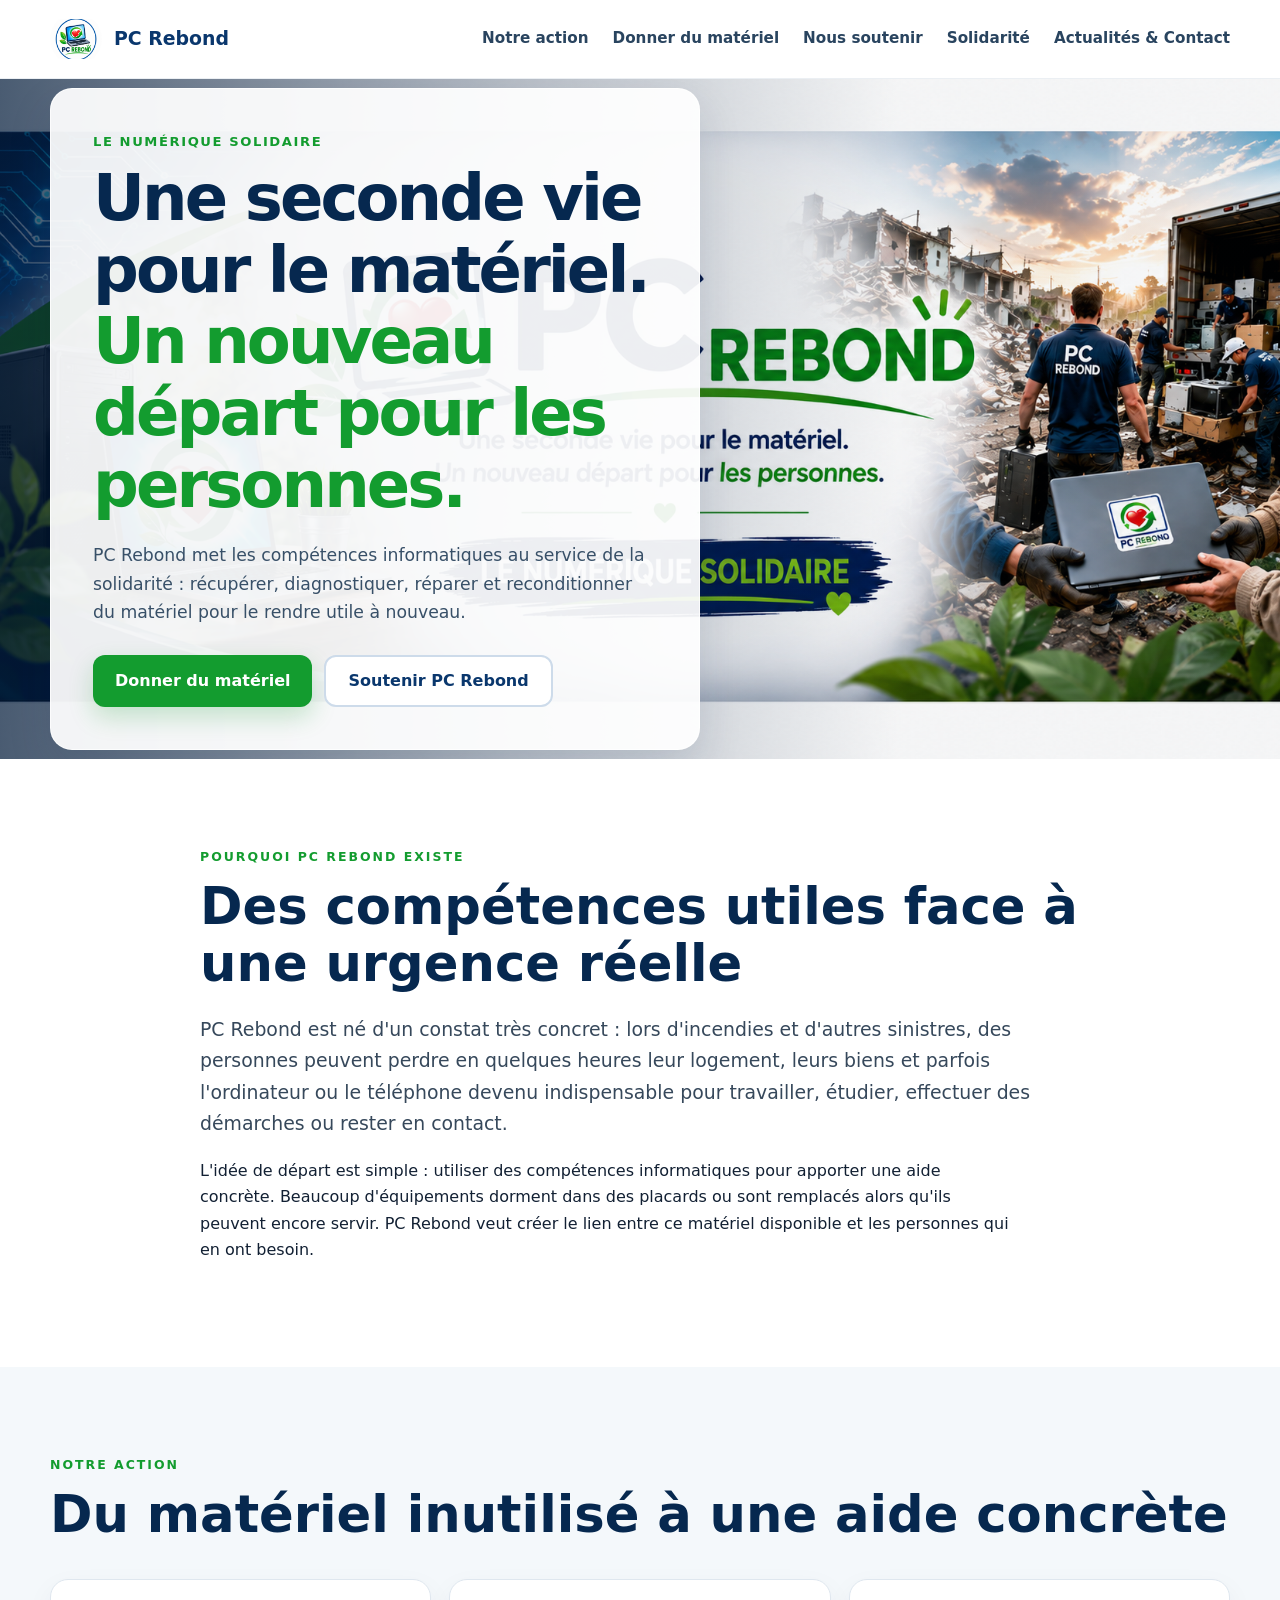
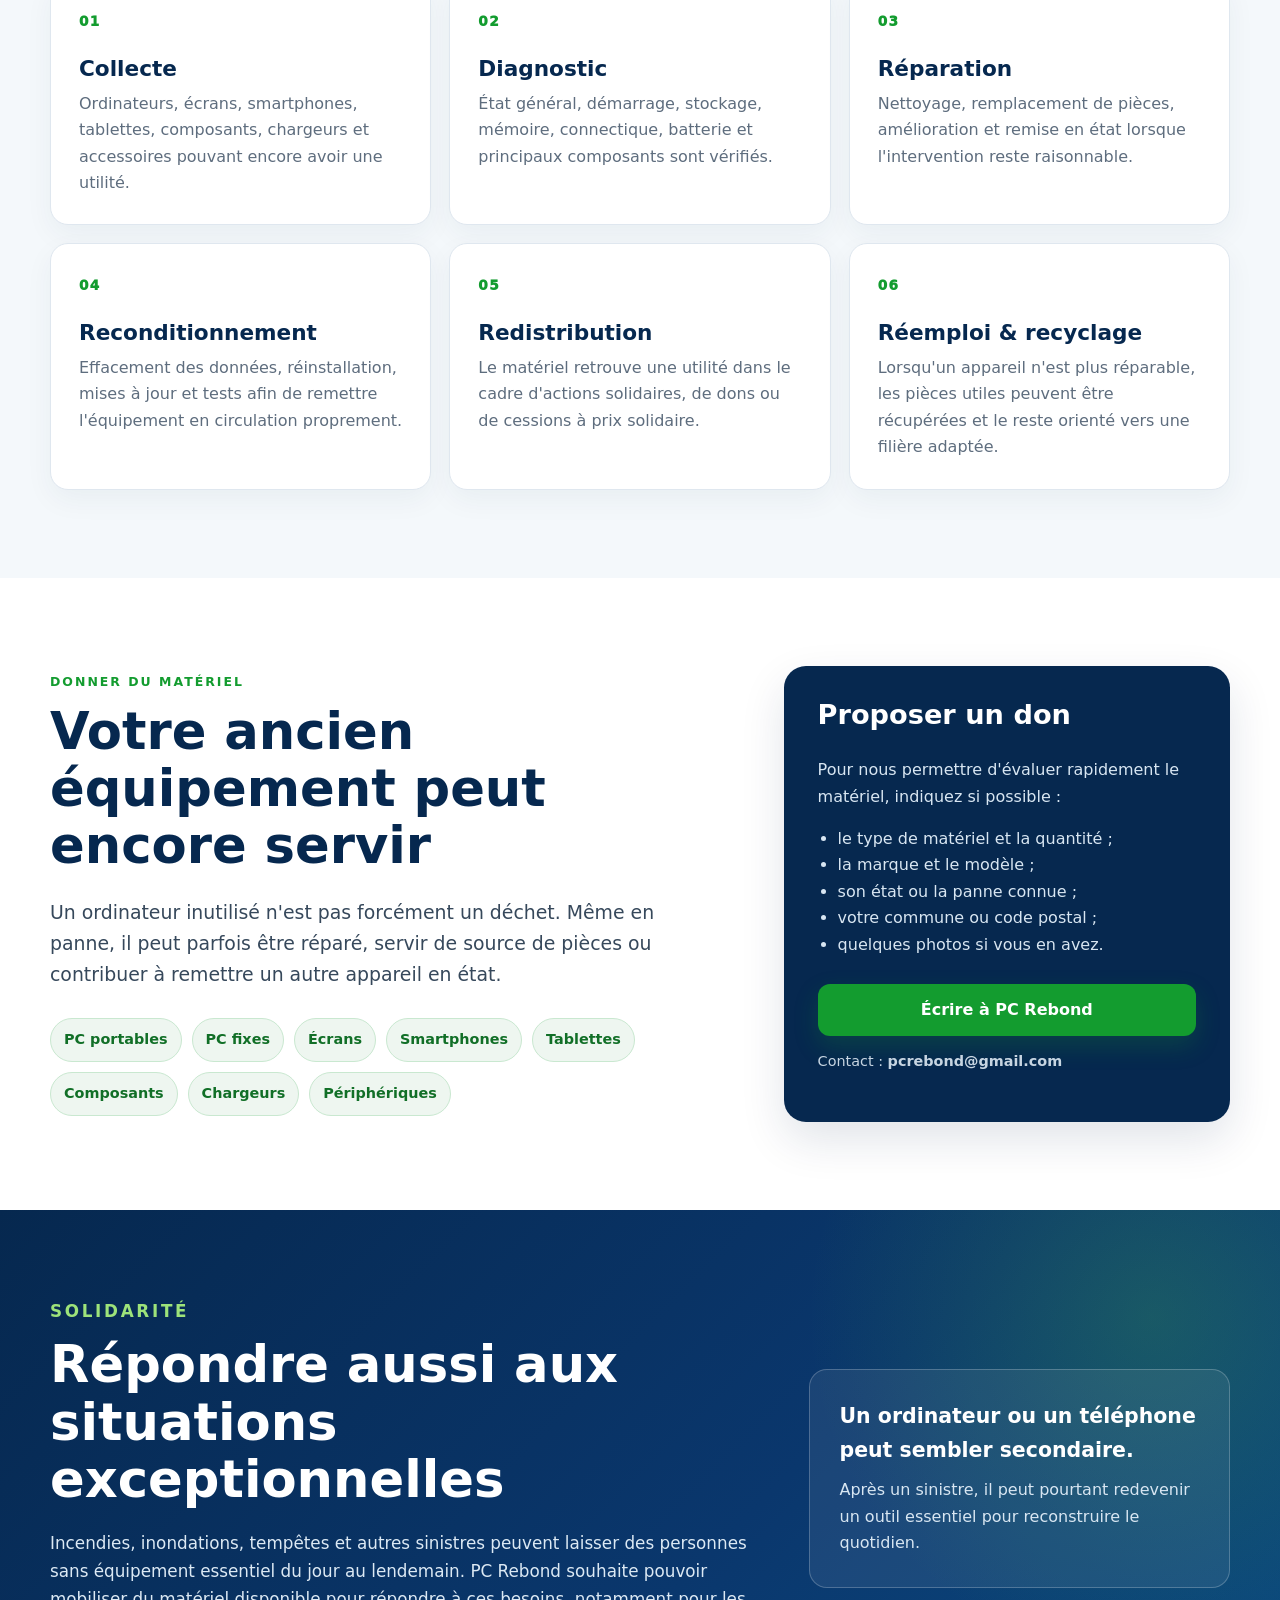
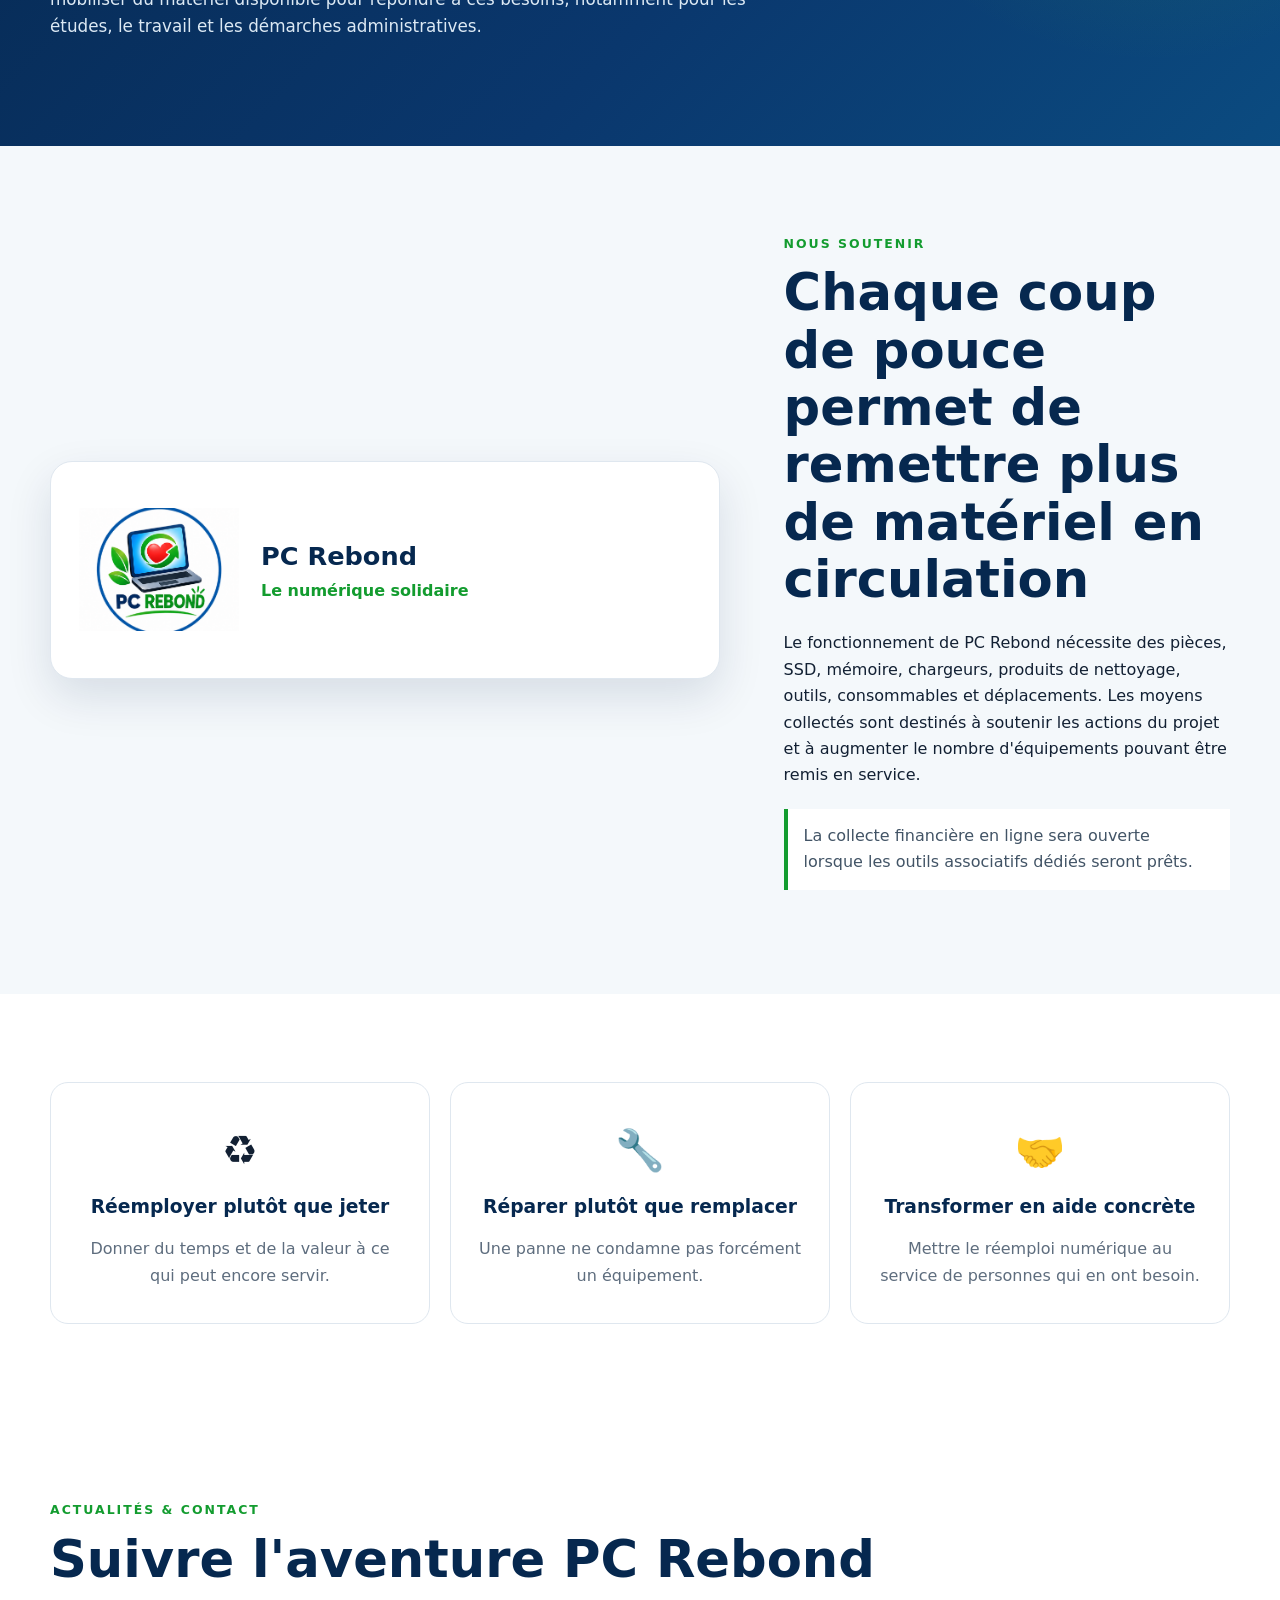
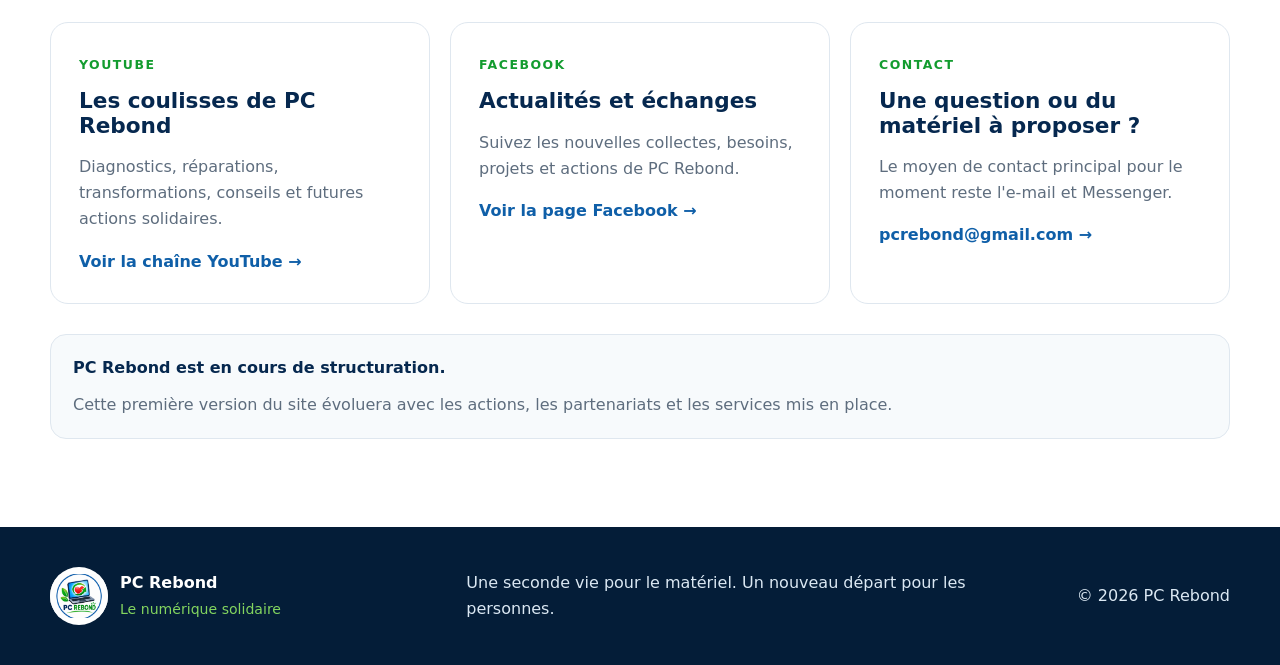
==== index.html @ 0ca9aa53 "Ajout de la V1 du site PC Rebond" ====
<!doctype html>
<html lang="fr">
<head>
  <meta charset="utf-8">
  <meta name="viewport" content="width=device-width, initial-scale=1">
  <meta name="description" content="PC Rebond — Le numérique solidaire. Collecte, diagnostic, réparation et reconditionnement de matériel informatique pour lui donner une seconde vie et aider celles et ceux qui en ont besoin.">
  <meta name="theme-color" content="#0a376d">
  <title>PC Rebond — Le numérique solidaire</title>
  <meta property="og:title" content="PC Rebond — Le numérique solidaire">
  <meta property="og:description" content="Une seconde vie pour le matériel. Un nouveau départ pour les personnes.">
  <meta property="og:type" content="website">
  <meta property="og:image" content="assets/banniere-pc-rebond.png">
  <link rel="icon" href="assets/logo-pc-rebond.png">
  <link rel="stylesheet" href="styles.css">
  <script defer src="script.js"></script>
</head>
<body>
  <a class="skip-link" href="#contenu">Aller au contenu</a>
  <header class="site-header" id="accueil">
    <div class="nav-wrap">
      <a class="brand" href="#accueil" aria-label="PC Rebond — Accueil">
        <img src="assets/logo-pc-rebond.png" alt="Logo PC Rebond">
        <span>PC Rebond</span>
      </a>
      <button class="menu-toggle" aria-label="Ouvrir le menu" aria-expanded="false" aria-controls="main-nav"><span></span><span></span><span></span></button>
      <nav id="main-nav" class="main-nav" aria-label="Navigation principale">
        <a href="#action">Notre action</a>
        <a href="#donner">Donner du matériel</a>
        <a href="#soutenir">Nous soutenir</a>
        <a href="#solidarite">Solidarité</a>
        <a href="#actualites">Actualités & Contact</a>
      </nav>
    </div>
  </header>

  <main id="contenu">
    <section class="hero">
      <div class="hero-visual" role="img" aria-label="Bannière PC Rebond — Le numérique solidaire"></div>
      <div class="hero-overlay">
        <div class="hero-card">
          <p class="eyebrow">Le numérique solidaire</p>
          <h1>Une seconde vie pour le matériel.<br><span>Un nouveau départ pour les personnes.</span></h1>
          <p class="hero-copy">PC Rebond met les compétences informatiques au service de la solidarité : récupérer, diagnostiquer, réparer et reconditionner du matériel pour le rendre utile à nouveau.</p>
          <div class="hero-actions">
            <a class="btn btn-primary" href="#donner">Donner du matériel</a>
            <a class="btn btn-secondary" href="#soutenir">Soutenir PC Rebond</a>
          </div>
        </div>
      </div>
    </section>

    <section class="origin section">
      <div class="container narrow">
        <p class="section-kicker">Pourquoi PC Rebond existe</p>
        <h2>Des compétences utiles face à une urgence réelle</h2>
        <p class="lead">PC Rebond est né d'un constat très concret : lors d'incendies et d'autres sinistres, des personnes peuvent perdre en quelques heures leur logement, leurs biens et parfois l'ordinateur ou le téléphone devenu indispensable pour travailler, étudier, effectuer des démarches ou rester en contact.</p>
        <p>L'idée de départ est simple : utiliser des compétences informatiques pour apporter une aide concrète. Beaucoup d'équipements dorment dans des placards ou sont remplacés alors qu'ils peuvent encore servir. PC Rebond veut créer le lien entre ce matériel disponible et les personnes qui en ont besoin.</p>
      </div>
    </section>

    <section class="section section-soft" id="action">
      <div class="container">
        <p class="section-kicker">Notre action</p>
        <h2>Du matériel inutilisé à une aide concrète</h2>
        <div class="steps">
          <article class="step"><span class="step-number">01</span><h3>Collecte</h3><p>Ordinateurs, écrans, smartphones, tablettes, composants, chargeurs et accessoires pouvant encore avoir une utilité.</p></article>
          <article class="step"><span class="step-number">02</span><h3>Diagnostic</h3><p>État général, démarrage, stockage, mémoire, connectique, batterie et principaux composants sont vérifiés.</p></article>
          <article class="step"><span class="step-number">03</span><h3>Réparation</h3><p>Nettoyage, remplacement de pièces, amélioration et remise en état lorsque l'intervention reste raisonnable.</p></article>
          <article class="step"><span class="step-number">04</span><h3>Reconditionnement</h3><p>Effacement des données, réinstallation, mises à jour et tests afin de remettre l'équipement en circulation proprement.</p></article>
          <article class="step"><span class="step-number">05</span><h3>Redistribution</h3><p>Le matériel retrouve une utilité dans le cadre d'actions solidaires, de dons ou de cessions à prix solidaire.</p></article>
          <article class="step"><span class="step-number">06</span><h3>Réemploi & recyclage</h3><p>Lorsqu'un appareil n'est plus réparable, les pièces utiles peuvent être récupérées et le reste orienté vers une filière adaptée.</p></article>
        </div>
      </div>
    </section>

    <section class="section" id="donner">
      <div class="container split">
        <div>
          <p class="section-kicker">Donner du matériel</p>
          <h2>Votre ancien équipement peut encore servir</h2>
          <p class="lead">Un ordinateur inutilisé n'est pas forcément un déchet. Même en panne, il peut parfois être réparé, servir de source de pièces ou contribuer à remettre un autre appareil en état.</p>
          <div class="accepted"><span>PC portables</span><span>PC fixes</span><span>Écrans</span><span>Smartphones</span><span>Tablettes</span><span>Composants</span><span>Chargeurs</span><span>Périphériques</span></div>
        </div>
        <aside class="contact-card">
          <h3>Proposer un don</h3>
          <p>Pour nous permettre d'évaluer rapidement le matériel, indiquez si possible :</p>
          <ul><li>le type de matériel et la quantité ;</li><li>la marque et le modèle ;</li><li>son état ou la panne connue ;</li><li>votre commune ou code postal ;</li><li>quelques photos si vous en avez.</li></ul>
          <div class="contact-actions"><a class="btn btn-primary full" href="mailto:pcrebond@gmail.com?subject=Proposition%20de%20don%20de%20mat%C3%A9riel">Écrire à PC Rebond</a><p class="small">Contact : <strong>pcrebond@gmail.com</strong></p></div>
        </aside>
      </div>
    </section>

    <section class="section disaster" id="solidarite">
      <div class="container">
        <div class="disaster-card">
          <div><p class="section-kicker light">Solidarité</p><h2>Répondre aussi aux situations exceptionnelles</h2><p>Incendies, inondations, tempêtes et autres sinistres peuvent laisser des personnes sans équipement essentiel du jour au lendemain. PC Rebond souhaite pouvoir mobiliser du matériel disponible pour répondre à ces besoins, notamment pour les études, le travail et les démarches administratives.</p></div>
          <div class="impact-quote"><strong>Un ordinateur ou un téléphone peut sembler secondaire.</strong><span>Après un sinistre, il peut pourtant redevenir un outil essentiel pour reconstruire le quotidien.</span></div>
        </div>
      </div>
    </section>

    <section class="section section-soft" id="soutenir">
      <div class="container split reverse-mobile">
        <div class="support-card"><img src="assets/logo-pc-rebond.png" alt="" aria-hidden="true"><div><strong>PC Rebond</strong><span>Le numérique solidaire</span></div></div>
        <div><p class="section-kicker">Nous soutenir</p><h2>Chaque coup de pouce permet de remettre plus de matériel en circulation</h2><p>Le fonctionnement de PC Rebond nécessite des pièces, SSD, mémoire, chargeurs, produits de nettoyage, outils, consommables et déplacements. Les moyens collectés sont destinés à soutenir les actions du projet et à augmenter le nombre d'équipements pouvant être remis en service.</p><p class="notice">La collecte financière en ligne sera ouverte lorsque les outils associatifs dédiés seront prêts.</p></div>
      </div>
    </section>

    <section class="section values">
      <div class="container"><div class="value-grid">
        <article><div class="icon">♻️</div><h3>Réemployer plutôt que jeter</h3><p>Donner du temps et de la valeur à ce qui peut encore servir.</p></article>
        <article><div class="icon">🔧</div><h3>Réparer plutôt que remplacer</h3><p>Une panne ne condamne pas forcément un équipement.</p></article>
        <article><div class="icon">🤝</div><h3>Transformer en aide concrète</h3><p>Mettre le réemploi numérique au service de personnes qui en ont besoin.</p></article>
      </div></div>
    </section>

    <section class="section" id="actualites">
      <div class="container">
        <p class="section-kicker">Actualités & Contact</p><h2>Suivre l'aventure PC Rebond</h2>
        <div class="social-grid">
          <article class="social-card"><span class="social-label">YouTube</span><h3>Les coulisses de PC Rebond</h3><p>Diagnostics, réparations, transformations, conseils et futures actions solidaires.</p><a href="https://www.youtube.com/" target="_blank" rel="noopener">Voir la chaîne YouTube →</a></article>
          <article class="social-card"><span class="social-label">Facebook</span><h3>Actualités et échanges</h3><p>Suivez les nouvelles collectes, besoins, projets et actions de PC Rebond.</p><a href="https://www.facebook.com/" target="_blank" rel="noopener">Voir la page Facebook →</a></article>
          <article class="social-card"><span class="social-label">Contact</span><h3>Une question ou du matériel à proposer ?</h3><p>Le moyen de contact principal pour le moment reste l'e-mail et Messenger.</p><a href="mailto:pcrebond@gmail.com">pcrebond@gmail.com →</a></article>
        </div>
        <div class="status-note"><strong>PC Rebond est en cours de structuration.</strong><span>Cette première version du site évoluera avec les actions, les partenariats et les services mis en place.</span></div>
      </div>
    </section>
  </main>

  <footer class="site-footer">
    <div class="container footer-inner">
      <div class="footer-brand"><img src="assets/logo-pc-rebond.png" alt="PC Rebond"><div><strong>PC Rebond</strong><span>Le numérique solidaire</span></div></div>
      <p>Une seconde vie pour le matériel. Un nouveau départ pour les personnes.</p>
      <p class="copyright">© <span id="year"></span> PC Rebond</p>
    </div>
  </footer>
</body>
</html>
---- styles.css ----
:root{--blue:#0a376d;--blue-2:#0f5fa8;--blue-dark:#06284f;--green:#139c2f;--green-2:#55b91d;--red:#e9272d;--ink:#122033;--muted:#5e6d7e;--line:#dfe7ef;--soft:#f4f8fb;--white:#fff;--shadow:0 18px 45px rgba(7,37,70,.12);--radius:22px;--max:1180px}
*{box-sizing:border-box}html{scroll-behavior:smooth}body{margin:0;font-family:Inter,ui-sans-serif,system-ui,-apple-system,BlinkMacSystemFont,"Segoe UI",sans-serif;color:var(--ink);background:var(--white);line-height:1.65}img{max-width:100%;display:block}a{color:inherit}button,input,textarea{font:inherit}.skip-link{position:absolute;left:-9999px}.skip-link:focus{left:16px;top:16px;z-index:999;background:#fff;padding:10px 14px;border-radius:10px}.container{width:min(var(--max),calc(100% - 40px));margin:auto}.narrow{max-width:880px}.section{padding:88px 0}.section-soft{background:var(--soft)}.section-kicker{margin:0 0 10px;text-transform:uppercase;letter-spacing:.16em;font-size:.78rem;font-weight:800;color:var(--green)}.section-kicker.light{color:#9de37a}h1,h2,h3{line-height:1.12;margin-top:0}h2{font-size:clamp(2rem,4vw,3.4rem);margin-bottom:22px;color:var(--blue-dark)}h3{color:var(--blue-dark)}.lead{font-size:1.18rem;color:#36485b}.small{font-size:.9rem;color:var(--muted)}
.site-header{position:sticky;top:0;z-index:50;background:rgba(255,255,255,.94);backdrop-filter:blur(12px);border-bottom:1px solid rgba(10,55,109,.08)}.nav-wrap{width:min(var(--max),calc(100% - 36px));height:78px;margin:auto;display:flex;align-items:center;justify-content:space-between;gap:24px}.brand{display:flex;align-items:center;gap:12px;text-decoration:none;font-weight:900;color:var(--blue)}.brand img{width:52px;height:52px;object-fit:contain;border-radius:50%}.brand span{font-size:1.18rem}.main-nav{display:flex;align-items:center;gap:24px}.main-nav a{text-decoration:none;font-size:.95rem;font-weight:700;color:#29445f;transition:.2s}.main-nav a:hover{color:var(--green)}.menu-toggle{display:none;background:none;border:0;padding:8px}.menu-toggle span{display:block;width:26px;height:2px;background:var(--blue);margin:5px 0}
.hero{position:relative;min-height:680px;overflow:hidden;background:#eef5f9}.hero-visual{position:absolute;inset:0;background:linear-gradient(90deg,rgba(3,28,59,.72) 0%,rgba(3,28,59,.28) 40%,rgba(3,28,59,.03) 70%),url("assets/banniere-pc-rebond.png") center/cover no-repeat;transform:scale(1.01)}.hero-overlay{position:relative;width:min(var(--max),calc(100% - 40px));min-height:680px;margin:auto;display:flex;align-items:center}.hero-card{width:min(650px,100%);padding:42px;border-radius:var(--radius);background:rgba(255,255,255,.93);box-shadow:var(--shadow);border:1px solid rgba(255,255,255,.8)}.eyebrow{margin:0 0 10px;font-weight:900;color:var(--green);text-transform:uppercase;letter-spacing:.12em;font-size:.82rem}.hero h1{font-size:clamp(2.55rem,5vw,4.7rem);color:var(--blue-dark);margin-bottom:20px;letter-spacing:-.045em}.hero h1 span{color:var(--green)}.hero-copy{font-size:1.08rem;color:#385068;max-width:60ch}.hero-actions{display:flex;gap:12px;flex-wrap:wrap;margin-top:28px}.btn{display:inline-flex;align-items:center;justify-content:center;min-height:52px;padding:0 22px;border-radius:12px;text-decoration:none;font-weight:850;transition:.2s}.btn-primary{background:var(--green);color:#fff;box-shadow:0 10px 24px rgba(19,156,47,.22)}.btn-primary:hover{transform:translateY(-2px);background:#0d8426}.btn-secondary{background:#fff;color:var(--blue);border:2px solid #cddbea}.btn-secondary:hover{border-color:var(--blue);transform:translateY(-2px)}.full{width:100%}
.origin p:not(.section-kicker){max-width:80ch}.steps{display:grid;grid-template-columns:repeat(3,1fr);gap:18px;margin-top:36px}.step{background:#fff;border:1px solid var(--line);border-radius:18px;padding:28px;min-height:240px;box-shadow:0 10px 28px rgba(14,52,84,.05)}.step-number{display:inline-flex;color:var(--green);font-weight:950;font-size:.85rem;letter-spacing:.1em;margin-bottom:24px}.step h3{font-size:1.35rem;margin-bottom:10px}.step p{color:var(--muted);margin:0}
.split{display:grid;grid-template-columns:1.2fr .8fr;gap:64px;align-items:center}.accepted{display:flex;gap:10px;flex-wrap:wrap;margin-top:28px}.accepted span{padding:9px 13px;background:#eef6f0;color:#116f27;border:1px solid #c9e8d0;border-radius:999px;font-weight:750;font-size:.9rem}.contact-card{background:var(--blue-dark);color:#fff;padding:34px;border-radius:var(--radius);box-shadow:var(--shadow)}.contact-card h3{color:#fff;font-size:1.7rem}.contact-card p,.contact-card li{color:#d8e6f2}.contact-card ul{padding-left:20px}.contact-actions{margin-top:26px}.contact-card .small{color:#c7d5e2}
.disaster{background:radial-gradient(circle at 90% 20%,rgba(78,191,59,.22),transparent 28%),linear-gradient(135deg,#06284f,#0a376d 58%,#0b4b80);color:#fff}.disaster h2{color:#fff}.disaster-card{display:grid;grid-template-columns:1.25fr .75fr;gap:56px;align-items:center}.disaster-card p{color:#dce9f4;font-size:1.05rem}.impact-quote{padding:30px;border:1px solid rgba(255,255,255,.22);border-radius:18px;background:rgba(255,255,255,.07)}.impact-quote strong{display:block;font-size:1.28rem;margin-bottom:10px}.impact-quote span{color:#d8e6f2}
.support-card{display:flex;align-items:center;gap:22px;padding:28px;background:#fff;border-radius:var(--radius);border:1px solid var(--line);box-shadow:var(--shadow)}.support-card img{width:160px;height:160px;object-fit:contain}.support-card strong{display:block;font-size:1.6rem;color:var(--blue-dark)}.support-card span{color:var(--green);font-weight:800}.notice{margin-top:20px;padding:14px 16px;border-left:4px solid var(--green);background:#fff;color:#425466}
.value-grid{display:grid;grid-template-columns:repeat(3,1fr);gap:20px}.value-grid article{text-align:center;padding:34px 28px;border-radius:18px;border:1px solid var(--line)}.icon{font-size:2.5rem;margin-bottom:14px}.value-grid p{color:var(--muted);margin-bottom:0}.social-grid{display:grid;grid-template-columns:repeat(3,1fr);gap:20px;margin-top:34px}.social-card{border:1px solid var(--line);border-radius:18px;padding:28px;background:#fff}.social-label{color:var(--green);font-size:.78rem;text-transform:uppercase;font-weight:900;letter-spacing:.12em}.social-card h3{font-size:1.35rem;margin:12px 0}.social-card p{color:var(--muted)}.social-card a{color:var(--blue-2);font-weight:850;text-decoration:none}.social-card a:hover{text-decoration:underline}.status-note{margin-top:30px;padding:20px 22px;background:#f7fafc;border:1px solid var(--line);border-radius:16px;display:flex;gap:10px;flex-wrap:wrap}.status-note strong{color:var(--blue-dark)}.status-note span{color:var(--muted)}
.site-footer{background:#041d38;color:#dbe8f3;padding:40px 0}.footer-inner{display:grid;grid-template-columns:1fr 1.5fr auto;gap:28px;align-items:center}.footer-brand{display:flex;align-items:center;gap:12px}.footer-brand img{width:58px;height:58px;object-fit:contain;border-radius:50%;background:#fff}.footer-brand strong{display:block;color:#fff}.footer-brand span{font-size:.88rem;color:#83d55f}.site-footer p{margin:0}.copyright{white-space:nowrap}
@media(max-width:900px){.main-nav{display:none;position:absolute;top:78px;left:0;right:0;background:#fff;padding:18px 20px 24px;border-bottom:1px solid var(--line);box-shadow:0 12px 28px rgba(6,40,79,.1);flex-direction:column;align-items:flex-start}.main-nav.open{display:flex}.menu-toggle{display:block}.hero,.hero-overlay{min-height:650px}.hero-visual{background:linear-gradient(180deg,rgba(3,28,59,.18),rgba(3,28,59,.58)),url("assets/banniere-pc-rebond.png") center/cover no-repeat}.hero-overlay{align-items:flex-end;padding-bottom:32px}.hero-card{padding:30px}.steps{grid-template-columns:repeat(2,1fr)}.split,.disaster-card{grid-template-columns:1fr;gap:36px}.support-card{max-width:520px}.social-grid,.value-grid{grid-template-columns:1fr}.footer-inner{grid-template-columns:1fr;text-align:center}.footer-brand{justify-content:center}}
@media(max-width:620px){.container{width:min(100% - 28px,var(--max))}.section{padding:64px 0}.nav-wrap{width:calc(100% - 24px);height:70px}.main-nav{top:70px}.brand span{font-size:1rem}.brand img{width:44px;height:44px}.hero,.hero-overlay{min-height:620px}.hero-card{padding:24px 20px}.hero h1{font-size:2.3rem}.hero-copy{font-size:1rem}.hero-actions{flex-direction:column}.btn{width:100%}.steps{grid-template-columns:1fr}.step{min-height:auto}.contact-card{padding:26px 22px}.support-card{flex-direction:column;text-align:center}.support-card img{width:130px;height:130px}}
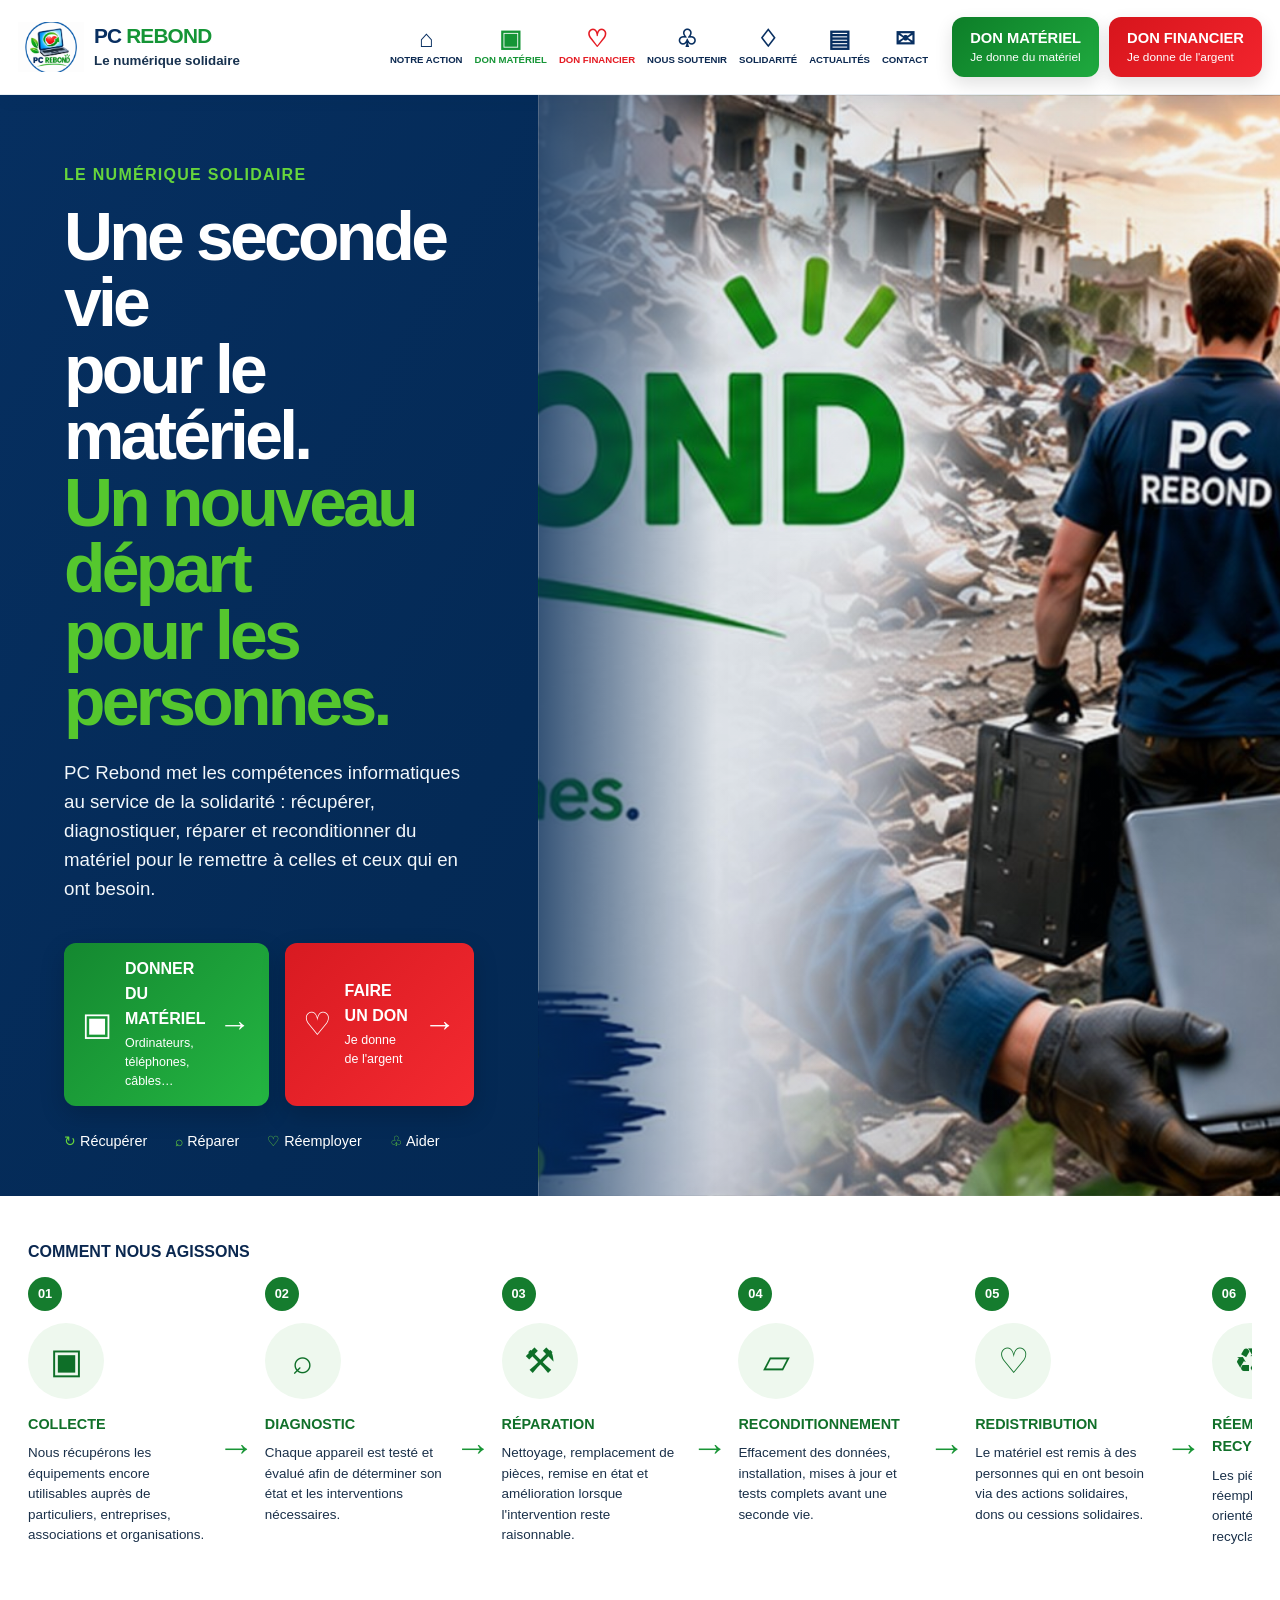
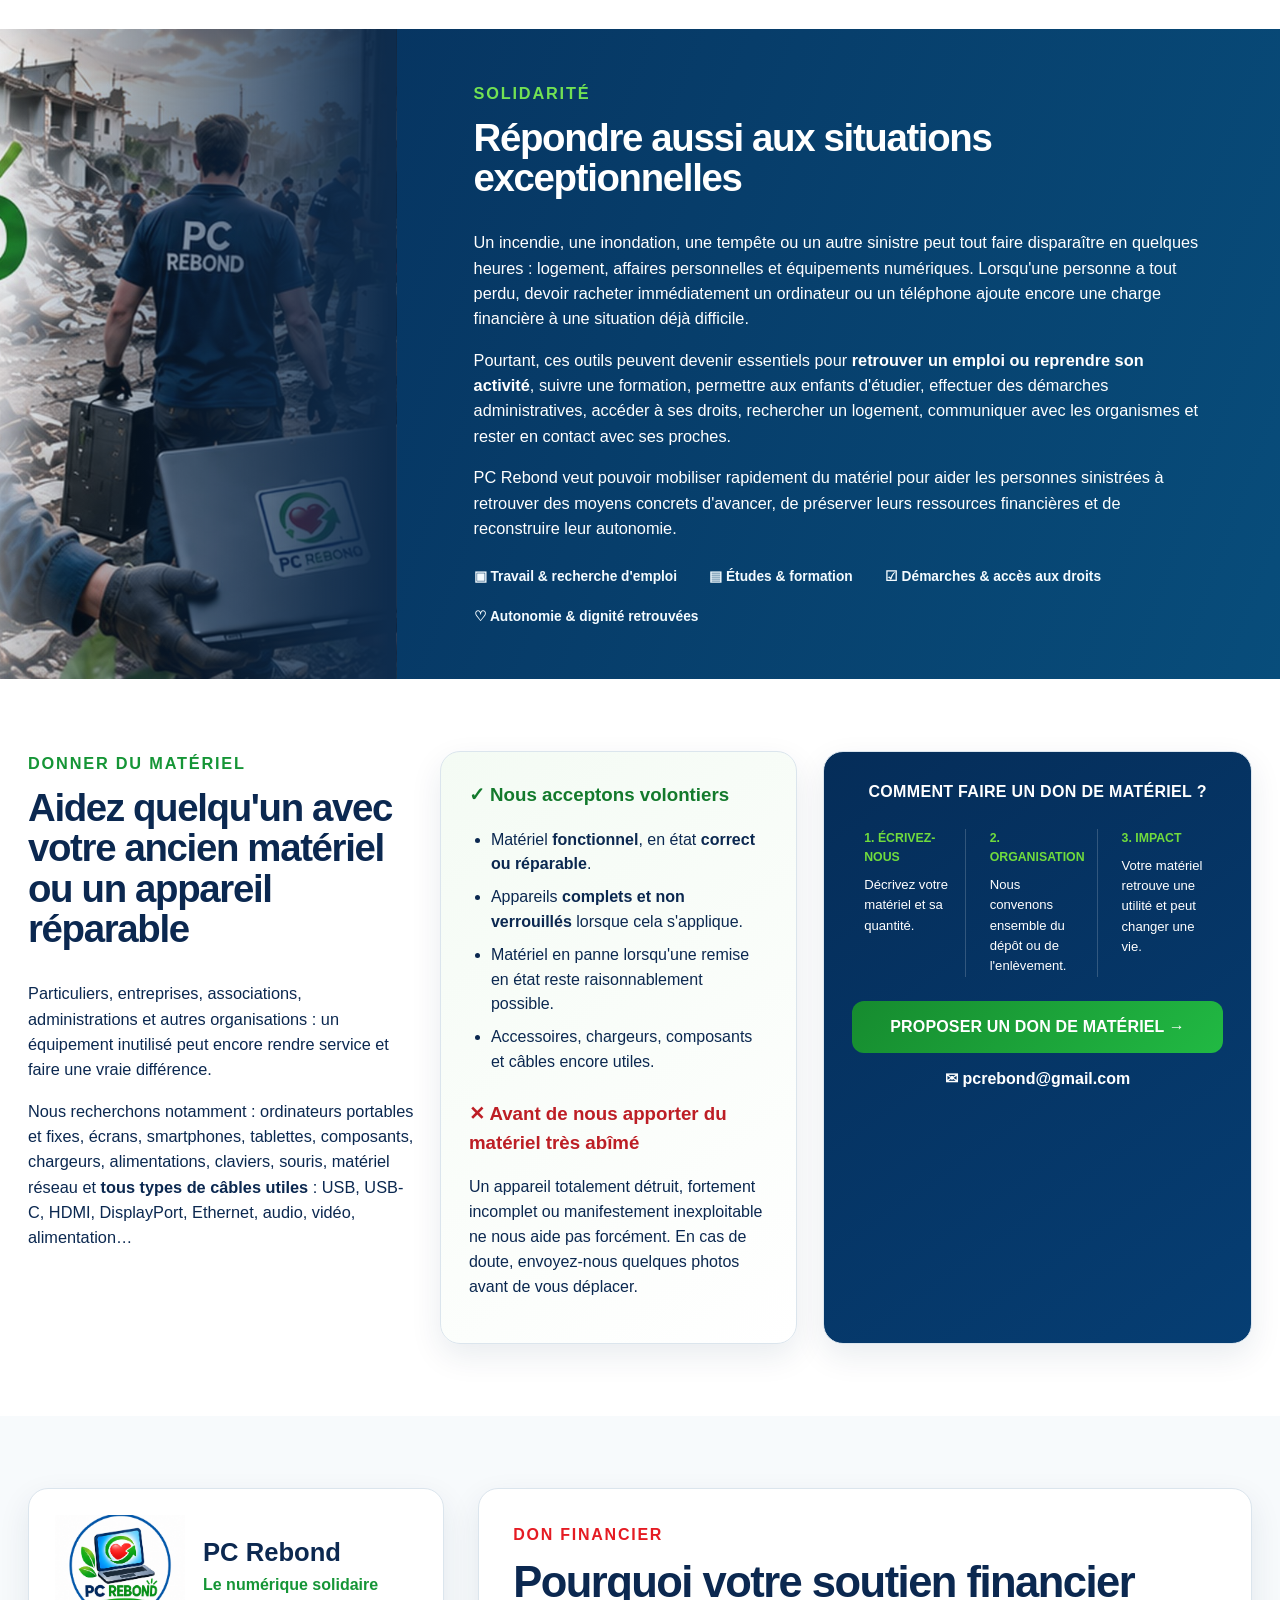
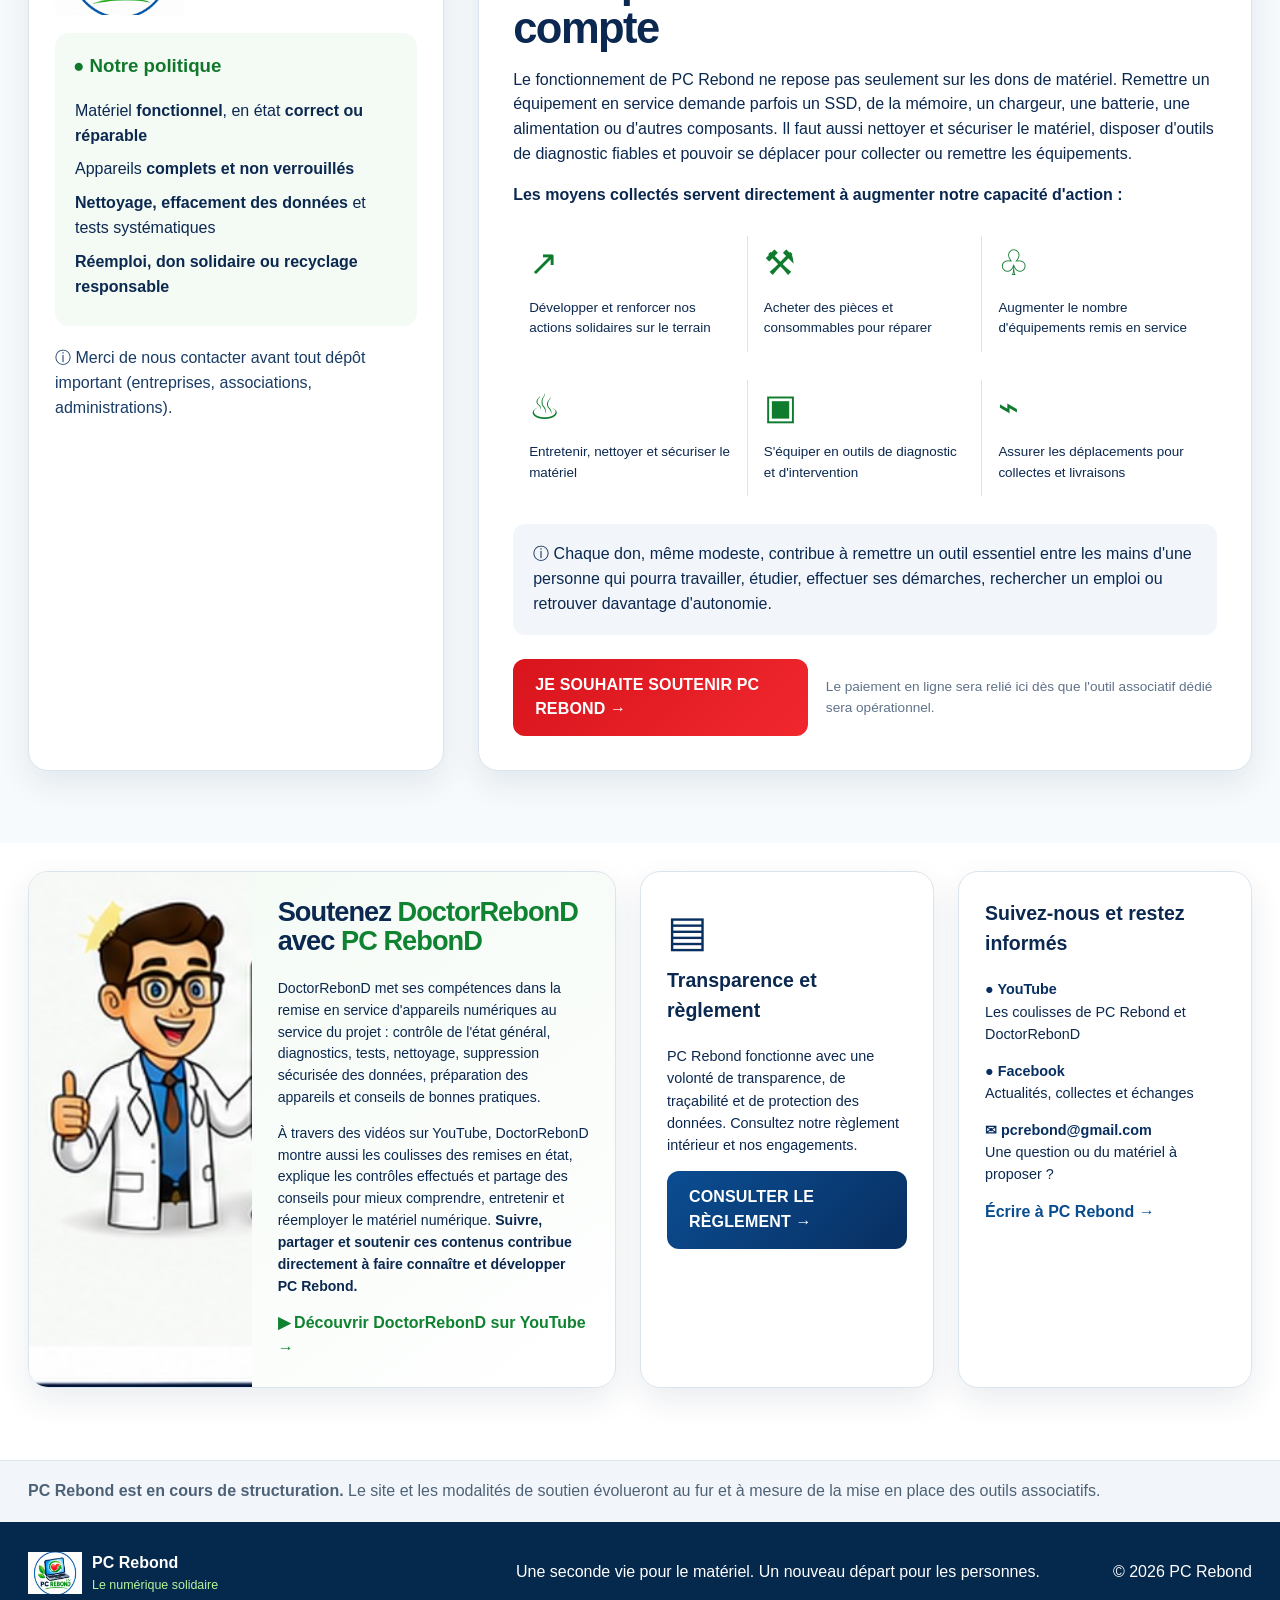
==== commit 097f9b90: "Mise à jour V2 du site PC Rebond" ====
--- a/index.html
+++ b/index.html
@@ -3,135 +3,245 @@
 <head>
   <meta charset="utf-8">
   <meta name="viewport" content="width=device-width, initial-scale=1">
-  <meta name="description" content="PC Rebond — Le numérique solidaire. Collecte, diagnostic, réparation et reconditionnement de matériel informatique pour lui donner une seconde vie et aider celles et ceux qui en ont besoin.">
-  <meta name="theme-color" content="#0a376d">
+  <meta name="description" content="PC Rebond — Le numérique solidaire. Collecte et remise en service d'ordinateurs, smartphones, tablettes, composants, chargeurs et câbles afin d'aider les personnes qui en ont besoin, notamment après un sinistre.">
+  <meta name="theme-color" content="#082f61">
   <title>PC Rebond — Le numérique solidaire</title>
   <meta property="og:title" content="PC Rebond — Le numérique solidaire">
   <meta property="og:description" content="Une seconde vie pour le matériel. Un nouveau départ pour les personnes.">
   <meta property="og:type" content="website">
-  <meta property="og:image" content="assets/banniere-pc-rebond.png">
+  <meta property="og:image" content="assets/logo-pc-rebond.png">
   <link rel="icon" href="assets/logo-pc-rebond.png">
   <link rel="stylesheet" href="styles.css">
   <script defer src="script.js"></script>
 </head>
 <body>
   <a class="skip-link" href="#contenu">Aller au contenu</a>
+
   <header class="site-header" id="accueil">
-    <div class="nav-wrap">
+    <div class="nav-shell">
       <a class="brand" href="#accueil" aria-label="PC Rebond — Accueil">
         <img src="assets/logo-pc-rebond.png" alt="Logo PC Rebond">
-        <span>PC Rebond</span>
+        <span class="brand-copy"><strong>PC <em>REBOND</em></strong><small>Le numérique solidaire</small></span>
       </a>
-      <button class="menu-toggle" aria-label="Ouvrir le menu" aria-expanded="false" aria-controls="main-nav"><span></span><span></span><span></span></button>
+
+      <button class="menu-toggle" aria-label="Ouvrir le menu" aria-expanded="false" aria-controls="main-nav">
+        <span></span><span></span><span></span>
+      </button>
+
       <nav id="main-nav" class="main-nav" aria-label="Navigation principale">
-        <a href="#action">Notre action</a>
-        <a href="#donner">Donner du matériel</a>
-        <a href="#soutenir">Nous soutenir</a>
-        <a href="#solidarite">Solidarité</a>
-        <a href="#actualites">Actualités & Contact</a>
+        <a href="#action">
+          <span class="nav-icon">⌂</span><span>Notre action</span>
+        </a>
+        <a class="nav-material" href="#donner">
+          <span class="nav-icon">▣</span><span>Don matériel</span>
+        </a>
+        <a class="nav-finance" href="#don-financier">
+          <span class="nav-icon">♡</span><span>Don financier</span>
+        </a>
+        <a href="#soutenir"><span class="nav-icon">♧</span><span>Nous soutenir</span></a>
+        <a href="#solidarite"><span class="nav-icon">♢</span><span>Solidarité</span></a>
+        <a href="#actualites"><span class="nav-icon">▤</span><span>Actualités</span></a>
+        <a href="#contact"><span class="nav-icon">✉</span><span>Contact</span></a>
       </nav>
+
+      <div class="top-cta">
+        <a class="top-btn material" href="#donner"><strong>DON MATÉRIEL</strong><span>Je donne du matériel</span></a>
+        <a class="top-btn finance" href="#don-financier"><strong>DON FINANCIER</strong><span>Je donne de l'argent</span></a>
+      </div>
     </div>
   </header>
 
   <main id="contenu">
     <section class="hero">
-      <div class="hero-visual" role="img" aria-label="Bannière PC Rebond — Le numérique solidaire"></div>
-      <div class="hero-overlay">
-        <div class="hero-card">
-          <p class="eyebrow">Le numérique solidaire</p>
-          <h1>Une seconde vie pour le matériel.<br><span>Un nouveau départ pour les personnes.</span></h1>
-          <p class="hero-copy">PC Rebond met les compétences informatiques au service de la solidarité : récupérer, diagnostiquer, réparer et reconditionner du matériel pour le rendre utile à nouveau.</p>
-          <div class="hero-actions">
-            <a class="btn btn-primary" href="#donner">Donner du matériel</a>
-            <a class="btn btn-secondary" href="#soutenir">Soutenir PC Rebond</a>
-          </div>
-        </div>
-      </div>
-    </section>
-
-    <section class="origin section">
-      <div class="container narrow">
-        <p class="section-kicker">Pourquoi PC Rebond existe</p>
-        <h2>Des compétences utiles face à une urgence réelle</h2>
-        <p class="lead">PC Rebond est né d'un constat très concret : lors d'incendies et d'autres sinistres, des personnes peuvent perdre en quelques heures leur logement, leurs biens et parfois l'ordinateur ou le téléphone devenu indispensable pour travailler, étudier, effectuer des démarches ou rester en contact.</p>
-        <p>L'idée de départ est simple : utiliser des compétences informatiques pour apporter une aide concrète. Beaucoup d'équipements dorment dans des placards ou sont remplacés alors qu'ils peuvent encore servir. PC Rebond veut créer le lien entre ce matériel disponible et les personnes qui en ont besoin.</p>
-      </div>
-    </section>
-
-    <section class="section section-soft" id="action">
-      <div class="container">
-        <p class="section-kicker">Notre action</p>
-        <h2>Du matériel inutilisé à une aide concrète</h2>
-        <div class="steps">
-          <article class="step"><span class="step-number">01</span><h3>Collecte</h3><p>Ordinateurs, écrans, smartphones, tablettes, composants, chargeurs et accessoires pouvant encore avoir une utilité.</p></article>
-          <article class="step"><span class="step-number">02</span><h3>Diagnostic</h3><p>État général, démarrage, stockage, mémoire, connectique, batterie et principaux composants sont vérifiés.</p></article>
-          <article class="step"><span class="step-number">03</span><h3>Réparation</h3><p>Nettoyage, remplacement de pièces, amélioration et remise en état lorsque l'intervention reste raisonnable.</p></article>
-          <article class="step"><span class="step-number">04</span><h3>Reconditionnement</h3><p>Effacement des données, réinstallation, mises à jour et tests afin de remettre l'équipement en circulation proprement.</p></article>
-          <article class="step"><span class="step-number">05</span><h3>Redistribution</h3><p>Le matériel retrouve une utilité dans le cadre d'actions solidaires, de dons ou de cessions à prix solidaire.</p></article>
-          <article class="step"><span class="step-number">06</span><h3>Réemploi & recyclage</h3><p>Lorsqu'un appareil n'est plus réparable, les pièces utiles peuvent être récupérées et le reste orienté vers une filière adaptée.</p></article>
-        </div>
-      </div>
-    </section>
-
-    <section class="section" id="donner">
-      <div class="container split">
-        <div>
+      <div class="hero-copy">
+        <p class="eyebrow">Le numérique solidaire</p>
+        <h1>Une seconde vie<br>pour le matériel.<br><span>Un nouveau départ<br>pour les personnes.</span></h1>
+        <p>PC Rebond met les compétences informatiques au service de la solidarité : récupérer, diagnostiquer, réparer et reconditionner du matériel pour le remettre à celles et ceux qui en ont besoin.</p>
+
+        <div class="hero-actions">
+          <a class="hero-btn material" href="#donner">
+            <span class="hero-btn-icon">▣</span>
+            <span><strong>DONNER DU MATÉRIEL</strong><small>Ordinateurs, téléphones, câbles…</small></span>
+            <b>→</b>
+          </a>
+          <a class="hero-btn finance" href="#don-financier">
+            <span class="hero-btn-icon">♡</span>
+            <span><strong>FAIRE UN DON</strong><small>Je donne de l'argent</small></span>
+            <b>→</b>
+          </a>
+        </div>
+
+        <div class="hero-values" aria-label="Les principes de PC Rebond">
+          <span>↻ Récupérer</span><span>⌕ Réparer</span><span>♡ Réemployer</span><span>♧ Aider</span>
+        </div>
+      </div>
+      <div class="hero-image" aria-label="Action de solidarité PC Rebond après un sinistre" role="img"></div>
+    </section>
+
+    <section class="process section" id="action">
+      <div class="wide">
+        <p class="section-kicker">Comment nous agissons</p>
+        <div class="process-row">
+          <article>
+            <span class="step-number">01</span><span class="process-icon">▣</span>
+            <h3>Collecte</h3><p>Nous récupérons les équipements encore utilisables auprès de particuliers, entreprises, associations et organisations.</p>
+          </article><span class="arrow">→</span>
+          <article>
+            <span class="step-number">02</span><span class="process-icon">⌕</span>
+            <h3>Diagnostic</h3><p>Chaque appareil est testé et évalué afin de déterminer son état et les interventions nécessaires.</p>
+          </article><span class="arrow">→</span>
+          <article>
+            <span class="step-number">03</span><span class="process-icon">⚒</span>
+            <h3>Réparation</h3><p>Nettoyage, remplacement de pièces, remise en état et amélioration lorsque l'intervention reste raisonnable.</p>
+          </article><span class="arrow">→</span>
+          <article>
+            <span class="step-number">04</span><span class="process-icon">▱</span>
+            <h3>Reconditionnement</h3><p>Effacement des données, installation, mises à jour et tests complets avant une seconde vie.</p>
+          </article><span class="arrow">→</span>
+          <article>
+            <span class="step-number">05</span><span class="process-icon">♡</span>
+            <h3>Redistribution</h3><p>Le matériel est remis à des personnes qui en ont besoin via des actions solidaires, dons ou cessions solidaires.</p>
+          </article><span class="arrow">→</span>
+          <article>
+            <span class="step-number">06</span><span class="process-icon">♻</span>
+            <h3>Réemploi & recyclage</h3><p>Les pièces encore utiles sont réemployées. Le reste est orienté vers une filière de recyclage responsable.</p>
+          </article>
+        </div>
+      </div>
+    </section>
+
+    <section class="solidarity" id="solidarite">
+      <div class="solidarity-photo" aria-hidden="true"></div>
+      <div class="solidarity-copy">
+        <p class="section-kicker light">Solidarité</p>
+        <h2>Répondre aussi aux situations exceptionnelles</h2>
+        <p>Un incendie, une inondation, une tempête ou un autre sinistre peut tout faire disparaître en quelques heures : logement, affaires personnelles et équipements numériques. Lorsqu'une personne a tout perdu, devoir racheter immédiatement un ordinateur ou un téléphone ajoute encore une charge financière à une situation déjà difficile.</p>
+        <p>Pourtant, ces outils peuvent devenir essentiels pour <strong>retrouver un emploi ou reprendre son activité</strong>, suivre une formation, permettre aux enfants d'étudier, effectuer des démarches administratives, accéder à ses droits, rechercher un logement, communiquer avec les organismes et rester en contact avec ses proches.</p>
+        <p>PC Rebond veut pouvoir mobiliser rapidement du matériel pour aider les personnes sinistrées à retrouver des moyens concrets d'avancer, de préserver leurs ressources financières et de reconstruire leur autonomie.</p>
+        <div class="solidarity-points">
+          <span>▣ Travail & recherche d'emploi</span>
+          <span>▤ Études & formation</span>
+          <span>☑ Démarches & accès aux droits</span>
+          <span>♡ Autonomie & dignité retrouvées</span>
+        </div>
+      </div>
+    </section>
+
+    <section class="donation-material section" id="donner">
+      <div class="wide donation-grid">
+        <div class="donation-intro">
           <p class="section-kicker">Donner du matériel</p>
-          <h2>Votre ancien équipement peut encore servir</h2>
-          <p class="lead">Un ordinateur inutilisé n'est pas forcément un déchet. Même en panne, il peut parfois être réparé, servir de source de pièces ou contribuer à remettre un autre appareil en état.</p>
-          <div class="accepted"><span>PC portables</span><span>PC fixes</span><span>Écrans</span><span>Smartphones</span><span>Tablettes</span><span>Composants</span><span>Chargeurs</span><span>Périphériques</span></div>
-        </div>
-        <aside class="contact-card">
-          <h3>Proposer un don</h3>
-          <p>Pour nous permettre d'évaluer rapidement le matériel, indiquez si possible :</p>
-          <ul><li>le type de matériel et la quantité ;</li><li>la marque et le modèle ;</li><li>son état ou la panne connue ;</li><li>votre commune ou code postal ;</li><li>quelques photos si vous en avez.</li></ul>
-          <div class="contact-actions"><a class="btn btn-primary full" href="mailto:pcrebond@gmail.com?subject=Proposition%20de%20don%20de%20mat%C3%A9riel">Écrire à PC Rebond</a><p class="small">Contact : <strong>pcrebond@gmail.com</strong></p></div>
+          <h2>Aidez quelqu'un avec votre ancien matériel ou un appareil réparable</h2>
+          <p>Particuliers, entreprises, associations, administrations et autres organisations : un équipement inutilisé peut encore rendre service et faire une vraie différence.</p>
+          <p>Nous recherchons notamment : ordinateurs portables et fixes, écrans, smartphones, tablettes, composants, chargeurs, alimentations, claviers, souris, matériel réseau et <strong>tous types de câbles utiles</strong> : USB, USB-C, HDMI, DisplayPort, Ethernet, audio, vidéo, alimentation…</p>
+        </div>
+
+        <div class="policy-card">
+          <h3>✓ Nous acceptons volontiers</h3>
+          <ul>
+            <li>Matériel <strong>fonctionnel</strong>, en état <strong>correct ou réparable</strong>.</li>
+            <li>Appareils <strong>complets et non verrouillés</strong> lorsque cela s'applique.</li>
+            <li>Matériel en panne lorsqu'une remise en état reste raisonnablement possible.</li>
+            <li>Accessoires, chargeurs, composants et câbles encore utiles.</li>
+          </ul>
+          <h3 class="warning">✕ Avant de nous apporter du matériel très abîmé</h3>
+          <p>Un appareil totalement détruit, fortement incomplet ou manifestement inexploitable ne nous aide pas forcément. En cas de doute, envoyez-nous quelques photos avant de vous déplacer.</p>
+        </div>
+
+        <div class="proposal-card">
+          <p class="proposal-title">Comment faire un don de matériel ?</p>
+          <div class="proposal-steps">
+            <div><b>1. ÉCRIVEZ-NOUS</b><span>Décrivez votre matériel et sa quantité.</span></div>
+            <div><b>2. ORGANISATION</b><span>Nous convenons ensemble du dépôt ou de l'enlèvement.</span></div>
+            <div><b>3. IMPACT</b><span>Votre matériel retrouve une utilité et peut changer une vie.</span></div>
+          </div>
+          <a class="btn material full" href="mailto:pcrebond@gmail.com?subject=Proposition%20de%20don%20de%20mat%C3%A9riel&body=Bonjour%20PC%20Rebond%2C%0A%0AType%20de%20mat%C3%A9riel%20%3A%0AQuantit%C3%A9%20%3A%0AMarque%20%2F%20mod%C3%A8le%20%3A%0A%C3%89tat%20%2F%20panne%20connue%20%3A%0ACommune%20%2F%20code%20postal%20%3A%0A%0AMerci.">PROPOSER UN DON DE MATÉRIEL →</a>
+          <a class="email-link" href="mailto:pcrebond@gmail.com">✉ pcrebond@gmail.com</a>
+        </div>
+      </div>
+    </section>
+
+    <section class="financial section" id="don-financier">
+      <div class="wide finance-grid">
+        <aside class="policy-summary">
+          <div class="mini-brand">
+            <img src="assets/logo-pc-rebond.png" alt="PC Rebond">
+            <div><strong>PC Rebond</strong><span>Le numérique solidaire</span></div>
+          </div>
+          <div class="mini-policy">
+            <h3>● Notre politique</h3>
+            <p>Matériel <strong>fonctionnel</strong>, en état <strong>correct ou réparable</strong></p>
+            <p>Appareils <strong>complets et non verrouillés</strong></p>
+            <p><strong>Nettoyage, effacement des données</strong> et tests systématiques</p>
+            <p><strong>Réemploi, don solidaire ou recyclage responsable</strong></p>
+          </div>
+          <p class="info-line">ⓘ Merci de nous contacter avant tout dépôt important (entreprises, associations, administrations).</p>
         </aside>
-      </div>
-    </section>
-
-    <section class="section disaster" id="solidarite">
-      <div class="container">
-        <div class="disaster-card">
-          <div><p class="section-kicker light">Solidarité</p><h2>Répondre aussi aux situations exceptionnelles</h2><p>Incendies, inondations, tempêtes et autres sinistres peuvent laisser des personnes sans équipement essentiel du jour au lendemain. PC Rebond souhaite pouvoir mobiliser du matériel disponible pour répondre à ces besoins, notamment pour les études, le travail et les démarches administratives.</p></div>
-          <div class="impact-quote"><strong>Un ordinateur ou un téléphone peut sembler secondaire.</strong><span>Après un sinistre, il peut pourtant redevenir un outil essentiel pour reconstruire le quotidien.</span></div>
-        </div>
-      </div>
-    </section>
-
-    <section class="section section-soft" id="soutenir">
-      <div class="container split reverse-mobile">
-        <div class="support-card"><img src="assets/logo-pc-rebond.png" alt="" aria-hidden="true"><div><strong>PC Rebond</strong><span>Le numérique solidaire</span></div></div>
-        <div><p class="section-kicker">Nous soutenir</p><h2>Chaque coup de pouce permet de remettre plus de matériel en circulation</h2><p>Le fonctionnement de PC Rebond nécessite des pièces, SSD, mémoire, chargeurs, produits de nettoyage, outils, consommables et déplacements. Les moyens collectés sont destinés à soutenir les actions du projet et à augmenter le nombre d'équipements pouvant être remis en service.</p><p class="notice">La collecte financière en ligne sera ouverte lorsque les outils associatifs dédiés seront prêts.</p></div>
-      </div>
-    </section>
-
-    <section class="section values">
-      <div class="container"><div class="value-grid">
-        <article><div class="icon">♻️</div><h3>Réemployer plutôt que jeter</h3><p>Donner du temps et de la valeur à ce qui peut encore servir.</p></article>
-        <article><div class="icon">🔧</div><h3>Réparer plutôt que remplacer</h3><p>Une panne ne condamne pas forcément un équipement.</p></article>
-        <article><div class="icon">🤝</div><h3>Transformer en aide concrète</h3><p>Mettre le réemploi numérique au service de personnes qui en ont besoin.</p></article>
-      </div></div>
-    </section>
-
-    <section class="section" id="actualites">
-      <div class="container">
-        <p class="section-kicker">Actualités & Contact</p><h2>Suivre l'aventure PC Rebond</h2>
-        <div class="social-grid">
-          <article class="social-card"><span class="social-label">YouTube</span><h3>Les coulisses de PC Rebond</h3><p>Diagnostics, réparations, transformations, conseils et futures actions solidaires.</p><a href="https://www.youtube.com/" target="_blank" rel="noopener">Voir la chaîne YouTube →</a></article>
-          <article class="social-card"><span class="social-label">Facebook</span><h3>Actualités et échanges</h3><p>Suivez les nouvelles collectes, besoins, projets et actions de PC Rebond.</p><a href="https://www.facebook.com/" target="_blank" rel="noopener">Voir la page Facebook →</a></article>
-          <article class="social-card"><span class="social-label">Contact</span><h3>Une question ou du matériel à proposer ?</h3><p>Le moyen de contact principal pour le moment reste l'e-mail et Messenger.</p><a href="mailto:pcrebond@gmail.com">pcrebond@gmail.com →</a></article>
-        </div>
-        <div class="status-note"><strong>PC Rebond est en cours de structuration.</strong><span>Cette première version du site évoluera avec les actions, les partenariats et les services mis en place.</span></div>
-      </div>
+
+        <div class="finance-content">
+          <p class="section-kicker red">Don financier</p>
+          <h2>Pourquoi votre soutien financier compte</h2>
+          <p>Le fonctionnement de PC Rebond ne repose pas seulement sur les dons de matériel. Remettre un équipement en service demande parfois un SSD, de la mémoire, un chargeur, une batterie, une alimentation ou d'autres composants. Il faut aussi nettoyer et sécuriser le matériel, disposer d'outils de diagnostic fiables et pouvoir se déplacer pour collecter ou remettre les équipements.</p>
+          <p><strong>Les moyens collectés servent directement à augmenter notre capacité d'action :</strong></p>
+
+          <div class="funding-uses">
+            <div><span>↗</span><p>Développer et renforcer nos actions solidaires sur le terrain</p></div>
+            <div><span>⚒</span><p>Acheter des pièces et consommables pour réparer</p></div>
+            <div><span>♧</span><p>Augmenter le nombre d'équipements remis en service</p></div>
+            <div><span>♨</span><p>Entretenir, nettoyer et sécuriser le matériel</p></div>
+            <div><span>▣</span><p>S'équiper en outils de diagnostic et d'intervention</p></div>
+            <div><span>⌁</span><p>Assurer les déplacements pour collectes et livraisons</p></div>
+          </div>
+
+          <div class="impact-note">ⓘ Chaque don, même modeste, contribue à remettre un outil essentiel entre les mains d'une personne qui pourra travailler, étudier, effectuer ses démarches, rechercher un emploi ou retrouver davantage d'autonomie.</div>
+
+          <div class="finance-cta">
+            <a class="btn finance" href="mailto:pcrebond@gmail.com?subject=Je%20souhaite%20soutenir%20PC%20Rebond%20financi%C3%A8rement">JE SOUHAITE SOUTENIR PC REBOND →</a>
+            <span>Le paiement en ligne sera relié ici dès que l'outil associatif dédié sera opérationnel.</span>
+          </div>
+        </div>
+      </div>
+    </section>
+
+    <section class="lower section" id="soutenir">
+      <div class="wide lower-grid">
+        <article class="doctor-card">
+          <div class="doctor-visual"><img src="assets/doctor-rebond.jpg" alt="Illustration DoctorRebonD"></div>
+          <div class="doctor-copy">
+            <h2>Soutenez <span>DoctorRebonD</span> avec <span>PC RebonD</span></h2>
+            <p>DoctorRebonD met ses compétences dans la remise en service d'appareils numériques au service du projet : contrôle de l'état général, diagnostics, tests, nettoyage, suppression sécurisée des données, préparation des appareils et conseils de bonnes pratiques.</p>
+            <p>À travers des vidéos sur YouTube, DoctorRebonD montre aussi les coulisses des remises en état, explique les contrôles effectués et partage des conseils pour mieux comprendre, entretenir et réemployer le matériel numérique. <strong>Suivre, partager et soutenir ces contenus contribue directement à faire connaître et développer PC Rebond.</strong></p>
+            <a href="#actualites">▶ Découvrir DoctorRebonD sur YouTube →</a>
+          </div>
+        </article>
+
+        <article class="transparency-card">
+          <span class="big-icon">▤</span>
+          <h3>Transparence et règlement</h3>
+          <p>PC Rebond fonctionne avec une volonté de transparence, de traçabilité et de protection des données. Consultez notre règlement intérieur et nos engagements.</p>
+          <a class="btn navy full" href="reglement.html">CONSULTER LE RÈGLEMENT →</a>
+        </article>
+
+        <article class="social-card" id="actualites">
+          <h3>Suivez-nous et restez informés</h3>
+          <p><strong>● YouTube</strong><br><span>Les coulisses de PC Rebond et DoctorRebonD</span></p>
+          <p><strong>● Facebook</strong><br><span>Actualités, collectes et échanges</span></p>
+          <p id="contact"><strong>✉ pcrebond@gmail.com</strong><br><span>Une question ou du matériel à proposer ?</span></p>
+          <a class="email-link" href="mailto:pcrebond@gmail.com">Écrire à PC Rebond →</a>
+        </article>
+      </div>
+    </section>
+
+    <section class="status">
+      <div class="wide"><strong>PC Rebond est en cours de structuration.</strong> Le site et les modalités de soutien évolueront au fur et à mesure de la mise en place des outils associatifs.</div>
     </section>
   </main>
 
   <footer class="site-footer">
-    <div class="container footer-inner">
+    <div class="wide footer-inner">
       <div class="footer-brand"><img src="assets/logo-pc-rebond.png" alt="PC Rebond"><div><strong>PC Rebond</strong><span>Le numérique solidaire</span></div></div>
       <p>Une seconde vie pour le matériel. Un nouveau départ pour les personnes.</p>
-      <p class="copyright">© <span id="year"></span> PC Rebond</p>
+      <p>© <span id="year"></span> PC Rebond</p>
     </div>
   </footer>
 </body>
--- a/styles.css
+++ b/styles.css
@@ -1,12 +1,122 @@
-:root{--blue:#0a376d;--blue-2:#0f5fa8;--blue-dark:#06284f;--green:#139c2f;--green-2:#55b91d;--red:#e9272d;--ink:#122033;--muted:#5e6d7e;--line:#dfe7ef;--soft:#f4f8fb;--white:#fff;--shadow:0 18px 45px rgba(7,37,70,.12);--radius:22px;--max:1180px}
-*{box-sizing:border-box}html{scroll-behavior:smooth}body{margin:0;font-family:Inter,ui-sans-serif,system-ui,-apple-system,BlinkMacSystemFont,"Segoe UI",sans-serif;color:var(--ink);background:var(--white);line-height:1.65}img{max-width:100%;display:block}a{color:inherit}button,input,textarea{font:inherit}.skip-link{position:absolute;left:-9999px}.skip-link:focus{left:16px;top:16px;z-index:999;background:#fff;padding:10px 14px;border-radius:10px}.container{width:min(var(--max),calc(100% - 40px));margin:auto}.narrow{max-width:880px}.section{padding:88px 0}.section-soft{background:var(--soft)}.section-kicker{margin:0 0 10px;text-transform:uppercase;letter-spacing:.16em;font-size:.78rem;font-weight:800;color:var(--green)}.section-kicker.light{color:#9de37a}h1,h2,h3{line-height:1.12;margin-top:0}h2{font-size:clamp(2rem,4vw,3.4rem);margin-bottom:22px;color:var(--blue-dark)}h3{color:var(--blue-dark)}.lead{font-size:1.18rem;color:#36485b}.small{font-size:.9rem;color:var(--muted)}
-.site-header{position:sticky;top:0;z-index:50;background:rgba(255,255,255,.94);backdrop-filter:blur(12px);border-bottom:1px solid rgba(10,55,109,.08)}.nav-wrap{width:min(var(--max),calc(100% - 36px));height:78px;margin:auto;display:flex;align-items:center;justify-content:space-between;gap:24px}.brand{display:flex;align-items:center;gap:12px;text-decoration:none;font-weight:900;color:var(--blue)}.brand img{width:52px;height:52px;object-fit:contain;border-radius:50%}.brand span{font-size:1.18rem}.main-nav{display:flex;align-items:center;gap:24px}.main-nav a{text-decoration:none;font-size:.95rem;font-weight:700;color:#29445f;transition:.2s}.main-nav a:hover{color:var(--green)}.menu-toggle{display:none;background:none;border:0;padding:8px}.menu-toggle span{display:block;width:26px;height:2px;background:var(--blue);margin:5px 0}
-.hero{position:relative;min-height:680px;overflow:hidden;background:#eef5f9}.hero-visual{position:absolute;inset:0;background:linear-gradient(90deg,rgba(3,28,59,.72) 0%,rgba(3,28,59,.28) 40%,rgba(3,28,59,.03) 70%),url("assets/banniere-pc-rebond.png") center/cover no-repeat;transform:scale(1.01)}.hero-overlay{position:relative;width:min(var(--max),calc(100% - 40px));min-height:680px;margin:auto;display:flex;align-items:center}.hero-card{width:min(650px,100%);padding:42px;border-radius:var(--radius);background:rgba(255,255,255,.93);box-shadow:var(--shadow);border:1px solid rgba(255,255,255,.8)}.eyebrow{margin:0 0 10px;font-weight:900;color:var(--green);text-transform:uppercase;letter-spacing:.12em;font-size:.82rem}.hero h1{font-size:clamp(2.55rem,5vw,4.7rem);color:var(--blue-dark);margin-bottom:20px;letter-spacing:-.045em}.hero h1 span{color:var(--green)}.hero-copy{font-size:1.08rem;color:#385068;max-width:60ch}.hero-actions{display:flex;gap:12px;flex-wrap:wrap;margin-top:28px}.btn{display:inline-flex;align-items:center;justify-content:center;min-height:52px;padding:0 22px;border-radius:12px;text-decoration:none;font-weight:850;transition:.2s}.btn-primary{background:var(--green);color:#fff;box-shadow:0 10px 24px rgba(19,156,47,.22)}.btn-primary:hover{transform:translateY(-2px);background:#0d8426}.btn-secondary{background:#fff;color:var(--blue);border:2px solid #cddbea}.btn-secondary:hover{border-color:var(--blue);transform:translateY(-2px)}.full{width:100%}
-.origin p:not(.section-kicker){max-width:80ch}.steps{display:grid;grid-template-columns:repeat(3,1fr);gap:18px;margin-top:36px}.step{background:#fff;border:1px solid var(--line);border-radius:18px;padding:28px;min-height:240px;box-shadow:0 10px 28px rgba(14,52,84,.05)}.step-number{display:inline-flex;color:var(--green);font-weight:950;font-size:.85rem;letter-spacing:.1em;margin-bottom:24px}.step h3{font-size:1.35rem;margin-bottom:10px}.step p{color:var(--muted);margin:0}
-.split{display:grid;grid-template-columns:1.2fr .8fr;gap:64px;align-items:center}.accepted{display:flex;gap:10px;flex-wrap:wrap;margin-top:28px}.accepted span{padding:9px 13px;background:#eef6f0;color:#116f27;border:1px solid #c9e8d0;border-radius:999px;font-weight:750;font-size:.9rem}.contact-card{background:var(--blue-dark);color:#fff;padding:34px;border-radius:var(--radius);box-shadow:var(--shadow)}.contact-card h3{color:#fff;font-size:1.7rem}.contact-card p,.contact-card li{color:#d8e6f2}.contact-card ul{padding-left:20px}.contact-actions{margin-top:26px}.contact-card .small{color:#c7d5e2}
-.disaster{background:radial-gradient(circle at 90% 20%,rgba(78,191,59,.22),transparent 28%),linear-gradient(135deg,#06284f,#0a376d 58%,#0b4b80);color:#fff}.disaster h2{color:#fff}.disaster-card{display:grid;grid-template-columns:1.25fr .75fr;gap:56px;align-items:center}.disaster-card p{color:#dce9f4;font-size:1.05rem}.impact-quote{padding:30px;border:1px solid rgba(255,255,255,.22);border-radius:18px;background:rgba(255,255,255,.07)}.impact-quote strong{display:block;font-size:1.28rem;margin-bottom:10px}.impact-quote span{color:#d8e6f2}
-.support-card{display:flex;align-items:center;gap:22px;padding:28px;background:#fff;border-radius:var(--radius);border:1px solid var(--line);box-shadow:var(--shadow)}.support-card img{width:160px;height:160px;object-fit:contain}.support-card strong{display:block;font-size:1.6rem;color:var(--blue-dark)}.support-card span{color:var(--green);font-weight:800}.notice{margin-top:20px;padding:14px 16px;border-left:4px solid var(--green);background:#fff;color:#425466}
-.value-grid{display:grid;grid-template-columns:repeat(3,1fr);gap:20px}.value-grid article{text-align:center;padding:34px 28px;border-radius:18px;border:1px solid var(--line)}.icon{font-size:2.5rem;margin-bottom:14px}.value-grid p{color:var(--muted);margin-bottom:0}.social-grid{display:grid;grid-template-columns:repeat(3,1fr);gap:20px;margin-top:34px}.social-card{border:1px solid var(--line);border-radius:18px;padding:28px;background:#fff}.social-label{color:var(--green);font-size:.78rem;text-transform:uppercase;font-weight:900;letter-spacing:.12em}.social-card h3{font-size:1.35rem;margin:12px 0}.social-card p{color:var(--muted)}.social-card a{color:var(--blue-2);font-weight:850;text-decoration:none}.social-card a:hover{text-decoration:underline}.status-note{margin-top:30px;padding:20px 22px;background:#f7fafc;border:1px solid var(--line);border-radius:16px;display:flex;gap:10px;flex-wrap:wrap}.status-note strong{color:var(--blue-dark)}.status-note span{color:var(--muted)}
-.site-footer{background:#041d38;color:#dbe8f3;padding:40px 0}.footer-inner{display:grid;grid-template-columns:1fr 1.5fr auto;gap:28px;align-items:center}.footer-brand{display:flex;align-items:center;gap:12px}.footer-brand img{width:58px;height:58px;object-fit:contain;border-radius:50%;background:#fff}.footer-brand strong{display:block;color:#fff}.footer-brand span{font-size:.88rem;color:#83d55f}.site-footer p{margin:0}.copyright{white-space:nowrap}
-@media(max-width:900px){.main-nav{display:none;position:absolute;top:78px;left:0;right:0;background:#fff;padding:18px 20px 24px;border-bottom:1px solid var(--line);box-shadow:0 12px 28px rgba(6,40,79,.1);flex-direction:column;align-items:flex-start}.main-nav.open{display:flex}.menu-toggle{display:block}.hero,.hero-overlay{min-height:650px}.hero-visual{background:linear-gradient(180deg,rgba(3,28,59,.18),rgba(3,28,59,.58)),url("assets/banniere-pc-rebond.png") center/cover no-repeat}.hero-overlay{align-items:flex-end;padding-bottom:32px}.hero-card{padding:30px}.steps{grid-template-columns:repeat(2,1fr)}.split,.disaster-card{grid-template-columns:1fr;gap:36px}.support-card{max-width:520px}.social-grid,.value-grid{grid-template-columns:1fr}.footer-inner{grid-template-columns:1fr;text-align:center}.footer-brand{justify-content:center}}
-@media(max-width:620px){.container{width:min(100% - 28px,var(--max))}.section{padding:64px 0}.nav-wrap{width:calc(100% - 24px);height:70px}.main-nav{top:70px}.brand span{font-size:1rem}.brand img{width:44px;height:44px}.hero,.hero-overlay{min-height:620px}.hero-card{padding:24px 20px}.hero h1{font-size:2.3rem}.hero-copy{font-size:1rem}.hero-actions{flex-direction:column}.btn{width:100%}.steps{grid-template-columns:1fr}.step{min-height:auto}.contact-card{padding:26px 22px}.support-card{flex-direction:column;text-align:center}.support-card img{width:130px;height:130px}}
+
+:root{
+  --navy:#082f61; --navy2:#031f43; --blue:#0a4d8f; --green:#159536;
+  --green2:#20af3f; --red:#e51b23; --ink:#0b2850; --muted:#60728a;
+  --soft:#f3f7fa; --line:#dbe5ed; --white:#fff; --shadow:0 12px 32px rgba(9,42,75,.09);
+}
+*{box-sizing:border-box}
+html{scroll-behavior:smooth}
+body{margin:0;color:var(--ink);background:#fff;font-family:Inter,Segoe UI,Arial,sans-serif;line-height:1.55}
+a{color:inherit;text-decoration:none}
+img{max-width:100%;display:block}
+button,a{touch-action:manipulation}
+.skip-link{position:absolute;left:-9999px;top:0;background:#fff;padding:.7rem;z-index:999}
+.skip-link:focus{left:.5rem}
+.wide{width:min(1480px,calc(100% - 56px));margin-inline:auto}
+.section{padding:72px 0}
+.section-kicker{margin:0 0 12px;text-transform:uppercase;letter-spacing:.11em;font-weight:900;color:var(--green);font-size:.9rem}
+.section-kicker.light{color:#72e253}.section-kicker.red{color:var(--red)}
+h1,h2,h3,p{margin-top:0}
+h2{font-size:clamp(2rem,3.4vw,3.5rem);line-height:1.05;letter-spacing:-.035em}
+.btn{display:inline-flex;align-items:center;justify-content:center;border-radius:12px;padding:14px 22px;font-weight:900;letter-spacing:.01em}
+.btn.full{width:100%}.btn.material{background:linear-gradient(135deg,#168b2f,#21b943);color:#fff}.btn.finance{background:linear-gradient(135deg,#d8141c,#f1272e);color:#fff}.btn.navy{background:linear-gradient(135deg,#0b4d92,#082f61);color:#fff}
+
+/* HEADER */
+.site-header{position:sticky;top:0;z-index:50;background:#fff;border-bottom:1px solid #e8eef3;box-shadow:0 3px 18px rgba(7,36,70,.05)}
+.nav-shell{width:min(1540px,calc(100% - 36px));margin:auto;min-height:108px;display:flex;align-items:center;gap:24px}
+.brand{display:flex;align-items:center;gap:10px;flex:0 0 auto}
+.brand img{width:82px;height:82px;object-fit:contain}
+.brand-copy{display:flex;flex-direction:column;line-height:1}
+.brand-copy strong{font-size:1.65rem;letter-spacing:-.04em;color:var(--navy)}
+.brand-copy strong em{font-style:normal;color:var(--green)}
+.brand-copy small{font-weight:700;margin-top:7px;color:#18324f}
+.main-nav{margin-left:auto;display:flex;align-items:center;justify-content:center;gap:20px}
+.main-nav a{display:flex;flex-direction:column;align-items:center;gap:2px;text-transform:uppercase;font-size:.69rem;font-weight:900;white-space:nowrap}
+.nav-icon{font-size:1.85rem;line-height:1;color:var(--navy)}
+.main-nav .nav-material,.main-nav .nav-material .nav-icon{color:var(--green)}
+.main-nav .nav-finance,.main-nav .nav-finance .nav-icon{color:var(--red)}
+.top-cta{display:flex;gap:10px}
+.top-btn{min-width:172px;padding:13px 18px;border-radius:12px;color:#fff;display:flex;flex-direction:column;line-height:1.1;box-shadow:0 7px 18px rgba(0,0,0,.12)}
+.top-btn strong{font-size:.92rem}.top-btn span{font-size:.74rem;margin-top:5px}.top-btn.material{background:linear-gradient(135deg,#0d7e28,#1faa3f)}.top-btn.finance{background:linear-gradient(135deg,#d7151c,#f2242d)}
+.menu-toggle{display:none;border:0;background:none;padding:8px}.menu-toggle span{display:block;width:28px;height:3px;background:var(--navy);margin:5px 0;border-radius:4px}
+
+/* HERO */
+.hero{min-height:610px;display:grid;grid-template-columns:minmax(520px,42%) 1fr;background:var(--navy2)}
+.hero-copy{padding:68px clamp(34px,5vw,90px) 44px;display:flex;flex-direction:column;justify-content:center;color:#fff;background:linear-gradient(120deg,#062f60 0%,#042a56 75%,rgba(4,42,86,.88) 100%);position:relative;z-index:2}
+.hero-copy h1{margin:0 0 22px;font-size:clamp(3.3rem,5.3vw,6rem);line-height:.98;letter-spacing:-.055em}
+.hero-copy h1 span{color:#55c72e}
+.hero-copy>p:not(.eyebrow){max-width:680px;font-size:1.17rem;color:#f2f7fb}
+.eyebrow{text-transform:uppercase;color:#67d63c;font-weight:900;letter-spacing:.08em}
+.hero-image{background-image:linear-gradient(90deg,rgba(4,42,86,.8),rgba(4,42,86,.12) 24%,rgba(0,0,0,.03)),url("assets/hero-solidarite.jpg");background-size:cover;background-position:center}
+.hero-actions{display:flex;gap:16px;margin:22px 0 24px;max-width:700px}
+.hero-btn{flex:1;min-height:78px;padding:14px 18px;border-radius:12px;color:#fff;display:grid;grid-template-columns:auto 1fr auto;align-items:center;gap:13px;box-shadow:0 9px 24px rgba(0,0,0,.18)}
+.hero-btn.material{background:linear-gradient(135deg,#148830,#24b642)}.hero-btn.finance{background:linear-gradient(135deg,#d81a21,#f42a31)}
+.hero-btn-icon{font-size:2rem}.hero-btn strong{display:block;font-size:1rem}.hero-btn small{display:block;font-size:.78rem;margin-top:2px}.hero-btn b{font-size:2rem}
+.hero-values{display:flex;gap:28px;flex-wrap:wrap;color:#fff;font-size:.9rem}.hero-values span::first-letter{color:#67d63c}
+
+/* PROCESS */
+.process{padding:44px 0 54px}
+.process .section-kicker{color:var(--ink);font-size:1rem;letter-spacing:0}
+.process-row{display:grid;grid-template-columns:repeat(11,auto);align-items:start;gap:10px}
+.process-row article{width:180px;position:relative}
+.step-number{display:inline-flex;width:34px;height:34px;border-radius:50%;align-items:center;justify-content:center;background:#157c2e;color:#fff;font-weight:900;font-size:.8rem;margin-bottom:12px}
+.process-icon{display:flex;width:76px;height:76px;border-radius:50%;align-items:center;justify-content:center;background:#eef8ee;color:#0e6f28;font-size:2.2rem;margin-bottom:14px}
+.process-row h3{font-size:.9rem;text-transform:uppercase;color:#11702a;margin-bottom:8px}.process-row p{font-size:.84rem;line-height:1.52;color:#1a3049}.arrow{font-size:2.3rem;color:#199536;align-self:center;margin-top:58px}
+
+/* SOLIDARITY */
+.solidarity{display:grid;grid-template-columns:31% 69%;background:linear-gradient(110deg,#062d59,#084d7b);color:#fff}
+.solidarity-photo{min-height:470px;background-image:linear-gradient(90deg,rgba(3,31,67,.08),#062d59 98%),url("assets/hero-solidarite.jpg");background-size:cover;background-position:75% center;filter:saturate(.75)}
+.solidarity-copy{padding:52px clamp(38px,6vw,100px)}
+.solidarity-copy h2{font-size:clamp(2rem,3vw,3.2rem)}.solidarity-copy p{font-size:1.02rem;max-width:1050px}
+.solidarity-points{display:flex;gap:18px 32px;flex-wrap:wrap;margin-top:25px;font-weight:800;font-size:.86rem;color:#f4fbff}.solidarity-points span{display:flex;align-items:center;gap:6px}
+
+/* MATERIAL DONATION */
+.donation-grid{display:grid;grid-template-columns:1.08fr 1fr 1.2fr;gap:26px;align-items:stretch}
+.donation-intro h2{font-size:clamp(2.2rem,3vw,3.45rem)}.donation-intro p{font-size:1.02rem}
+.policy-card,.proposal-card,.policy-summary,.finance-content,.doctor-card,.transparency-card,.social-card{border:1px solid var(--line);border-radius:20px;box-shadow:var(--shadow)}
+.policy-card{padding:28px;background:linear-gradient(145deg,#f4fbf4,#fff)}
+.policy-card h3{color:#137a2c}.policy-card h3.warning{color:#bd1e25;margin-top:24px}.policy-card ul{padding-left:22px}.policy-card li{margin:8px 0}
+.proposal-card{background:linear-gradient(145deg,#052d59,#063e73);color:#fff;padding:28px}.proposal-title{text-align:center;text-transform:uppercase;font-weight:900;letter-spacing:.02em}
+.proposal-steps{display:grid;grid-template-columns:repeat(3,1fr);gap:12px;margin:24px 0}.proposal-steps div{padding:0 12px;border-right:1px solid rgba(255,255,255,.18)}.proposal-steps div:last-child{border-right:0}.proposal-steps b{color:#70dc3d;display:block;font-size:.77rem}.proposal-steps span{display:block;font-size:.82rem;margin-top:8px}
+.email-link{display:block;text-align:center;margin-top:14px;font-weight:800;color:#fff}
+
+/* FINANCE */
+.financial{background:#f7fafc}
+.finance-grid{display:grid;grid-template-columns:34% 1fr;gap:34px}
+.policy-summary{padding:26px;background:#fff}.mini-brand{display:flex;align-items:center;gap:18px;padding-bottom:18px}.mini-brand img{width:130px}.mini-brand strong{display:block;font-size:1.6rem}.mini-brand span{display:block;color:var(--green);font-weight:900}
+.mini-policy{background:#f4faf4;border-radius:14px;padding:18px}.mini-policy h3{color:#11782b}.mini-policy p{margin:9px 0;padding-left:2px}.info-line{margin-top:20px;color:#183b65}
+.finance-content{padding:34px;background:#fff}.finance-content h2{margin-bottom:16px}.finance-content>p{font-size:1rem}
+.funding-uses{display:grid;grid-template-columns:repeat(6,1fr);gap:0;margin:28px 0}
+.funding-uses div{padding:0 16px;border-right:1px solid var(--line)}.funding-uses div:last-child{border-right:0}.funding-uses span{display:block;color:#0f7b2d;font-size:2.2rem;margin-bottom:8px}.funding-uses p{font-size:.84rem;line-height:1.5}
+.impact-note{background:#f2f6fb;border-radius:12px;padding:18px 20px;margin-top:24px}.finance-cta{display:flex;align-items:center;gap:18px;margin-top:24px}.finance-cta span{color:var(--muted);font-size:.85rem}
+
+/* LOWER */
+.lower{padding-top:28px}.lower-grid{display:grid;grid-template-columns:1.7fr .85fr .85fr;gap:24px}.doctor-card{display:grid;grid-template-columns:38% 1fr;overflow:hidden;background:linear-gradient(145deg,#f2faf3,#fff)}.doctor-visual{min-height:320px;background:#edf7ed}.doctor-visual img{width:100%;height:100%;object-fit:cover;object-position:left center}.doctor-copy{padding:26px}.doctor-copy h2{font-size:1.7rem}.doctor-copy h2 span{color:#108333}.doctor-copy p{font-size:.88rem}.doctor-copy a{color:#0f8330;font-weight:900}
+.transparency-card,.social-card{padding:26px;background:#fff}.big-icon{font-size:2.7rem;color:var(--navy)}.transparency-card h3,.social-card h3{font-size:1.22rem}.transparency-card p,.social-card p{font-size:.9rem}.social-card strong{color:var(--navy)}.social-card .email-link{color:var(--blue);text-align:left}
+.status{background:#f2f6fa;border-top:1px solid var(--line);padding:18px 0;color:#4e6277}
+
+/* FOOTER */
+.site-footer{background:#05284d;color:#fff;padding:24px 0}.footer-inner{display:grid;grid-template-columns:1fr 1.5fr auto;align-items:center;gap:24px}.footer-inner>p{text-align:center;margin:0}.footer-brand{display:flex;align-items:center;gap:10px}.footer-brand img{width:54px;height:54px;object-fit:contain}.footer-brand strong,.footer-brand span{display:block}.footer-brand span{font-size:.78rem;color:#b5f59d}
+
+/* LEGAL */
+.legal-page{background:#f7fafc}.legal-main{width:min(1100px,calc(100% - 40px));margin:50px auto 80px}.legal-hero{padding:40px;background:linear-gradient(135deg,#062e5d,#0a4d83);color:#fff;border-radius:24px}.legal-hero h1{font-size:clamp(2.6rem,5vw,4.5rem);line-height:1}.legal-hero p{max-width:820px}.legal-content{margin-top:28px;display:grid;gap:16px}.legal-content article{background:#fff;border:1px solid var(--line);border-radius:16px;padding:24px 28px}.legal-content h2{font-size:1.25rem;letter-spacing:0;color:var(--navy)}
+
+/* RESPONSIVE */
+@media (max-width:1300px){
+  .nav-shell{min-height:94px}.brand img{width:66px;height:66px}.brand-copy strong{font-size:1.3rem}.main-nav{gap:12px}.main-nav a{font-size:.6rem}.nav-icon{font-size:1.5rem}.top-btn{min-width:145px}
+  .process-row{overflow-x:auto;padding-bottom:14px}.process-row article{min-width:175px}
+  .funding-uses{grid-template-columns:repeat(3,1fr);row-gap:28px}.funding-uses div:nth-child(3){border-right:0}
+}
+@media (max-width:1050px){
+  .main-nav{display:none;position:absolute;left:0;right:0;top:100%;background:#fff;padding:18px 24px;box-shadow:var(--shadow);flex-wrap:wrap}.main-nav.open{display:flex}.menu-toggle{display:block;margin-left:auto}.top-cta{display:none}
+  .hero{grid-template-columns:1fr}.hero-image{min-height:360px;order:-1}.hero-copy{padding:48px 34px}.hero-copy h1{font-size:clamp(3rem,8vw,5rem)}
+  .solidarity{grid-template-columns:1fr}.solidarity-photo{min-height:330px}.donation-grid,.finance-grid,.lower-grid{grid-template-columns:1fr}.policy-summary{display:grid;grid-template-columns:1fr 1fr;gap:20px}.info-line{grid-column:1/-1}
+  .doctor-card{grid-template-columns:1fr 1fr}
+}
+@media (max-width:720px){
+  .wide{width:min(100% - 28px,1480px)}.section{padding:52px 0}.nav-shell{width:calc(100% - 20px);min-height:78px}.brand img{width:56px;height:56px}.brand-copy small{display:none}
+  .hero-copy{padding:38px 20px}.hero-copy h1{font-size:clamp(2.65rem,12vw,4rem)}.hero-actions{flex-direction:column}.hero-values{gap:12px 20px}.hero-image{min-height:280px}
+  .solidarity-copy{padding:38px 22px}.proposal-steps{grid-template-columns:1fr}.proposal-steps div{border-right:0;border-bottom:1px solid rgba(255,255,255,.18);padding:10px 0}.proposal-steps div:last-child{border-bottom:0}
+  .funding-uses{grid-template-columns:repeat(2,1fr)}.funding-uses div{border-right:0;border-bottom:1px solid var(--line);padding:14px}.finance-cta{flex-direction:column;align-items:stretch}
+  .policy-summary{display:block}.doctor-card{grid-template-columns:1fr}.doctor-visual{min-height:240px}.footer-inner{grid-template-columns:1fr;text-align:center}.footer-brand{justify-content:center}.footer-inner>p{text-align:center}
+}
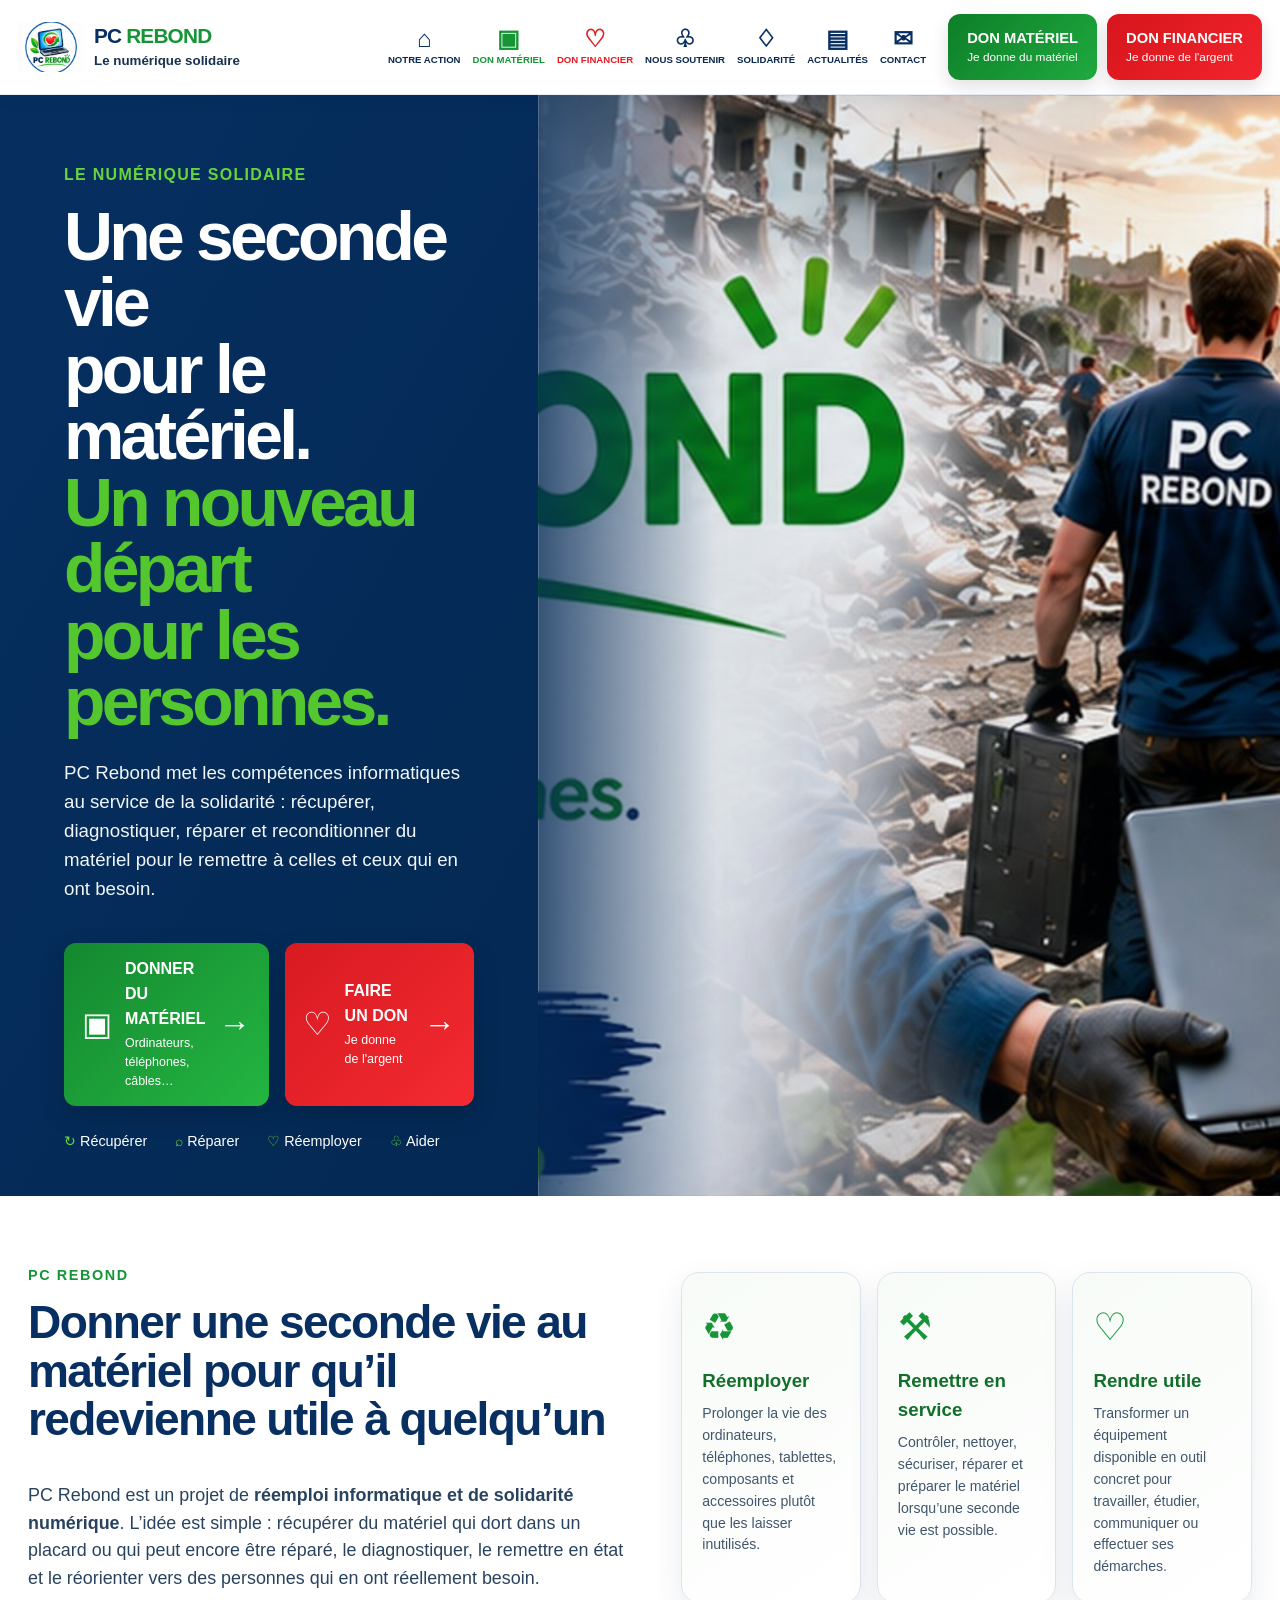
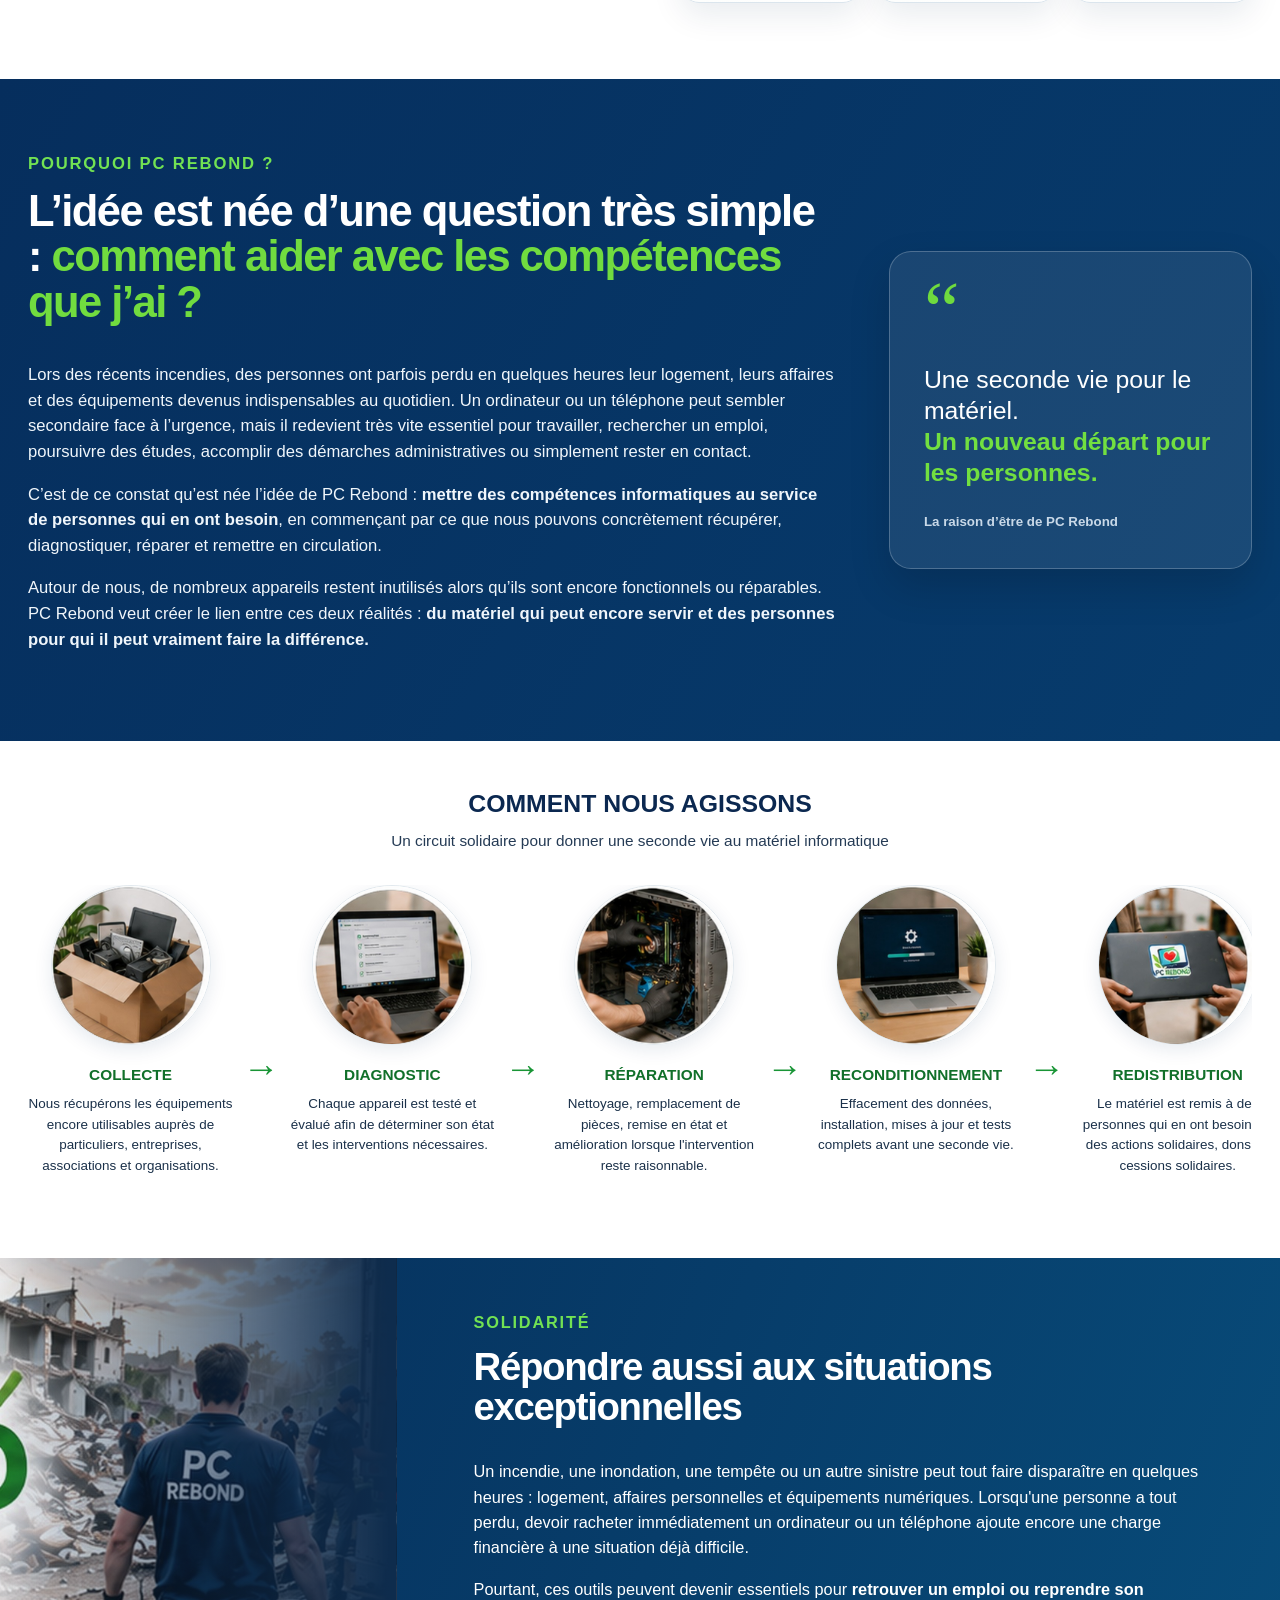
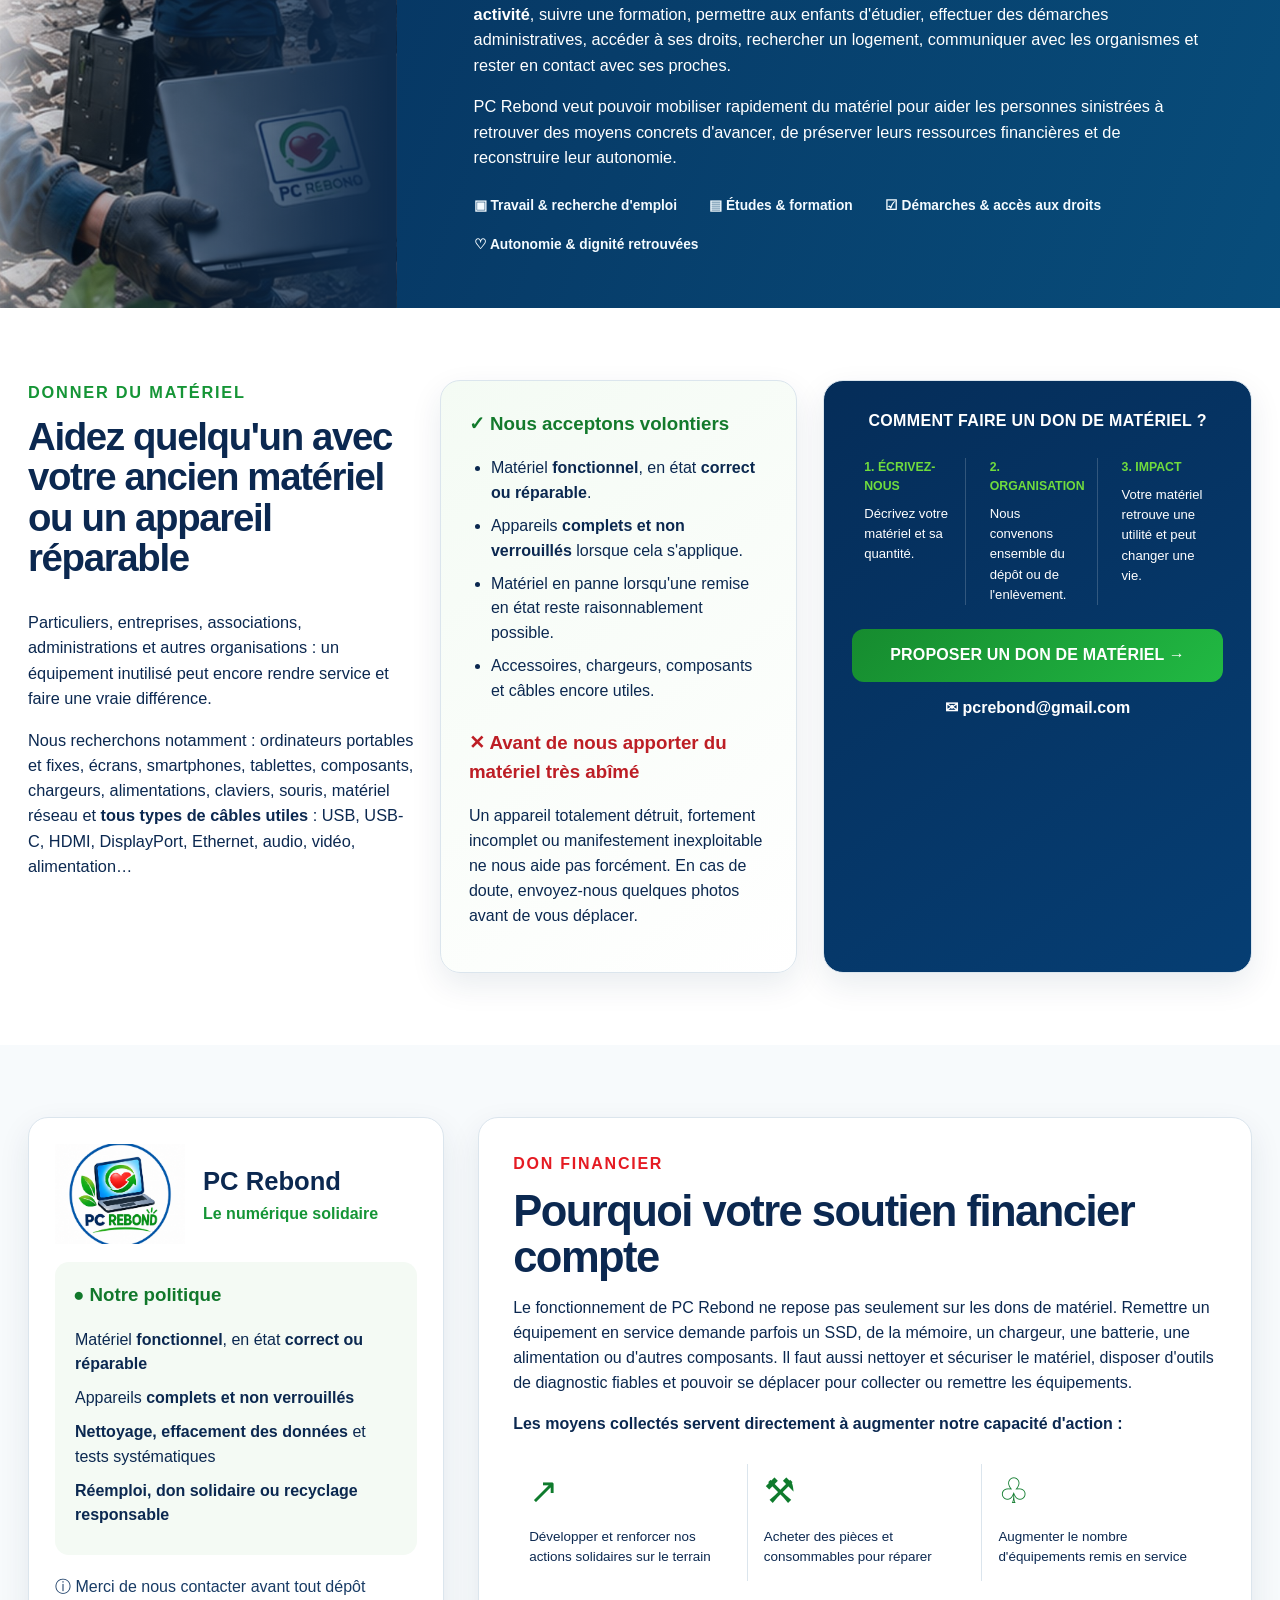
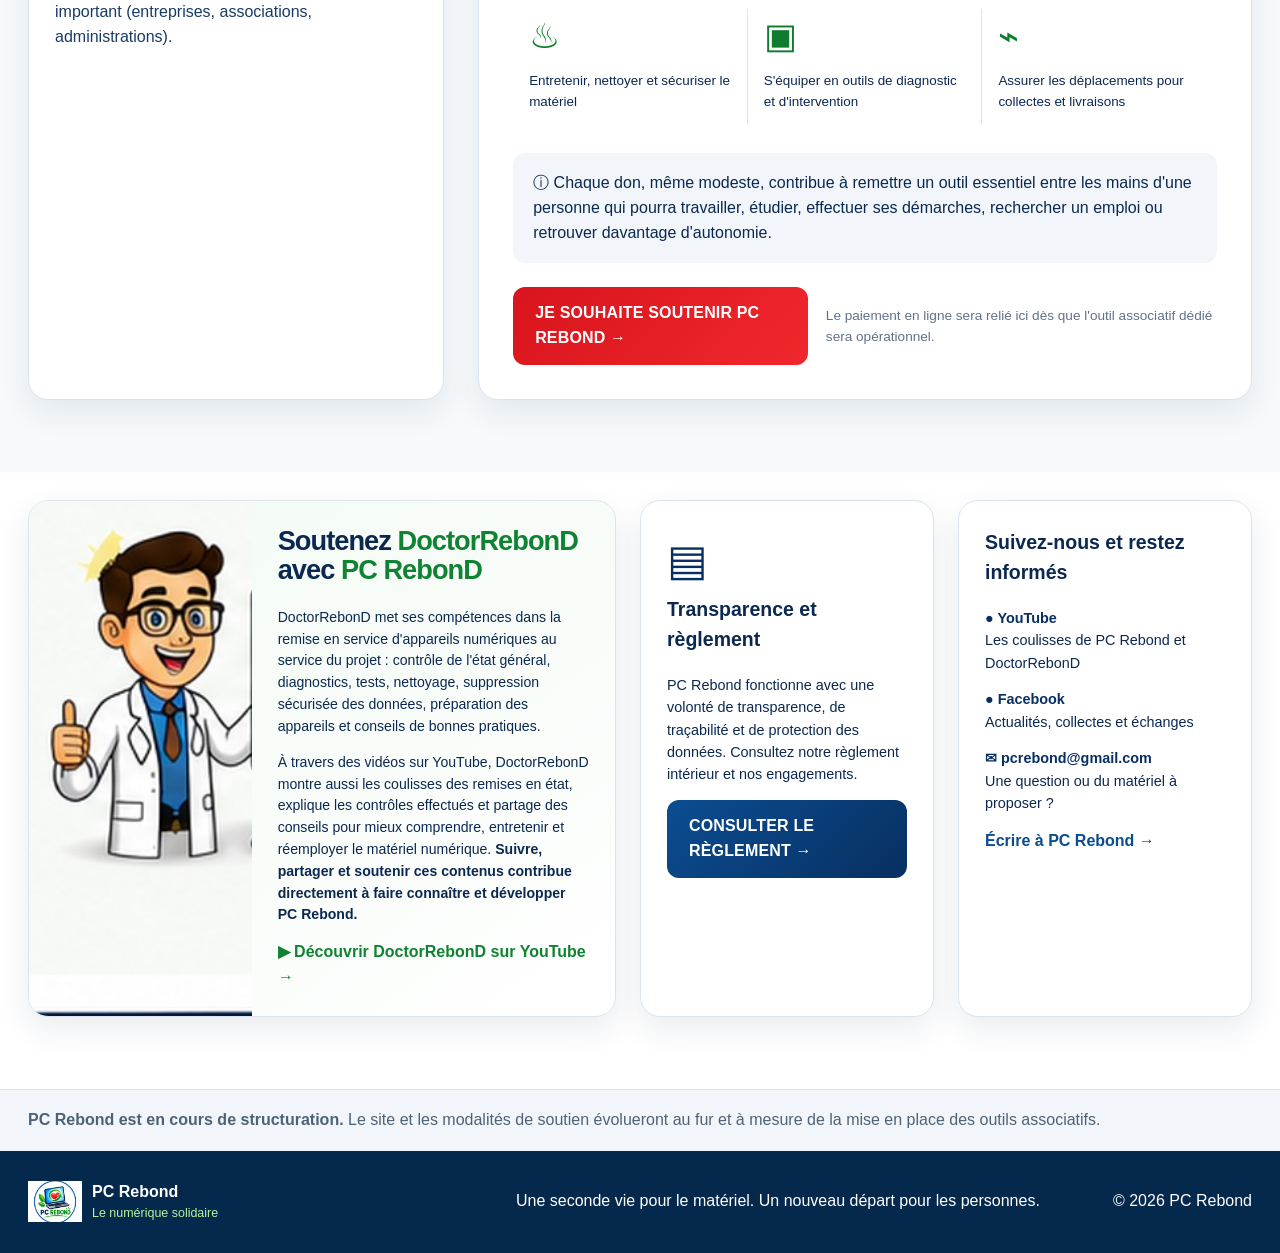
==== commit d9ca8edc: "Mise à jour V2.2 du site PC Rebond" ====
--- a/index.html
+++ b/index.html
@@ -78,32 +78,67 @@
       <div class="hero-image" aria-label="Action de solidarité PC Rebond après un sinistre" role="img"></div>
     </section>
 
+    <section class="presentation section" id="presentation">
+      <div class="wide presentation-grid">
+        <div class="presentation-lead">
+          <p class="section-kicker">PC Rebond</p>
+          <h2>Donner une seconde vie au matériel pour qu’il redevienne utile à quelqu’un</h2>
+          <p class="presentation-big">PC Rebond est un projet de <strong>réemploi informatique et de solidarité numérique</strong>. L’idée est simple : récupérer du matériel qui dort dans un placard ou qui peut encore être réparé, le diagnostiquer, le remettre en état et le réorienter vers des personnes qui en ont réellement besoin.</p>
+        </div>
+        <div class="presentation-cards">
+          <article><span>♻</span><h3>Réemployer</h3><p>Prolonger la vie des ordinateurs, téléphones, tablettes, composants et accessoires plutôt que les laisser inutilisés.</p></article>
+          <article><span>⚒</span><h3>Remettre en service</h3><p>Contrôler, nettoyer, sécuriser, réparer et préparer le matériel lorsqu’une seconde vie est possible.</p></article>
+          <article><span>♡</span><h3>Rendre utile</h3><p>Transformer un équipement disponible en outil concret pour travailler, étudier, communiquer ou effectuer ses démarches.</p></article>
+        </div>
+      </div>
+    </section>
+
+    <section class="origin" id="origine">
+      <div class="wide origin-grid">
+        <div class="origin-story">
+          <p class="section-kicker light">Pourquoi PC Rebond ?</p>
+          <h2>L’idée est née d’une question très simple : <em>comment aider avec les compétences que j’ai ?</em></h2>
+          <p>Lors des récents incendies, des personnes ont parfois perdu en quelques heures leur logement, leurs affaires et des équipements devenus indispensables au quotidien. Un ordinateur ou un téléphone peut sembler secondaire face à l’urgence, mais il redevient très vite essentiel pour travailler, rechercher un emploi, poursuivre des études, accomplir des démarches administratives ou simplement rester en contact.</p>
+          <p>C’est de ce constat qu’est née l’idée de PC Rebond : <strong>mettre des compétences informatiques au service de personnes qui en ont besoin</strong>, en commençant par ce que nous pouvons concrètement récupérer, diagnostiquer, réparer et remettre en circulation.</p>
+          <p>Autour de nous, de nombreux appareils restent inutilisés alors qu’ils sont encore fonctionnels ou réparables. PC Rebond veut créer le lien entre ces deux réalités : <strong>du matériel qui peut encore servir et des personnes pour qui il peut vraiment faire la différence.</strong></p>
+        </div>
+        <aside class="origin-quote">
+          <span class="quote-mark">“</span>
+          <p>Une seconde vie pour le matériel.<br><strong>Un nouveau départ pour les personnes.</strong></p>
+          <small>La raison d’être de PC Rebond</small>
+        </aside>
+      </div>
+    </section>
+
     <section class="process section" id="action">
       <div class="wide">
-        <p class="section-kicker">Comment nous agissons</p>
+        <div class="process-heading">
+          <p class="section-kicker">Comment nous agissons</p>
+          <p>Un circuit solidaire pour donner une seconde vie au matériel informatique</p>
+        </div>
         <div class="process-row">
           <article>
-            <span class="step-number">01</span><span class="process-icon">▣</span>
+            <img class="process-photo" src="assets/process-collecte.jpg" alt="Collecte de matériel informatique">
             <h3>Collecte</h3><p>Nous récupérons les équipements encore utilisables auprès de particuliers, entreprises, associations et organisations.</p>
           </article><span class="arrow">→</span>
           <article>
-            <span class="step-number">02</span><span class="process-icon">⌕</span>
+            <img class="process-photo" src="assets/process-diagnostic.jpg" alt="Diagnostic d'un ordinateur">
             <h3>Diagnostic</h3><p>Chaque appareil est testé et évalué afin de déterminer son état et les interventions nécessaires.</p>
           </article><span class="arrow">→</span>
           <article>
-            <span class="step-number">03</span><span class="process-icon">⚒</span>
+            <img class="process-photo" src="assets/process-reparation.jpg" alt="Réparation d'un ordinateur">
             <h3>Réparation</h3><p>Nettoyage, remplacement de pièces, remise en état et amélioration lorsque l'intervention reste raisonnable.</p>
           </article><span class="arrow">→</span>
           <article>
-            <span class="step-number">04</span><span class="process-icon">▱</span>
+            <img class="process-photo" src="assets/process-reconditionnement.jpg" alt="Reconditionnement d'un ordinateur portable">
             <h3>Reconditionnement</h3><p>Effacement des données, installation, mises à jour et tests complets avant une seconde vie.</p>
           </article><span class="arrow">→</span>
           <article>
-            <span class="step-number">05</span><span class="process-icon">♡</span>
+            <img class="process-photo" src="assets/process-redistribution.jpg" alt="Redistribution d'un ordinateur reconditionné">
             <h3>Redistribution</h3><p>Le matériel est remis à des personnes qui en ont besoin via des actions solidaires, dons ou cessions solidaires.</p>
           </article><span class="arrow">→</span>
           <article>
-            <span class="step-number">06</span><span class="process-icon">♻</span>
+            <img class="process-photo" src="assets/process-recyclage.jpg" alt="Réemploi et recyclage du matériel informatique">
             <h3>Réemploi & recyclage</h3><p>Les pièces encore utiles sont réemployées. Le reste est orienté vers une filière de recyclage responsable.</p>
           </article>
         </div>
--- a/styles.css
+++ b/styles.css
@@ -23,20 +23,20 @@
 
 /* HEADER */
 .site-header{position:sticky;top:0;z-index:50;background:#fff;border-bottom:1px solid #e8eef3;box-shadow:0 3px 18px rgba(7,36,70,.05)}
-.nav-shell{width:min(1540px,calc(100% - 36px));margin:auto;min-height:108px;display:flex;align-items:center;gap:24px}
+.nav-shell{width:min(1540px,calc(100% - 36px));margin:auto;min-height:118px;display:flex;align-items:center;gap:22px}
 .brand{display:flex;align-items:center;gap:10px;flex:0 0 auto}
-.brand img{width:82px;height:82px;object-fit:contain}
+.brand img{width:88px;height:88px;object-fit:contain}
 .brand-copy{display:flex;flex-direction:column;line-height:1}
-.brand-copy strong{font-size:1.65rem;letter-spacing:-.04em;color:var(--navy)}
+.brand-copy strong{font-size:1.9rem;letter-spacing:-.04em;color:var(--navy)}
 .brand-copy strong em{font-style:normal;color:var(--green)}
 .brand-copy small{font-weight:700;margin-top:7px;color:#18324f}
-.main-nav{margin-left:auto;display:flex;align-items:center;justify-content:center;gap:20px}
+.main-nav{margin-left:auto;display:flex;align-items:center;justify-content:center;gap:18px}
 .main-nav a{display:flex;flex-direction:column;align-items:center;gap:2px;text-transform:uppercase;font-size:.69rem;font-weight:900;white-space:nowrap}
 .nav-icon{font-size:1.85rem;line-height:1;color:var(--navy)}
 .main-nav .nav-material,.main-nav .nav-material .nav-icon{color:var(--green)}
 .main-nav .nav-finance,.main-nav .nav-finance .nav-icon{color:var(--red)}
 .top-cta{display:flex;gap:10px}
-.top-btn{min-width:172px;padding:13px 18px;border-radius:12px;color:#fff;display:flex;flex-direction:column;line-height:1.1;box-shadow:0 7px 18px rgba(0,0,0,.12)}
+.top-btn{min-width:184px;padding:16px 19px;border-radius:12px;color:#fff;display:flex;flex-direction:column;line-height:1.1;box-shadow:0 7px 18px rgba(0,0,0,.12)}
 .top-btn strong{font-size:.92rem}.top-btn span{font-size:.74rem;margin-top:5px}.top-btn.material{background:linear-gradient(135deg,#0d7e28,#1faa3f)}.top-btn.finance{background:linear-gradient(135deg,#d7151c,#f2242d)}
 .menu-toggle{display:none;border:0;background:none;padding:8px}.menu-toggle span{display:block;width:28px;height:3px;background:var(--navy);margin:5px 0;border-radius:4px}
 
@@ -120,3 +120,33 @@
   .funding-uses{grid-template-columns:repeat(2,1fr)}.funding-uses div{border-right:0;border-bottom:1px solid var(--line);padding:14px}.finance-cta{flex-direction:column;align-items:stretch}
   .policy-summary{display:block}.doctor-card{grid-template-columns:1fr}.doctor-visual{min-height:240px}.footer-inner{grid-template-columns:1fr;text-align:center}.footer-brand{justify-content:center}.footer-inner>p{text-align:center}
 }
+
+
+/* PRESENTATION + ORIGIN */
+.presentation{background:#fff;padding-top:68px;padding-bottom:68px}
+.presentation-grid{display:grid;grid-template-columns:1.05fr 1fr;gap:54px;align-items:center}
+.presentation-lead h2{max-width:760px;font-size:clamp(2.25rem,3.6vw,4rem);color:var(--navy)}
+.presentation-big{font-size:1.12rem;max-width:800px;color:#29435f}
+.presentation-cards{display:grid;grid-template-columns:repeat(3,1fr);gap:16px}
+.presentation-cards article{border:1px solid var(--line);border-radius:18px;padding:24px 20px;background:linear-gradient(145deg,#f7fbf7,#fff);box-shadow:var(--shadow)}
+.presentation-cards span{font-size:2.4rem;color:var(--green);display:block;margin-bottom:10px}
+.presentation-cards h3{color:#126f2a;margin-bottom:8px}.presentation-cards p{font-size:.88rem;color:#41566c;margin:0}
+.origin{background:linear-gradient(120deg,#062e5d,#073c6d);color:#fff;padding:72px 0}
+.origin-grid{display:grid;grid-template-columns:1.6fr .72fr;gap:54px;align-items:center}
+.origin-story h2{font-size:clamp(2.2rem,3.4vw,3.8rem);max-width:1000px}.origin-story h2 em{color:#71dc3f;font-style:normal}
+.origin-story p{font-size:1.04rem;max-width:1050px;color:#f0f6fb}
+.origin-quote{border:1px solid rgba(255,255,255,.22);border-radius:22px;padding:34px;background:rgba(255,255,255,.08);box-shadow:0 18px 40px rgba(0,0,0,.15)}
+.origin-quote .quote-mark{font-size:5rem;line-height:.6;color:#6fdb3e;font-family:Georgia,serif}.origin-quote p{font-size:1.55rem;line-height:1.25;margin:20px 0}.origin-quote strong{color:#72df40}.origin-quote small{color:#c9d9e8;font-weight:700}
+@media (max-width:1050px){.presentation-grid,.origin-grid{grid-template-columns:1fr}.presentation-cards{grid-template-columns:repeat(3,1fr)}}
+@media (max-width:720px){.presentation-cards{grid-template-columns:1fr}.origin{padding:52px 0}.origin-quote{padding:26px}}
+
+/* V2.2 — processus illustré, aligné sur la maquette validée */
+.process-heading{text-align:center;margin-bottom:32px}
+.process-heading .section-kicker{margin-bottom:5px;font-size:1.55rem;color:var(--ink);letter-spacing:0}
+.process-heading>p:last-child{margin:0;color:#253b55;font-size:.96rem}
+.process-row article{text-align:center;width:205px}
+.process-photo{width:176px;height:176px;object-fit:cover;border-radius:50%;margin:0 auto 18px;box-shadow:0 5px 18px rgba(8,47,97,.10);border:1px solid #e2e9ee}
+.process-row h3{font-size:.96rem}
+.process-row p{text-align:center}
+.process-row .arrow{margin-top:62px}
+@media (max-width:1300px){.process-row article{min-width:205px}.process-photo{width:160px;height:160px}}
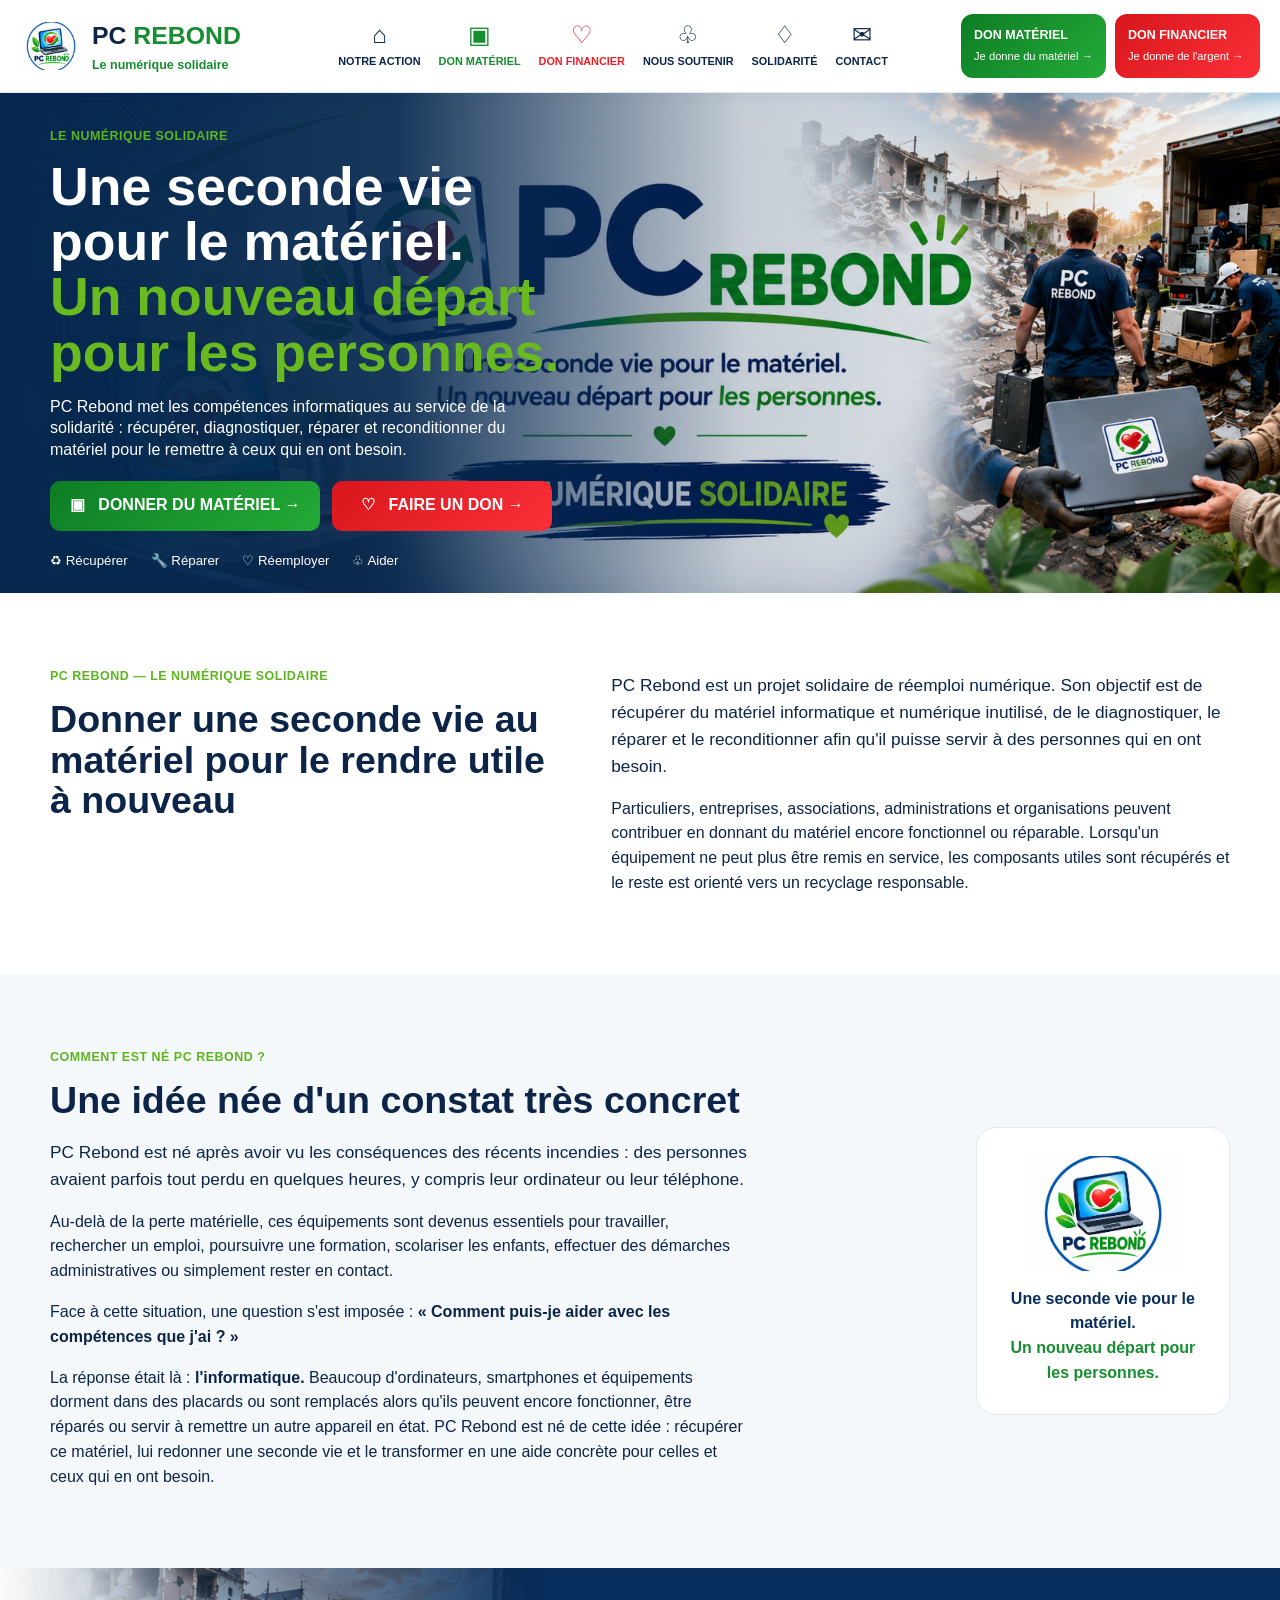
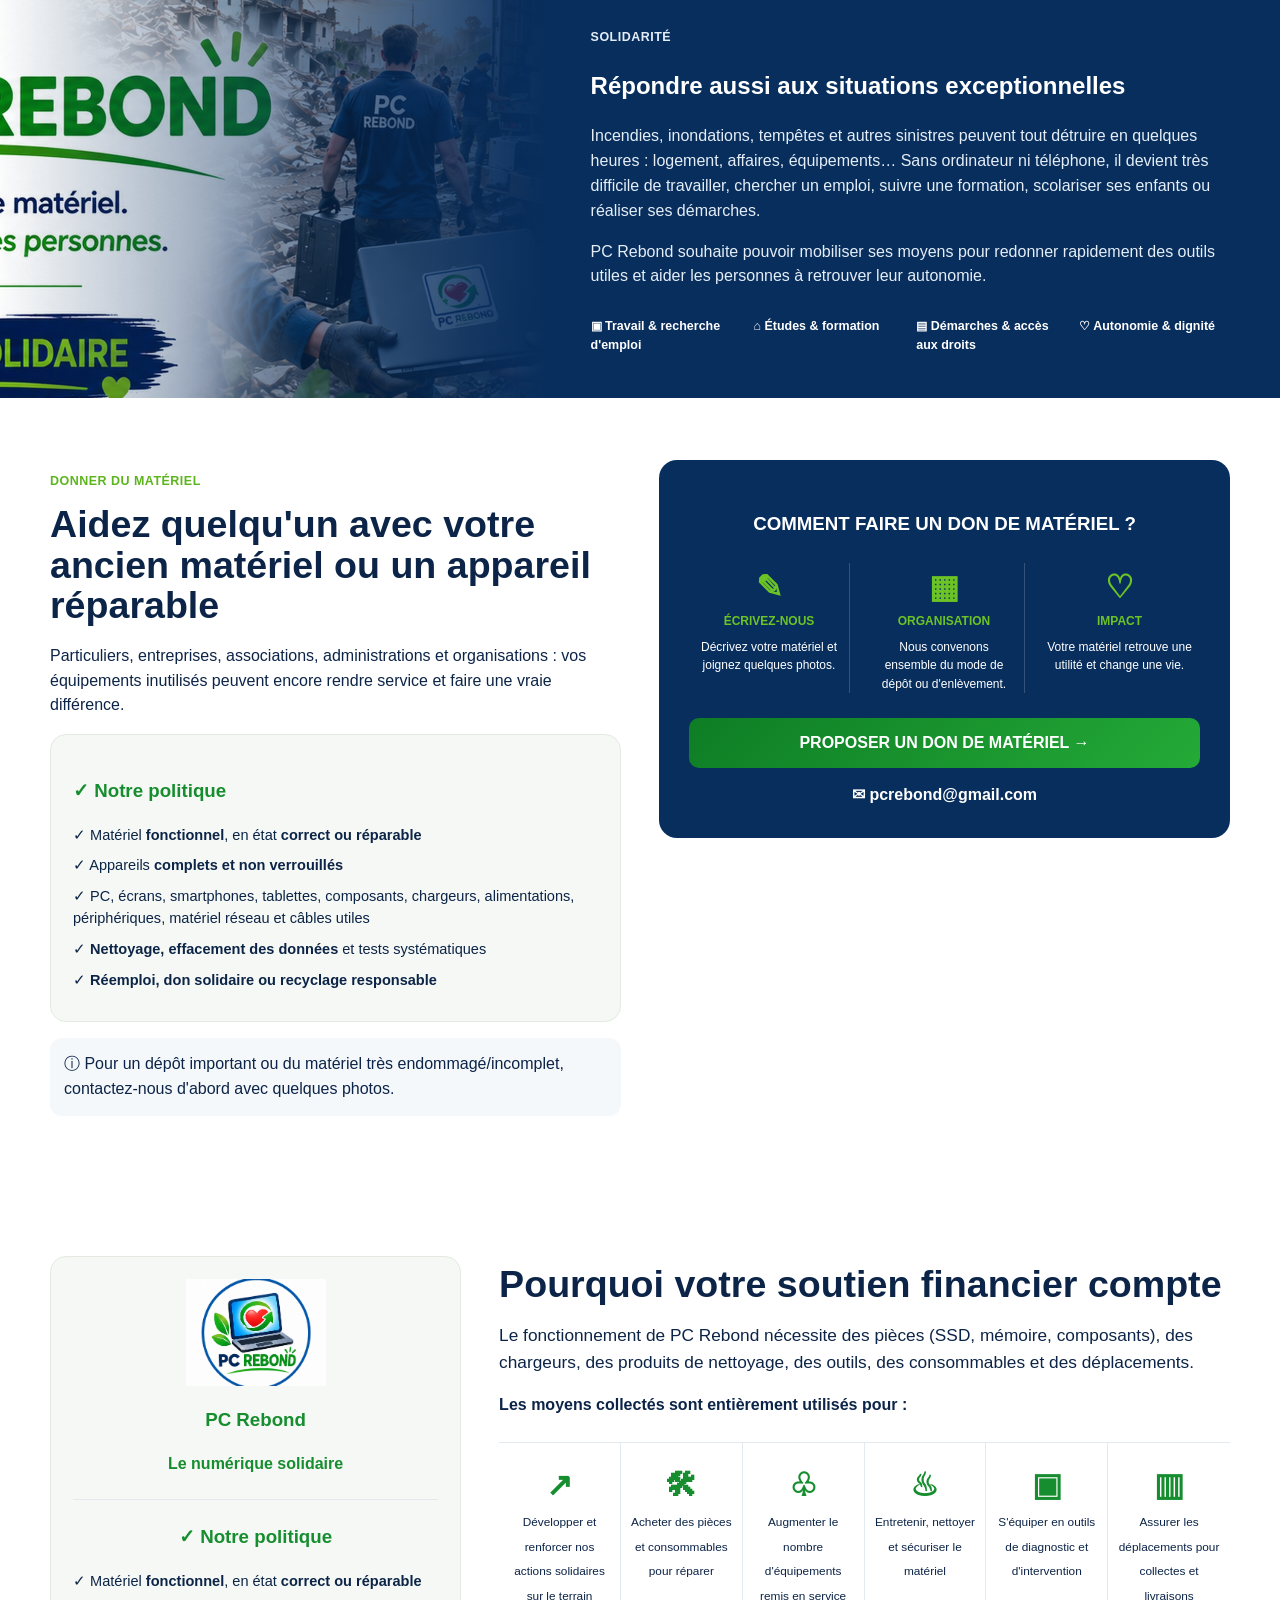
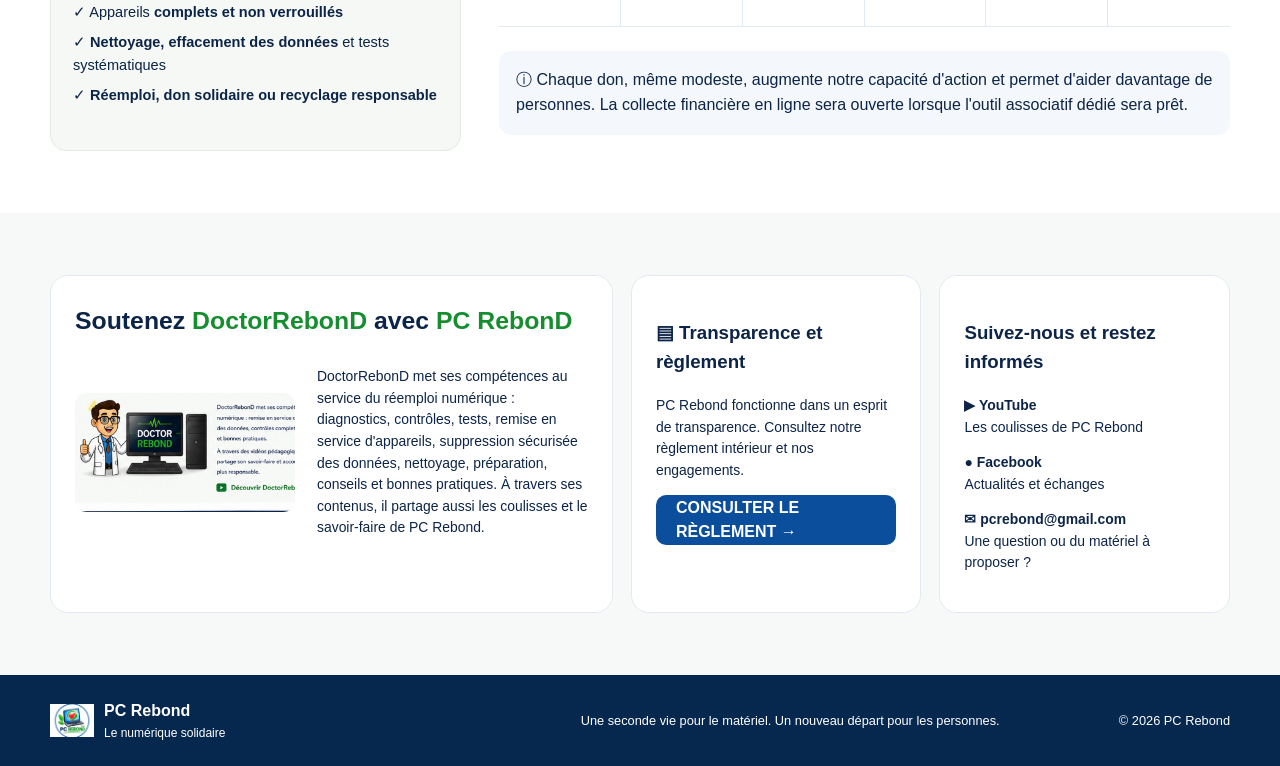
==== commit 777a5540: "Reprise du site depuis la V1" ====
--- a/index.html
+++ b/index.html
@@ -1,283 +1,12 @@
-<!doctype html>
-<html lang="fr">
-<head>
-  <meta charset="utf-8">
-  <meta name="viewport" content="width=device-width, initial-scale=1">
-  <meta name="description" content="PC Rebond — Le numérique solidaire. Collecte et remise en service d'ordinateurs, smartphones, tablettes, composants, chargeurs et câbles afin d'aider les personnes qui en ont besoin, notamment après un sinistre.">
-  <meta name="theme-color" content="#082f61">
-  <title>PC Rebond — Le numérique solidaire</title>
-  <meta property="og:title" content="PC Rebond — Le numérique solidaire">
-  <meta property="og:description" content="Une seconde vie pour le matériel. Un nouveau départ pour les personnes.">
-  <meta property="og:type" content="website">
-  <meta property="og:image" content="assets/logo-pc-rebond.png">
-  <link rel="icon" href="assets/logo-pc-rebond.png">
-  <link rel="stylesheet" href="styles.css">
-  <script defer src="script.js"></script>
-</head>
-<body>
-  <a class="skip-link" href="#contenu">Aller au contenu</a>
-
-  <header class="site-header" id="accueil">
-    <div class="nav-shell">
-      <a class="brand" href="#accueil" aria-label="PC Rebond — Accueil">
-        <img src="assets/logo-pc-rebond.png" alt="Logo PC Rebond">
-        <span class="brand-copy"><strong>PC <em>REBOND</em></strong><small>Le numérique solidaire</small></span>
-      </a>
-
-      <button class="menu-toggle" aria-label="Ouvrir le menu" aria-expanded="false" aria-controls="main-nav">
-        <span></span><span></span><span></span>
-      </button>
-
-      <nav id="main-nav" class="main-nav" aria-label="Navigation principale">
-        <a href="#action">
-          <span class="nav-icon">⌂</span><span>Notre action</span>
-        </a>
-        <a class="nav-material" href="#donner">
-          <span class="nav-icon">▣</span><span>Don matériel</span>
-        </a>
-        <a class="nav-finance" href="#don-financier">
-          <span class="nav-icon">♡</span><span>Don financier</span>
-        </a>
-        <a href="#soutenir"><span class="nav-icon">♧</span><span>Nous soutenir</span></a>
-        <a href="#solidarite"><span class="nav-icon">♢</span><span>Solidarité</span></a>
-        <a href="#actualites"><span class="nav-icon">▤</span><span>Actualités</span></a>
-        <a href="#contact"><span class="nav-icon">✉</span><span>Contact</span></a>
-      </nav>
-
-      <div class="top-cta">
-        <a class="top-btn material" href="#donner"><strong>DON MATÉRIEL</strong><span>Je donne du matériel</span></a>
-        <a class="top-btn finance" href="#don-financier"><strong>DON FINANCIER</strong><span>Je donne de l'argent</span></a>
-      </div>
-    </div>
-  </header>
-
-  <main id="contenu">
-    <section class="hero">
-      <div class="hero-copy">
-        <p class="eyebrow">Le numérique solidaire</p>
-        <h1>Une seconde vie<br>pour le matériel.<br><span>Un nouveau départ<br>pour les personnes.</span></h1>
-        <p>PC Rebond met les compétences informatiques au service de la solidarité : récupérer, diagnostiquer, réparer et reconditionner du matériel pour le remettre à celles et ceux qui en ont besoin.</p>
-
-        <div class="hero-actions">
-          <a class="hero-btn material" href="#donner">
-            <span class="hero-btn-icon">▣</span>
-            <span><strong>DONNER DU MATÉRIEL</strong><small>Ordinateurs, téléphones, câbles…</small></span>
-            <b>→</b>
-          </a>
-          <a class="hero-btn finance" href="#don-financier">
-            <span class="hero-btn-icon">♡</span>
-            <span><strong>FAIRE UN DON</strong><small>Je donne de l'argent</small></span>
-            <b>→</b>
-          </a>
-        </div>
-
-        <div class="hero-values" aria-label="Les principes de PC Rebond">
-          <span>↻ Récupérer</span><span>⌕ Réparer</span><span>♡ Réemployer</span><span>♧ Aider</span>
-        </div>
-      </div>
-      <div class="hero-image" aria-label="Action de solidarité PC Rebond après un sinistre" role="img"></div>
-    </section>
-
-    <section class="presentation section" id="presentation">
-      <div class="wide presentation-grid">
-        <div class="presentation-lead">
-          <p class="section-kicker">PC Rebond</p>
-          <h2>Donner une seconde vie au matériel pour qu’il redevienne utile à quelqu’un</h2>
-          <p class="presentation-big">PC Rebond est un projet de <strong>réemploi informatique et de solidarité numérique</strong>. L’idée est simple : récupérer du matériel qui dort dans un placard ou qui peut encore être réparé, le diagnostiquer, le remettre en état et le réorienter vers des personnes qui en ont réellement besoin.</p>
-        </div>
-        <div class="presentation-cards">
-          <article><span>♻</span><h3>Réemployer</h3><p>Prolonger la vie des ordinateurs, téléphones, tablettes, composants et accessoires plutôt que les laisser inutilisés.</p></article>
-          <article><span>⚒</span><h3>Remettre en service</h3><p>Contrôler, nettoyer, sécuriser, réparer et préparer le matériel lorsqu’une seconde vie est possible.</p></article>
-          <article><span>♡</span><h3>Rendre utile</h3><p>Transformer un équipement disponible en outil concret pour travailler, étudier, communiquer ou effectuer ses démarches.</p></article>
-        </div>
-      </div>
-    </section>
-
-    <section class="origin" id="origine">
-      <div class="wide origin-grid">
-        <div class="origin-story">
-          <p class="section-kicker light">Pourquoi PC Rebond ?</p>
-          <h2>L’idée est née d’une question très simple : <em>comment aider avec les compétences que j’ai ?</em></h2>
-          <p>Lors des récents incendies, des personnes ont parfois perdu en quelques heures leur logement, leurs affaires et des équipements devenus indispensables au quotidien. Un ordinateur ou un téléphone peut sembler secondaire face à l’urgence, mais il redevient très vite essentiel pour travailler, rechercher un emploi, poursuivre des études, accomplir des démarches administratives ou simplement rester en contact.</p>
-          <p>C’est de ce constat qu’est née l’idée de PC Rebond : <strong>mettre des compétences informatiques au service de personnes qui en ont besoin</strong>, en commençant par ce que nous pouvons concrètement récupérer, diagnostiquer, réparer et remettre en circulation.</p>
-          <p>Autour de nous, de nombreux appareils restent inutilisés alors qu’ils sont encore fonctionnels ou réparables. PC Rebond veut créer le lien entre ces deux réalités : <strong>du matériel qui peut encore servir et des personnes pour qui il peut vraiment faire la différence.</strong></p>
-        </div>
-        <aside class="origin-quote">
-          <span class="quote-mark">“</span>
-          <p>Une seconde vie pour le matériel.<br><strong>Un nouveau départ pour les personnes.</strong></p>
-          <small>La raison d’être de PC Rebond</small>
-        </aside>
-      </div>
-    </section>
-
-    <section class="process section" id="action">
-      <div class="wide">
-        <div class="process-heading">
-          <p class="section-kicker">Comment nous agissons</p>
-          <p>Un circuit solidaire pour donner une seconde vie au matériel informatique</p>
-        </div>
-        <div class="process-row">
-          <article>
-            <img class="process-photo" src="assets/process-collecte.jpg" alt="Collecte de matériel informatique">
-            <h3>Collecte</h3><p>Nous récupérons les équipements encore utilisables auprès de particuliers, entreprises, associations et organisations.</p>
-          </article><span class="arrow">→</span>
-          <article>
-            <img class="process-photo" src="assets/process-diagnostic.jpg" alt="Diagnostic d'un ordinateur">
-            <h3>Diagnostic</h3><p>Chaque appareil est testé et évalué afin de déterminer son état et les interventions nécessaires.</p>
-          </article><span class="arrow">→</span>
-          <article>
-            <img class="process-photo" src="assets/process-reparation.jpg" alt="Réparation d'un ordinateur">
-            <h3>Réparation</h3><p>Nettoyage, remplacement de pièces, remise en état et amélioration lorsque l'intervention reste raisonnable.</p>
-          </article><span class="arrow">→</span>
-          <article>
-            <img class="process-photo" src="assets/process-reconditionnement.jpg" alt="Reconditionnement d'un ordinateur portable">
-            <h3>Reconditionnement</h3><p>Effacement des données, installation, mises à jour et tests complets avant une seconde vie.</p>
-          </article><span class="arrow">→</span>
-          <article>
-            <img class="process-photo" src="assets/process-redistribution.jpg" alt="Redistribution d'un ordinateur reconditionné">
-            <h3>Redistribution</h3><p>Le matériel est remis à des personnes qui en ont besoin via des actions solidaires, dons ou cessions solidaires.</p>
-          </article><span class="arrow">→</span>
-          <article>
-            <img class="process-photo" src="assets/process-recyclage.jpg" alt="Réemploi et recyclage du matériel informatique">
-            <h3>Réemploi & recyclage</h3><p>Les pièces encore utiles sont réemployées. Le reste est orienté vers une filière de recyclage responsable.</p>
-          </article>
-        </div>
-      </div>
-    </section>
-
-    <section class="solidarity" id="solidarite">
-      <div class="solidarity-photo" aria-hidden="true"></div>
-      <div class="solidarity-copy">
-        <p class="section-kicker light">Solidarité</p>
-        <h2>Répondre aussi aux situations exceptionnelles</h2>
-        <p>Un incendie, une inondation, une tempête ou un autre sinistre peut tout faire disparaître en quelques heures : logement, affaires personnelles et équipements numériques. Lorsqu'une personne a tout perdu, devoir racheter immédiatement un ordinateur ou un téléphone ajoute encore une charge financière à une situation déjà difficile.</p>
-        <p>Pourtant, ces outils peuvent devenir essentiels pour <strong>retrouver un emploi ou reprendre son activité</strong>, suivre une formation, permettre aux enfants d'étudier, effectuer des démarches administratives, accéder à ses droits, rechercher un logement, communiquer avec les organismes et rester en contact avec ses proches.</p>
-        <p>PC Rebond veut pouvoir mobiliser rapidement du matériel pour aider les personnes sinistrées à retrouver des moyens concrets d'avancer, de préserver leurs ressources financières et de reconstruire leur autonomie.</p>
-        <div class="solidarity-points">
-          <span>▣ Travail & recherche d'emploi</span>
-          <span>▤ Études & formation</span>
-          <span>☑ Démarches & accès aux droits</span>
-          <span>♡ Autonomie & dignité retrouvées</span>
-        </div>
-      </div>
-    </section>
-
-    <section class="donation-material section" id="donner">
-      <div class="wide donation-grid">
-        <div class="donation-intro">
-          <p class="section-kicker">Donner du matériel</p>
-          <h2>Aidez quelqu'un avec votre ancien matériel ou un appareil réparable</h2>
-          <p>Particuliers, entreprises, associations, administrations et autres organisations : un équipement inutilisé peut encore rendre service et faire une vraie différence.</p>
-          <p>Nous recherchons notamment : ordinateurs portables et fixes, écrans, smartphones, tablettes, composants, chargeurs, alimentations, claviers, souris, matériel réseau et <strong>tous types de câbles utiles</strong> : USB, USB-C, HDMI, DisplayPort, Ethernet, audio, vidéo, alimentation…</p>
-        </div>
-
-        <div class="policy-card">
-          <h3>✓ Nous acceptons volontiers</h3>
-          <ul>
-            <li>Matériel <strong>fonctionnel</strong>, en état <strong>correct ou réparable</strong>.</li>
-            <li>Appareils <strong>complets et non verrouillés</strong> lorsque cela s'applique.</li>
-            <li>Matériel en panne lorsqu'une remise en état reste raisonnablement possible.</li>
-            <li>Accessoires, chargeurs, composants et câbles encore utiles.</li>
-          </ul>
-          <h3 class="warning">✕ Avant de nous apporter du matériel très abîmé</h3>
-          <p>Un appareil totalement détruit, fortement incomplet ou manifestement inexploitable ne nous aide pas forcément. En cas de doute, envoyez-nous quelques photos avant de vous déplacer.</p>
-        </div>
-
-        <div class="proposal-card">
-          <p class="proposal-title">Comment faire un don de matériel ?</p>
-          <div class="proposal-steps">
-            <div><b>1. ÉCRIVEZ-NOUS</b><span>Décrivez votre matériel et sa quantité.</span></div>
-            <div><b>2. ORGANISATION</b><span>Nous convenons ensemble du dépôt ou de l'enlèvement.</span></div>
-            <div><b>3. IMPACT</b><span>Votre matériel retrouve une utilité et peut changer une vie.</span></div>
-          </div>
-          <a class="btn material full" href="mailto:pcrebond@gmail.com?subject=Proposition%20de%20don%20de%20mat%C3%A9riel&body=Bonjour%20PC%20Rebond%2C%0A%0AType%20de%20mat%C3%A9riel%20%3A%0AQuantit%C3%A9%20%3A%0AMarque%20%2F%20mod%C3%A8le%20%3A%0A%C3%89tat%20%2F%20panne%20connue%20%3A%0ACommune%20%2F%20code%20postal%20%3A%0A%0AMerci.">PROPOSER UN DON DE MATÉRIEL →</a>
-          <a class="email-link" href="mailto:pcrebond@gmail.com">✉ pcrebond@gmail.com</a>
-        </div>
-      </div>
-    </section>
-
-    <section class="financial section" id="don-financier">
-      <div class="wide finance-grid">
-        <aside class="policy-summary">
-          <div class="mini-brand">
-            <img src="assets/logo-pc-rebond.png" alt="PC Rebond">
-            <div><strong>PC Rebond</strong><span>Le numérique solidaire</span></div>
-          </div>
-          <div class="mini-policy">
-            <h3>● Notre politique</h3>
-            <p>Matériel <strong>fonctionnel</strong>, en état <strong>correct ou réparable</strong></p>
-            <p>Appareils <strong>complets et non verrouillés</strong></p>
-            <p><strong>Nettoyage, effacement des données</strong> et tests systématiques</p>
-            <p><strong>Réemploi, don solidaire ou recyclage responsable</strong></p>
-          </div>
-          <p class="info-line">ⓘ Merci de nous contacter avant tout dépôt important (entreprises, associations, administrations).</p>
-        </aside>
-
-        <div class="finance-content">
-          <p class="section-kicker red">Don financier</p>
-          <h2>Pourquoi votre soutien financier compte</h2>
-          <p>Le fonctionnement de PC Rebond ne repose pas seulement sur les dons de matériel. Remettre un équipement en service demande parfois un SSD, de la mémoire, un chargeur, une batterie, une alimentation ou d'autres composants. Il faut aussi nettoyer et sécuriser le matériel, disposer d'outils de diagnostic fiables et pouvoir se déplacer pour collecter ou remettre les équipements.</p>
-          <p><strong>Les moyens collectés servent directement à augmenter notre capacité d'action :</strong></p>
-
-          <div class="funding-uses">
-            <div><span>↗</span><p>Développer et renforcer nos actions solidaires sur le terrain</p></div>
-            <div><span>⚒</span><p>Acheter des pièces et consommables pour réparer</p></div>
-            <div><span>♧</span><p>Augmenter le nombre d'équipements remis en service</p></div>
-            <div><span>♨</span><p>Entretenir, nettoyer et sécuriser le matériel</p></div>
-            <div><span>▣</span><p>S'équiper en outils de diagnostic et d'intervention</p></div>
-            <div><span>⌁</span><p>Assurer les déplacements pour collectes et livraisons</p></div>
-          </div>
-
-          <div class="impact-note">ⓘ Chaque don, même modeste, contribue à remettre un outil essentiel entre les mains d'une personne qui pourra travailler, étudier, effectuer ses démarches, rechercher un emploi ou retrouver davantage d'autonomie.</div>
-
-          <div class="finance-cta">
-            <a class="btn finance" href="mailto:pcrebond@gmail.com?subject=Je%20souhaite%20soutenir%20PC%20Rebond%20financi%C3%A8rement">JE SOUHAITE SOUTENIR PC REBOND →</a>
-            <span>Le paiement en ligne sera relié ici dès que l'outil associatif dédié sera opérationnel.</span>
-          </div>
-        </div>
-      </div>
-    </section>
-
-    <section class="lower section" id="soutenir">
-      <div class="wide lower-grid">
-        <article class="doctor-card">
-          <div class="doctor-visual"><img src="assets/doctor-rebond.jpg" alt="Illustration DoctorRebonD"></div>
-          <div class="doctor-copy">
-            <h2>Soutenez <span>DoctorRebonD</span> avec <span>PC RebonD</span></h2>
-            <p>DoctorRebonD met ses compétences dans la remise en service d'appareils numériques au service du projet : contrôle de l'état général, diagnostics, tests, nettoyage, suppression sécurisée des données, préparation des appareils et conseils de bonnes pratiques.</p>
-            <p>À travers des vidéos sur YouTube, DoctorRebonD montre aussi les coulisses des remises en état, explique les contrôles effectués et partage des conseils pour mieux comprendre, entretenir et réemployer le matériel numérique. <strong>Suivre, partager et soutenir ces contenus contribue directement à faire connaître et développer PC Rebond.</strong></p>
-            <a href="#actualites">▶ Découvrir DoctorRebonD sur YouTube →</a>
-          </div>
-        </article>
-
-        <article class="transparency-card">
-          <span class="big-icon">▤</span>
-          <h3>Transparence et règlement</h3>
-          <p>PC Rebond fonctionne avec une volonté de transparence, de traçabilité et de protection des données. Consultez notre règlement intérieur et nos engagements.</p>
-          <a class="btn navy full" href="reglement.html">CONSULTER LE RÈGLEMENT →</a>
-        </article>
-
-        <article class="social-card" id="actualites">
-          <h3>Suivez-nous et restez informés</h3>
-          <p><strong>● YouTube</strong><br><span>Les coulisses de PC Rebond et DoctorRebonD</span></p>
-          <p><strong>● Facebook</strong><br><span>Actualités, collectes et échanges</span></p>
-          <p id="contact"><strong>✉ pcrebond@gmail.com</strong><br><span>Une question ou du matériel à proposer ?</span></p>
-          <a class="email-link" href="mailto:pcrebond@gmail.com">Écrire à PC Rebond →</a>
-        </article>
-      </div>
-    </section>
-
-    <section class="status">
-      <div class="wide"><strong>PC Rebond est en cours de structuration.</strong> Le site et les modalités de soutien évolueront au fur et à mesure de la mise en place des outils associatifs.</div>
-    </section>
-  </main>
-
-  <footer class="site-footer">
-    <div class="wide footer-inner">
-      <div class="footer-brand"><img src="assets/logo-pc-rebond.png" alt="PC Rebond"><div><strong>PC Rebond</strong><span>Le numérique solidaire</span></div></div>
-      <p>Une seconde vie pour le matériel. Un nouveau départ pour les personnes.</p>
-      <p>© <span id="year"></span> PC Rebond</p>
-    </div>
-  </footer>
-</body>
-</html>
+<!doctype html><html lang="fr"><head><meta charset="utf-8"><meta name="viewport" content="width=device-width,initial-scale=1"><meta name="description" content="PC Rebond — Le numérique solidaire. Une seconde vie pour le matériel, un nouveau départ pour les personnes."><meta name="theme-color" content="#0a376d"><title>PC Rebond — Le numérique solidaire</title><link rel="icon" href="assets/logo-pc-rebond.png"><link rel="stylesheet" href="styles.css"><script defer src="script.js"></script></head><body>
+<a class="skip-link" href="#contenu">Aller au contenu</a>
+<header class="site-header" id="accueil"><div class="nav-wrap"><a class="brand" href="#accueil"><img src="assets/logo-pc-rebond.png" alt="Logo PC Rebond"><div><strong>PC <span>REBOND</span></strong><small>Le numérique solidaire</small></div></a><button class="menu-toggle" aria-label="Ouvrir le menu" aria-expanded="false" aria-controls="main-nav"><span></span><span></span><span></span></button><nav id="main-nav" class="main-nav"><a href="#presentation"><b>⌂</b>NOTRE ACTION</a><a class="green" href="#donner"><b>▣</b>DON MATÉRIEL</a><a class="red" href="#soutenir"><b>♡</b>DON FINANCIER</a><a href="#doctor"><b>♧</b>NOUS SOUTENIR</a><a href="#solidarite"><b>♢</b>SOLIDARITÉ</a><a href="#contact"><b>✉</b>CONTACT</a></nav><div class="top-cta"><a class="material" href="#donner"><strong>DON MATÉRIEL</strong><span>Je donne du matériel →</span></a><a class="money" href="#soutenir"><strong>DON FINANCIER</strong><span>Je donne de l'argent →</span></a></div></div></header>
+<main id="contenu">
+<section class="hero"><div class="hero-bg"></div><div class="hero-inner"><div class="hero-copy"><p class="eyebrow">LE NUMÉRIQUE SOLIDAIRE</p><h1>Une seconde vie<br>pour le matériel.<br><span>Un nouveau départ<br>pour les personnes.</span></h1><p>PC Rebond met les compétences informatiques au service de la solidarité : récupérer, diagnostiquer, réparer et reconditionner du matériel pour le remettre à ceux qui en ont besoin.</p><div class="hero-actions"><a class="btn material" href="#donner">▣ &nbsp; DONNER DU MATÉRIEL →</a><a class="btn money" href="#soutenir">♡ &nbsp; FAIRE UN DON →</a></div><div class="hero-tags"><span>♻ Récupérer</span><span>🔧 Réparer</span><span>♡ Réemployer</span><span>♧ Aider</span></div></div></div></section>
+<section class="section" id="presentation"><div class="container intro-grid"><div><p class="kicker">PC REBOND — LE NUMÉRIQUE SOLIDAIRE</p><h2>Donner une seconde vie au matériel pour le rendre utile à nouveau</h2></div><div><p class="lead">PC Rebond est un projet solidaire de réemploi numérique. Son objectif est de récupérer du matériel informatique et numérique inutilisé, de le diagnostiquer, le réparer et le reconditionner afin qu'il puisse servir à des personnes qui en ont besoin.</p><p>Particuliers, entreprises, associations, administrations et organisations peuvent contribuer en donnant du matériel encore fonctionnel ou réparable. Lorsqu'un équipement ne peut plus être remis en service, les composants utiles sont récupérés et le reste est orienté vers un recyclage responsable.</p></div></div></section>
+<section class="section origin"><div class="container origin-card"><div class="origin-text"><p class="kicker">COMMENT EST NÉ PC REBOND ?</p><h2>Une idée née d'un constat très concret</h2><p class="lead">PC Rebond est né après avoir vu les conséquences des récents incendies : des personnes avaient parfois tout perdu en quelques heures, y compris leur ordinateur ou leur téléphone.</p><p>Au-delà de la perte matérielle, ces équipements sont devenus essentiels pour travailler, rechercher un emploi, poursuivre une formation, scolariser les enfants, effectuer des démarches administratives ou simplement rester en contact.</p><p>Face à cette situation, une question s'est imposée : <strong>« Comment puis-je aider avec les compétences que j'ai ? »</strong></p><p>La réponse était là : <strong>l'informatique.</strong> Beaucoup d'ordinateurs, smartphones et équipements dorment dans des placards ou sont remplacés alors qu'ils peuvent encore fonctionner, être réparés ou servir à remettre un autre appareil en état. PC Rebond est né de cette idée : récupérer ce matériel, lui redonner une seconde vie et le transformer en une aide concrète pour celles et ceux qui en ont besoin.</p></div><div class="origin-mark"><img src="assets/logo-pc-rebond.png" alt="PC Rebond"><strong>Une seconde vie pour le matériel.</strong><span>Un nouveau départ pour les personnes.</span></div></div></section>
+<section class="disaster" id="solidarite"><div class="container disaster-grid"><div class="disaster-image"></div><div class="disaster-copy"><p class="kicker light">SOLIDARITÉ</p><h2>Répondre aussi aux situations exceptionnelles</h2><p>Incendies, inondations, tempêtes et autres sinistres peuvent tout détruire en quelques heures : logement, affaires, équipements… Sans ordinateur ni téléphone, il devient très difficile de travailler, chercher un emploi, suivre une formation, scolariser ses enfants ou réaliser ses démarches.</p><p>PC Rebond souhaite pouvoir mobiliser ses moyens pour redonner rapidement des outils utiles et aider les personnes à retrouver leur autonomie.</p><div class="impact"><span>▣ Travail & recherche d'emploi</span><span>⌂ Études & formation</span><span>▤ Démarches & accès aux droits</span><span>♡ Autonomie & dignité</span></div></div></div></section>
+<section class="section" id="donner"><div class="container donation-grid"><div><p class="kicker">DONNER DU MATÉRIEL</p><h2>Aidez quelqu'un avec votre ancien matériel ou un appareil réparable</h2><p>Particuliers, entreprises, associations, administrations et organisations : vos équipements inutilisés peuvent encore rendre service et faire une vraie différence.</p><div class="policy"><h3>✓ Notre politique</h3><p>✓ Matériel <strong>fonctionnel</strong>, en état <strong>correct ou réparable</strong></p><p>✓ Appareils <strong>complets et non verrouillés</strong></p><p>✓ PC, écrans, smartphones, tablettes, composants, chargeurs, alimentations, périphériques, matériel réseau et câbles utiles</p><p>✓ <strong>Nettoyage, effacement des données</strong> et tests systématiques</p><p>✓ <strong>Réemploi, don solidaire ou recyclage responsable</strong></p></div><p class="info">ⓘ Pour un dépôt important ou du matériel très endommagé/incomplet, contactez-nous d'abord avec quelques photos.</p></div><aside class="don-card"><h3>COMMENT FAIRE UN DON DE MATÉRIEL ?</h3><div class="don-steps"><div><b>✎</b><strong>ÉCRIVEZ-NOUS</strong><span>Décrivez votre matériel et joignez quelques photos.</span></div><div><b>▦</b><strong>ORGANISATION</strong><span>Nous convenons ensemble du mode de dépôt ou d'enlèvement.</span></div><div><b>♡</b><strong>IMPACT</strong><span>Votre matériel retrouve une utilité et change une vie.</span></div></div><a class="btn material full" href="mailto:pcrebond@gmail.com?subject=Proposition%20de%20don%20de%20mat%C3%A9riel">PROPOSER UN DON DE MATÉRIEL →</a><strong class="mail">✉ pcrebond@gmail.com</strong></aside></div></section>
+<section class="section support" id="soutenir"><div class="container support-grid"><aside class="policy support-logo"><img src="assets/logo-pc-rebond.png" alt="Logo PC Rebond"><h3>PC Rebond</h3><strong>Le numérique solidaire</strong><hr><h3>✓ Notre politique</h3><p>✓ Matériel <strong>fonctionnel</strong>, en état <strong>correct ou réparable</strong></p><p>✓ Appareils <strong>complets et non verrouillés</strong></p><p>✓ <strong>Nettoyage, effacement des données</strong> et tests systématiques</p><p>✓ <strong>Réemploi, don solidaire ou recyclage responsable</strong></p></aside><div><h2>Pourquoi votre soutien financier compte</h2><p class="lead">Le fonctionnement de PC Rebond nécessite des pièces (SSD, mémoire, composants), des chargeurs, des produits de nettoyage, des outils, des consommables et des déplacements.</p><p><strong>Les moyens collectés sont entièrement utilisés pour :</strong></p><div class="finance-grid"><div><b>↗</b><span>Développer et renforcer nos actions solidaires sur le terrain</span></div><div><b>🛠</b><span>Acheter des pièces et consommables pour réparer</span></div><div><b>♧</b><span>Augmenter le nombre d'équipements remis en service</span></div><div><b>♨</b><span>Entretenir, nettoyer et sécuriser le matériel</span></div><div><b>▣</b><span>S'équiper en outils de diagnostic et d'intervention</span></div><div><b>▥</b><span>Assurer les déplacements pour collectes et livraisons</span></div></div><p class="support-note">ⓘ Chaque don, même modeste, augmente notre capacité d'action et permet d'aider davantage de personnes. La collecte financière en ligne sera ouverte lorsque l'outil associatif dédié sera prêt.</p></div></div></section>
+<section class="section bottom" id="doctor"><div class="container bottom-grid"><article class="doctor-card"><h2>Soutenez <span>DoctorRebonD</span> avec <span>PC RebonD</span></h2><div><img src="assets/doctor-rebond.jpg" alt="Doctor RebonD"><p>DoctorRebonD met ses compétences au service du réemploi numérique : diagnostics, contrôles, tests, remise en service d'appareils, suppression sécurisée des données, nettoyage, préparation, conseils et bonnes pratiques. À travers ses contenus, il partage aussi les coulisses et le savoir-faire de PC Rebond.</p></div></article><article class="small-card"><h3>▤ Transparence et règlement</h3><p>PC Rebond fonctionne dans un esprit de transparence. Consultez notre règlement intérieur et nos engagements.</p><a class="btn blue full" href="reglement.html">CONSULTER LE RÈGLEMENT →</a></article><article class="small-card" id="contact"><h3>Suivez-nous et restez informés</h3><p><strong>▶ YouTube</strong><br>Les coulisses de PC Rebond</p><p><strong>● Facebook</strong><br>Actualités et échanges</p><p><strong>✉ pcrebond@gmail.com</strong><br>Une question ou du matériel à proposer ?</p></article></div></section>
+</main><footer class="site-footer"><div class="container footer"><div class="footer-brand"><img src="assets/logo-pc-rebond.png" alt="PC Rebond"><div><strong>PC Rebond</strong><span>Le numérique solidaire</span></div></div><p>Une seconde vie pour le matériel. Un nouveau départ pour les personnes.</p><p>© <span id="year"></span> PC Rebond</p></div></footer></body></html>
--- a/styles.css
+++ b/styles.css
@@ -1,152 +1 @@
-
-:root{
-  --navy:#082f61; --navy2:#031f43; --blue:#0a4d8f; --green:#159536;
-  --green2:#20af3f; --red:#e51b23; --ink:#0b2850; --muted:#60728a;
-  --soft:#f3f7fa; --line:#dbe5ed; --white:#fff; --shadow:0 12px 32px rgba(9,42,75,.09);
-}
-*{box-sizing:border-box}
-html{scroll-behavior:smooth}
-body{margin:0;color:var(--ink);background:#fff;font-family:Inter,Segoe UI,Arial,sans-serif;line-height:1.55}
-a{color:inherit;text-decoration:none}
-img{max-width:100%;display:block}
-button,a{touch-action:manipulation}
-.skip-link{position:absolute;left:-9999px;top:0;background:#fff;padding:.7rem;z-index:999}
-.skip-link:focus{left:.5rem}
-.wide{width:min(1480px,calc(100% - 56px));margin-inline:auto}
-.section{padding:72px 0}
-.section-kicker{margin:0 0 12px;text-transform:uppercase;letter-spacing:.11em;font-weight:900;color:var(--green);font-size:.9rem}
-.section-kicker.light{color:#72e253}.section-kicker.red{color:var(--red)}
-h1,h2,h3,p{margin-top:0}
-h2{font-size:clamp(2rem,3.4vw,3.5rem);line-height:1.05;letter-spacing:-.035em}
-.btn{display:inline-flex;align-items:center;justify-content:center;border-radius:12px;padding:14px 22px;font-weight:900;letter-spacing:.01em}
-.btn.full{width:100%}.btn.material{background:linear-gradient(135deg,#168b2f,#21b943);color:#fff}.btn.finance{background:linear-gradient(135deg,#d8141c,#f1272e);color:#fff}.btn.navy{background:linear-gradient(135deg,#0b4d92,#082f61);color:#fff}
-
-/* HEADER */
-.site-header{position:sticky;top:0;z-index:50;background:#fff;border-bottom:1px solid #e8eef3;box-shadow:0 3px 18px rgba(7,36,70,.05)}
-.nav-shell{width:min(1540px,calc(100% - 36px));margin:auto;min-height:118px;display:flex;align-items:center;gap:22px}
-.brand{display:flex;align-items:center;gap:10px;flex:0 0 auto}
-.brand img{width:88px;height:88px;object-fit:contain}
-.brand-copy{display:flex;flex-direction:column;line-height:1}
-.brand-copy strong{font-size:1.9rem;letter-spacing:-.04em;color:var(--navy)}
-.brand-copy strong em{font-style:normal;color:var(--green)}
-.brand-copy small{font-weight:700;margin-top:7px;color:#18324f}
-.main-nav{margin-left:auto;display:flex;align-items:center;justify-content:center;gap:18px}
-.main-nav a{display:flex;flex-direction:column;align-items:center;gap:2px;text-transform:uppercase;font-size:.69rem;font-weight:900;white-space:nowrap}
-.nav-icon{font-size:1.85rem;line-height:1;color:var(--navy)}
-.main-nav .nav-material,.main-nav .nav-material .nav-icon{color:var(--green)}
-.main-nav .nav-finance,.main-nav .nav-finance .nav-icon{color:var(--red)}
-.top-cta{display:flex;gap:10px}
-.top-btn{min-width:184px;padding:16px 19px;border-radius:12px;color:#fff;display:flex;flex-direction:column;line-height:1.1;box-shadow:0 7px 18px rgba(0,0,0,.12)}
-.top-btn strong{font-size:.92rem}.top-btn span{font-size:.74rem;margin-top:5px}.top-btn.material{background:linear-gradient(135deg,#0d7e28,#1faa3f)}.top-btn.finance{background:linear-gradient(135deg,#d7151c,#f2242d)}
-.menu-toggle{display:none;border:0;background:none;padding:8px}.menu-toggle span{display:block;width:28px;height:3px;background:var(--navy);margin:5px 0;border-radius:4px}
-
-/* HERO */
-.hero{min-height:610px;display:grid;grid-template-columns:minmax(520px,42%) 1fr;background:var(--navy2)}
-.hero-copy{padding:68px clamp(34px,5vw,90px) 44px;display:flex;flex-direction:column;justify-content:center;color:#fff;background:linear-gradient(120deg,#062f60 0%,#042a56 75%,rgba(4,42,86,.88) 100%);position:relative;z-index:2}
-.hero-copy h1{margin:0 0 22px;font-size:clamp(3.3rem,5.3vw,6rem);line-height:.98;letter-spacing:-.055em}
-.hero-copy h1 span{color:#55c72e}
-.hero-copy>p:not(.eyebrow){max-width:680px;font-size:1.17rem;color:#f2f7fb}
-.eyebrow{text-transform:uppercase;color:#67d63c;font-weight:900;letter-spacing:.08em}
-.hero-image{background-image:linear-gradient(90deg,rgba(4,42,86,.8),rgba(4,42,86,.12) 24%,rgba(0,0,0,.03)),url("assets/hero-solidarite.jpg");background-size:cover;background-position:center}
-.hero-actions{display:flex;gap:16px;margin:22px 0 24px;max-width:700px}
-.hero-btn{flex:1;min-height:78px;padding:14px 18px;border-radius:12px;color:#fff;display:grid;grid-template-columns:auto 1fr auto;align-items:center;gap:13px;box-shadow:0 9px 24px rgba(0,0,0,.18)}
-.hero-btn.material{background:linear-gradient(135deg,#148830,#24b642)}.hero-btn.finance{background:linear-gradient(135deg,#d81a21,#f42a31)}
-.hero-btn-icon{font-size:2rem}.hero-btn strong{display:block;font-size:1rem}.hero-btn small{display:block;font-size:.78rem;margin-top:2px}.hero-btn b{font-size:2rem}
-.hero-values{display:flex;gap:28px;flex-wrap:wrap;color:#fff;font-size:.9rem}.hero-values span::first-letter{color:#67d63c}
-
-/* PROCESS */
-.process{padding:44px 0 54px}
-.process .section-kicker{color:var(--ink);font-size:1rem;letter-spacing:0}
-.process-row{display:grid;grid-template-columns:repeat(11,auto);align-items:start;gap:10px}
-.process-row article{width:180px;position:relative}
-.step-number{display:inline-flex;width:34px;height:34px;border-radius:50%;align-items:center;justify-content:center;background:#157c2e;color:#fff;font-weight:900;font-size:.8rem;margin-bottom:12px}
-.process-icon{display:flex;width:76px;height:76px;border-radius:50%;align-items:center;justify-content:center;background:#eef8ee;color:#0e6f28;font-size:2.2rem;margin-bottom:14px}
-.process-row h3{font-size:.9rem;text-transform:uppercase;color:#11702a;margin-bottom:8px}.process-row p{font-size:.84rem;line-height:1.52;color:#1a3049}.arrow{font-size:2.3rem;color:#199536;align-self:center;margin-top:58px}
-
-/* SOLIDARITY */
-.solidarity{display:grid;grid-template-columns:31% 69%;background:linear-gradient(110deg,#062d59,#084d7b);color:#fff}
-.solidarity-photo{min-height:470px;background-image:linear-gradient(90deg,rgba(3,31,67,.08),#062d59 98%),url("assets/hero-solidarite.jpg");background-size:cover;background-position:75% center;filter:saturate(.75)}
-.solidarity-copy{padding:52px clamp(38px,6vw,100px)}
-.solidarity-copy h2{font-size:clamp(2rem,3vw,3.2rem)}.solidarity-copy p{font-size:1.02rem;max-width:1050px}
-.solidarity-points{display:flex;gap:18px 32px;flex-wrap:wrap;margin-top:25px;font-weight:800;font-size:.86rem;color:#f4fbff}.solidarity-points span{display:flex;align-items:center;gap:6px}
-
-/* MATERIAL DONATION */
-.donation-grid{display:grid;grid-template-columns:1.08fr 1fr 1.2fr;gap:26px;align-items:stretch}
-.donation-intro h2{font-size:clamp(2.2rem,3vw,3.45rem)}.donation-intro p{font-size:1.02rem}
-.policy-card,.proposal-card,.policy-summary,.finance-content,.doctor-card,.transparency-card,.social-card{border:1px solid var(--line);border-radius:20px;box-shadow:var(--shadow)}
-.policy-card{padding:28px;background:linear-gradient(145deg,#f4fbf4,#fff)}
-.policy-card h3{color:#137a2c}.policy-card h3.warning{color:#bd1e25;margin-top:24px}.policy-card ul{padding-left:22px}.policy-card li{margin:8px 0}
-.proposal-card{background:linear-gradient(145deg,#052d59,#063e73);color:#fff;padding:28px}.proposal-title{text-align:center;text-transform:uppercase;font-weight:900;letter-spacing:.02em}
-.proposal-steps{display:grid;grid-template-columns:repeat(3,1fr);gap:12px;margin:24px 0}.proposal-steps div{padding:0 12px;border-right:1px solid rgba(255,255,255,.18)}.proposal-steps div:last-child{border-right:0}.proposal-steps b{color:#70dc3d;display:block;font-size:.77rem}.proposal-steps span{display:block;font-size:.82rem;margin-top:8px}
-.email-link{display:block;text-align:center;margin-top:14px;font-weight:800;color:#fff}
-
-/* FINANCE */
-.financial{background:#f7fafc}
-.finance-grid{display:grid;grid-template-columns:34% 1fr;gap:34px}
-.policy-summary{padding:26px;background:#fff}.mini-brand{display:flex;align-items:center;gap:18px;padding-bottom:18px}.mini-brand img{width:130px}.mini-brand strong{display:block;font-size:1.6rem}.mini-brand span{display:block;color:var(--green);font-weight:900}
-.mini-policy{background:#f4faf4;border-radius:14px;padding:18px}.mini-policy h3{color:#11782b}.mini-policy p{margin:9px 0;padding-left:2px}.info-line{margin-top:20px;color:#183b65}
-.finance-content{padding:34px;background:#fff}.finance-content h2{margin-bottom:16px}.finance-content>p{font-size:1rem}
-.funding-uses{display:grid;grid-template-columns:repeat(6,1fr);gap:0;margin:28px 0}
-.funding-uses div{padding:0 16px;border-right:1px solid var(--line)}.funding-uses div:last-child{border-right:0}.funding-uses span{display:block;color:#0f7b2d;font-size:2.2rem;margin-bottom:8px}.funding-uses p{font-size:.84rem;line-height:1.5}
-.impact-note{background:#f2f6fb;border-radius:12px;padding:18px 20px;margin-top:24px}.finance-cta{display:flex;align-items:center;gap:18px;margin-top:24px}.finance-cta span{color:var(--muted);font-size:.85rem}
-
-/* LOWER */
-.lower{padding-top:28px}.lower-grid{display:grid;grid-template-columns:1.7fr .85fr .85fr;gap:24px}.doctor-card{display:grid;grid-template-columns:38% 1fr;overflow:hidden;background:linear-gradient(145deg,#f2faf3,#fff)}.doctor-visual{min-height:320px;background:#edf7ed}.doctor-visual img{width:100%;height:100%;object-fit:cover;object-position:left center}.doctor-copy{padding:26px}.doctor-copy h2{font-size:1.7rem}.doctor-copy h2 span{color:#108333}.doctor-copy p{font-size:.88rem}.doctor-copy a{color:#0f8330;font-weight:900}
-.transparency-card,.social-card{padding:26px;background:#fff}.big-icon{font-size:2.7rem;color:var(--navy)}.transparency-card h3,.social-card h3{font-size:1.22rem}.transparency-card p,.social-card p{font-size:.9rem}.social-card strong{color:var(--navy)}.social-card .email-link{color:var(--blue);text-align:left}
-.status{background:#f2f6fa;border-top:1px solid var(--line);padding:18px 0;color:#4e6277}
-
-/* FOOTER */
-.site-footer{background:#05284d;color:#fff;padding:24px 0}.footer-inner{display:grid;grid-template-columns:1fr 1.5fr auto;align-items:center;gap:24px}.footer-inner>p{text-align:center;margin:0}.footer-brand{display:flex;align-items:center;gap:10px}.footer-brand img{width:54px;height:54px;object-fit:contain}.footer-brand strong,.footer-brand span{display:block}.footer-brand span{font-size:.78rem;color:#b5f59d}
-
-/* LEGAL */
-.legal-page{background:#f7fafc}.legal-main{width:min(1100px,calc(100% - 40px));margin:50px auto 80px}.legal-hero{padding:40px;background:linear-gradient(135deg,#062e5d,#0a4d83);color:#fff;border-radius:24px}.legal-hero h1{font-size:clamp(2.6rem,5vw,4.5rem);line-height:1}.legal-hero p{max-width:820px}.legal-content{margin-top:28px;display:grid;gap:16px}.legal-content article{background:#fff;border:1px solid var(--line);border-radius:16px;padding:24px 28px}.legal-content h2{font-size:1.25rem;letter-spacing:0;color:var(--navy)}
-
-/* RESPONSIVE */
-@media (max-width:1300px){
-  .nav-shell{min-height:94px}.brand img{width:66px;height:66px}.brand-copy strong{font-size:1.3rem}.main-nav{gap:12px}.main-nav a{font-size:.6rem}.nav-icon{font-size:1.5rem}.top-btn{min-width:145px}
-  .process-row{overflow-x:auto;padding-bottom:14px}.process-row article{min-width:175px}
-  .funding-uses{grid-template-columns:repeat(3,1fr);row-gap:28px}.funding-uses div:nth-child(3){border-right:0}
-}
-@media (max-width:1050px){
-  .main-nav{display:none;position:absolute;left:0;right:0;top:100%;background:#fff;padding:18px 24px;box-shadow:var(--shadow);flex-wrap:wrap}.main-nav.open{display:flex}.menu-toggle{display:block;margin-left:auto}.top-cta{display:none}
-  .hero{grid-template-columns:1fr}.hero-image{min-height:360px;order:-1}.hero-copy{padding:48px 34px}.hero-copy h1{font-size:clamp(3rem,8vw,5rem)}
-  .solidarity{grid-template-columns:1fr}.solidarity-photo{min-height:330px}.donation-grid,.finance-grid,.lower-grid{grid-template-columns:1fr}.policy-summary{display:grid;grid-template-columns:1fr 1fr;gap:20px}.info-line{grid-column:1/-1}
-  .doctor-card{grid-template-columns:1fr 1fr}
-}
-@media (max-width:720px){
-  .wide{width:min(100% - 28px,1480px)}.section{padding:52px 0}.nav-shell{width:calc(100% - 20px);min-height:78px}.brand img{width:56px;height:56px}.brand-copy small{display:none}
-  .hero-copy{padding:38px 20px}.hero-copy h1{font-size:clamp(2.65rem,12vw,4rem)}.hero-actions{flex-direction:column}.hero-values{gap:12px 20px}.hero-image{min-height:280px}
-  .solidarity-copy{padding:38px 22px}.proposal-steps{grid-template-columns:1fr}.proposal-steps div{border-right:0;border-bottom:1px solid rgba(255,255,255,.18);padding:10px 0}.proposal-steps div:last-child{border-bottom:0}
-  .funding-uses{grid-template-columns:repeat(2,1fr)}.funding-uses div{border-right:0;border-bottom:1px solid var(--line);padding:14px}.finance-cta{flex-direction:column;align-items:stretch}
-  .policy-summary{display:block}.doctor-card{grid-template-columns:1fr}.doctor-visual{min-height:240px}.footer-inner{grid-template-columns:1fr;text-align:center}.footer-brand{justify-content:center}.footer-inner>p{text-align:center}
-}
-
-
-/* PRESENTATION + ORIGIN */
-.presentation{background:#fff;padding-top:68px;padding-bottom:68px}
-.presentation-grid{display:grid;grid-template-columns:1.05fr 1fr;gap:54px;align-items:center}
-.presentation-lead h2{max-width:760px;font-size:clamp(2.25rem,3.6vw,4rem);color:var(--navy)}
-.presentation-big{font-size:1.12rem;max-width:800px;color:#29435f}
-.presentation-cards{display:grid;grid-template-columns:repeat(3,1fr);gap:16px}
-.presentation-cards article{border:1px solid var(--line);border-radius:18px;padding:24px 20px;background:linear-gradient(145deg,#f7fbf7,#fff);box-shadow:var(--shadow)}
-.presentation-cards span{font-size:2.4rem;color:var(--green);display:block;margin-bottom:10px}
-.presentation-cards h3{color:#126f2a;margin-bottom:8px}.presentation-cards p{font-size:.88rem;color:#41566c;margin:0}
-.origin{background:linear-gradient(120deg,#062e5d,#073c6d);color:#fff;padding:72px 0}
-.origin-grid{display:grid;grid-template-columns:1.6fr .72fr;gap:54px;align-items:center}
-.origin-story h2{font-size:clamp(2.2rem,3.4vw,3.8rem);max-width:1000px}.origin-story h2 em{color:#71dc3f;font-style:normal}
-.origin-story p{font-size:1.04rem;max-width:1050px;color:#f0f6fb}
-.origin-quote{border:1px solid rgba(255,255,255,.22);border-radius:22px;padding:34px;background:rgba(255,255,255,.08);box-shadow:0 18px 40px rgba(0,0,0,.15)}
-.origin-quote .quote-mark{font-size:5rem;line-height:.6;color:#6fdb3e;font-family:Georgia,serif}.origin-quote p{font-size:1.55rem;line-height:1.25;margin:20px 0}.origin-quote strong{color:#72df40}.origin-quote small{color:#c9d9e8;font-weight:700}
-@media (max-width:1050px){.presentation-grid,.origin-grid{grid-template-columns:1fr}.presentation-cards{grid-template-columns:repeat(3,1fr)}}
-@media (max-width:720px){.presentation-cards{grid-template-columns:1fr}.origin{padding:52px 0}.origin-quote{padding:26px}}
-
-/* V2.2 — processus illustré, aligné sur la maquette validée */
-.process-heading{text-align:center;margin-bottom:32px}
-.process-heading .section-kicker{margin-bottom:5px;font-size:1.55rem;color:var(--ink);letter-spacing:0}
-.process-heading>p:last-child{margin:0;color:#253b55;font-size:.96rem}
-.process-row article{text-align:center;width:205px}
-.process-photo{width:176px;height:176px;object-fit:cover;border-radius:50%;margin:0 auto 18px;box-shadow:0 5px 18px rgba(8,47,97,.10);border:1px solid #e2e9ee}
-.process-row h3{font-size:.96rem}
-.process-row p{text-align:center}
-.process-row .arrow{margin-top:62px}
-@media (max-width:1300px){.process-row article{min-width:205px}.process-photo{width:160px;height:160px}}
+:root{--blue:#082e5d;--green:#168d2f;--lime:#5db51e;--red:#ee2027;--ink:#0c2447;--muted:#52647a;--soft:#f5f8f6;--line:#e2e9ef;--max:1180px}*{box-sizing:border-box}html{scroll-behavior:smooth}body{margin:0;font-family:Inter,Segoe UI,Arial,sans-serif;color:var(--ink);line-height:1.55;background:#fff}img{max-width:100%;display:block}a{color:inherit}.container{width:min(var(--max),calc(100% - 40px));margin:auto}.section{padding:62px 0}.skip-link{position:absolute;left:-9999px}.site-header{position:sticky;top:0;z-index:30;background:#fff;border-bottom:1px solid var(--line);box-shadow:0 3px 12px #092f5b0b}.nav-wrap{width:min(1240px,calc(100% - 28px));height:92px;margin:auto;display:flex;align-items:center;gap:22px}.brand{display:flex;align-items:center;gap:10px;text-decoration:none;min-width:245px}.brand img{width:62px;height:62px;object-fit:contain}.brand strong{font-size:1.55rem;white-space:nowrap}.brand strong span,.brand small{color:var(--green)}.brand small{display:block;font-size:.78rem;font-weight:700}.main-nav{display:flex;align-items:center;justify-content:center;gap:18px;flex:1}.main-nav a{font-size:.68rem;font-weight:900;text-decoration:none;text-align:center;white-space:nowrap}.main-nav b{display:block;font-size:1.5rem;line-height:1.1;margin-bottom:5px;font-weight:500}.main-nav .green{color:var(--green)}.main-nav .red{color:var(--red)}.top-cta{display:flex;gap:9px}.top-cta a{width:145px;padding:12px 13px;color:#fff;border-radius:12px;text-decoration:none}.top-cta strong,.top-cta span{display:block}.top-cta strong{font-size:.78rem}.top-cta span{font-size:.7rem;margin-top:3px}.material{background:linear-gradient(135deg,#0e7d25,#24aa37);color:#fff}.money{background:linear-gradient(135deg,#d9161d,#fa3037);color:#fff}.menu-toggle{display:none;background:none;border:0}.menu-toggle span{display:block;width:26px;height:2px;background:var(--blue);margin:5px}.hero{position:relative;height:500px;overflow:hidden;background:#061f3f}.hero-bg{position:absolute;inset:0;background:linear-gradient(90deg,#06284f 0%,rgba(6,40,79,.93) 31%,rgba(6,40,79,.22) 58%,rgba(6,40,79,0) 100%),url('assets/banniere-pc-rebond.png') center/cover no-repeat}.hero-inner{position:relative;width:min(var(--max),calc(100% - 40px));height:100%;margin:auto;display:flex;align-items:center}.hero-copy{width:510px;color:#fff}.eyebrow,.kicker{color:var(--lime);font-weight:900;font-size:.78rem;letter-spacing:.04em}.hero h1{font-size:3.35rem;line-height:1.03;margin:8px 0 15px}.hero h1 span{color:#69b921}.hero-copy>p:not(.eyebrow){font-size:1rem;line-height:1.35}.hero-actions{display:flex;gap:12px;margin:20px 0}.btn{display:inline-flex;align-items:center;justify-content:center;min-height:50px;padding:0 20px;border-radius:10px;text-decoration:none;font-weight:900}.hero-actions .btn{min-width:220px}.hero-tags{display:flex;gap:23px;font-size:.83rem}.intro-grid{display:grid;grid-template-columns:.9fr 1.1fr;gap:55px;align-items:start}.section h2{font-size:2.35rem;line-height:1.08;margin:8px 0 18px}.lead{font-size:1.08rem}.origin{background:#f5f8fb}.origin-card{display:grid;grid-template-columns:1.55fr .45fr;gap:50px;align-items:center}.origin-text p{max-width:78ch}.origin-mark{background:#fff;border:1px solid var(--line);border-radius:20px;padding:28px;text-align:center}.origin-mark img{width:150px;margin:0 auto 16px}.origin-mark strong,.origin-mark span{display:block}.origin-mark strong{color:var(--blue)}.origin-mark span{color:var(--green);font-weight:800}.disaster{background:var(--blue);color:#fff}.disaster-grid{display:grid;grid-template-columns:.42fr .58fr;min-height:300px}.disaster-image{background:linear-gradient(90deg,transparent,#082e5d),url('assets/hero-solidarite.jpg') center/cover no-repeat;margin-left:calc((1180px - 100vw)/2);min-width:calc(100% + max(0px,(100vw - 1180px)/2))}.disaster-copy{padding:48px 0 42px 45px}.disaster h2{color:#fff}.disaster p{color:#e5eef7}.light{color:#6fc526}.impact{display:grid;grid-template-columns:repeat(4,1fr);gap:12px;margin-top:28px}.impact span{font-size:.78rem;font-weight:800;color:#fff}.donation-grid{display:grid;grid-template-columns:1fr 1fr;gap:38px;align-items:start}.policy{background:#f5f8f4;border:1px solid #e3ebe1;border-radius:16px;padding:22px}.policy h3{color:var(--green)}.policy p{margin:8px 0;font-size:.91rem}.info{background:#f5f8fb;padding:14px;border-radius:12px}.don-card{background:var(--blue);color:#fff;padding:30px;border-radius:18px}.don-card h3{text-align:center}.don-steps{display:grid;grid-template-columns:repeat(3,1fr);gap:14px;margin:25px 0}.don-steps div{text-align:center;border-right:1px solid #ffffff2e;padding:0 8px}.don-steps div:last-child{border:0}.don-steps b,.don-steps strong,.don-steps span{display:block}.don-steps b{font-size:2rem;color:#6cc326}.don-steps strong{color:#6cc326;font-size:.75rem}.don-steps span{font-size:.75rem;margin-top:7px}.full{width:100%}.mail{display:block;text-align:center;margin-top:15px}.support{background:#fff}.support-grid{display:grid;grid-template-columns:.36fr .64fr;gap:38px}.support-logo{text-align:left}.support-logo img{width:140px;margin:0 auto}.support-logo>h3,.support-logo>strong{text-align:center;display:block}.support-logo>strong{color:var(--green)}.support-logo hr{border:0;border-top:1px solid var(--line);margin:22px 0}.finance-grid{display:grid;grid-template-columns:repeat(6,1fr);margin:24px 0;border-top:1px solid var(--line);border-bottom:1px solid var(--line)}.finance-grid div{padding:18px 10px;text-align:center;border-right:1px solid var(--line)}.finance-grid div:last-child{border:0}.finance-grid b{display:block;font-size:2rem;color:var(--green);height:48px}.finance-grid span{font-size:.74rem}.support-note{background:#f4f7fb;border-radius:12px;padding:17px}.bottom{background:#f7f9f8}.bottom-grid{display:grid;grid-template-columns:1.55fr .8fr .8fr;gap:18px}.doctor-card,.small-card{background:#fff;border:1px solid var(--line);border-radius:18px;padding:24px}.doctor-card h2{font-size:1.55rem}.doctor-card h2 span{color:var(--green)}.doctor-card>div{display:grid;grid-template-columns:220px 1fr;gap:22px;align-items:center}.doctor-card img{border-radius:12px}.doctor-card p,.small-card p{font-size:.87rem}.blue{background:#0b4e9c;color:#fff}.site-footer{background:#06284f;color:#fff;padding:24px 0}.footer{display:grid;grid-template-columns:1fr 1.5fr auto;gap:20px;align-items:center}.footer-brand{display:flex;align-items:center;gap:10px}.footer-brand img{width:44px}.footer-brand span{display:block;font-size:.75rem}.footer p{margin:0;font-size:.8rem}.footer>p:nth-child(2){text-align:center}@media(max-width:1100px){.top-cta{display:none}.nav-wrap{width:min(var(--max),calc(100% - 30px))}.main-nav{gap:14px}.brand{min-width:220px}.finance-grid{grid-template-columns:repeat(3,1fr)}.finance-grid div:nth-child(3){border-right:0}}@media(max-width:850px){.main-nav{display:none;position:absolute;top:76px;left:0;right:0;background:#fff;padding:20px;flex-direction:column}.main-nav.open{display:flex}.main-nav b{display:inline;margin-right:8px}.menu-toggle{display:block;margin-left:auto}.nav-wrap{height:76px}.brand img{width:50px;height:50px}.hero{height:600px}.hero-bg{background:linear-gradient(90deg,rgba(6,40,79,.95),rgba(6,40,79,.55)),url('assets/banniere-pc-rebond.png') center/cover}.hero-copy{width:100%}.hero h1{font-size:2.7rem}.intro-grid,.origin-card,.disaster-grid,.donation-grid,.support-grid,.bottom-grid{grid-template-columns:1fr}.disaster-image{height:260px;margin:0}.disaster-copy{padding:35px 0}.impact{grid-template-columns:repeat(2,1fr)}.finance-grid{grid-template-columns:repeat(2,1fr)}.doctor-card>div{grid-template-columns:1fr}.doctor-card img{max-width:260px}.footer{grid-template-columns:1fr;text-align:center}.footer-brand{justify-content:center}}@media(max-width:560px){.container,.hero-inner{width:calc(100% - 28px)}.section{padding:48px 0}.brand strong{font-size:1.25rem}.brand small{font-size:.68rem}.hero h1{font-size:2.25rem}.hero-actions{flex-direction:column}.hero-actions .btn{width:100%}.hero-tags{display:grid;grid-template-columns:1fr 1fr}.section h2{font-size:1.85rem}.don-steps{grid-template-columns:1fr}.don-steps div{border-right:0;border-bottom:1px solid #ffffff2e;padding:10px}.finance-grid{grid-template-columns:1fr}.finance-grid div{border-right:0;border-bottom:1px solid var(--line)}}
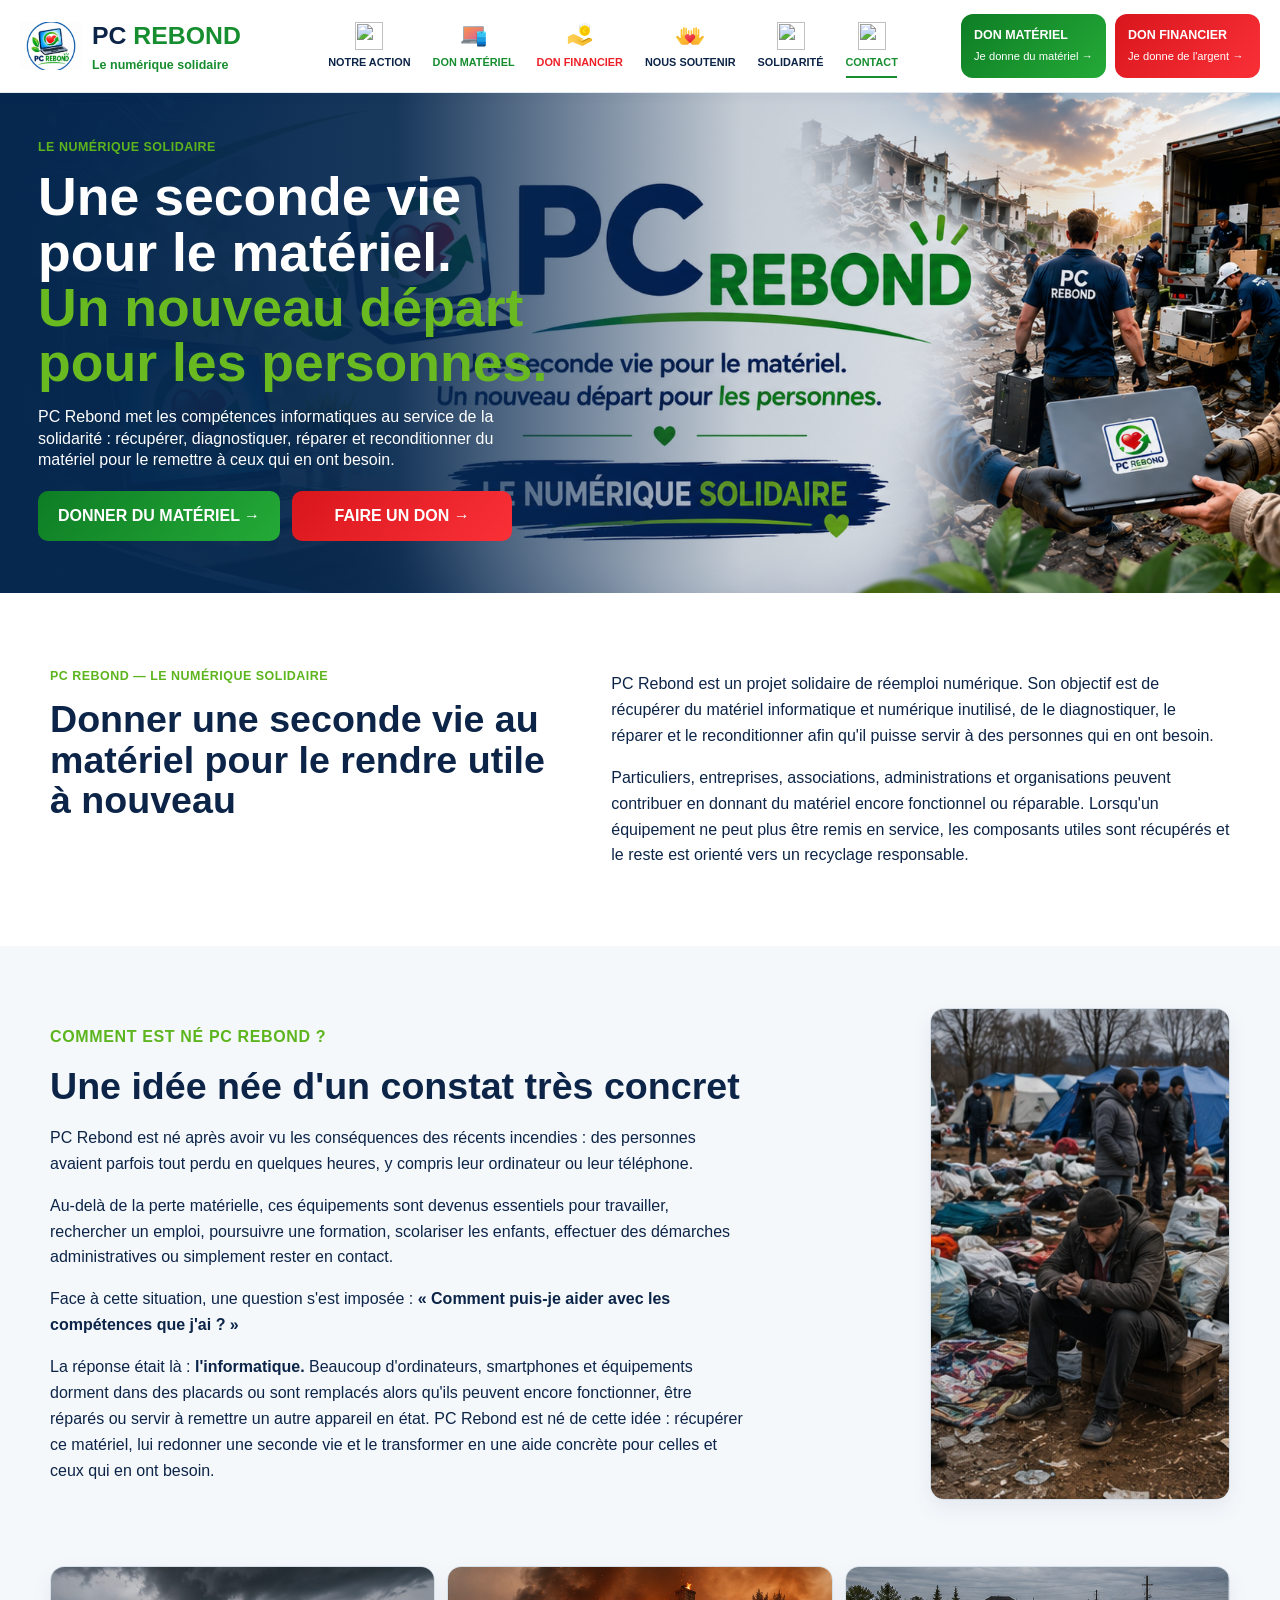
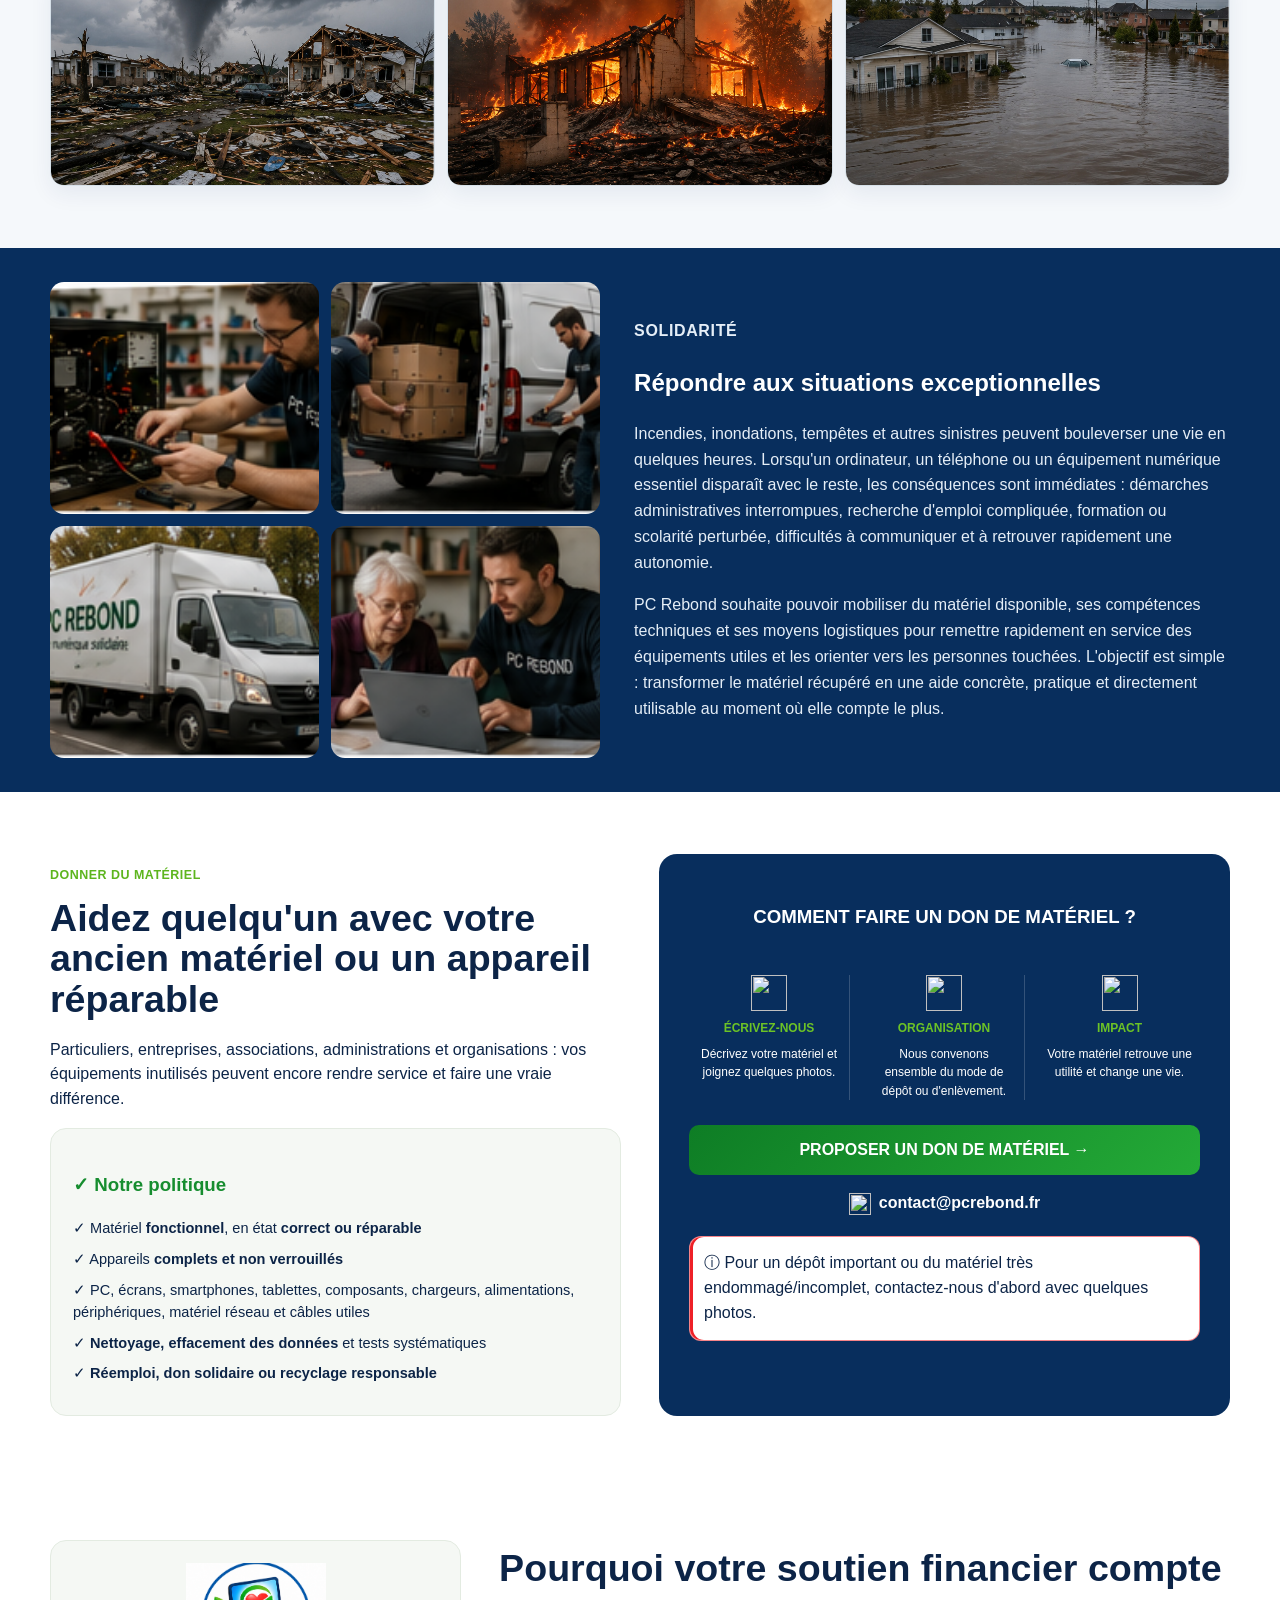
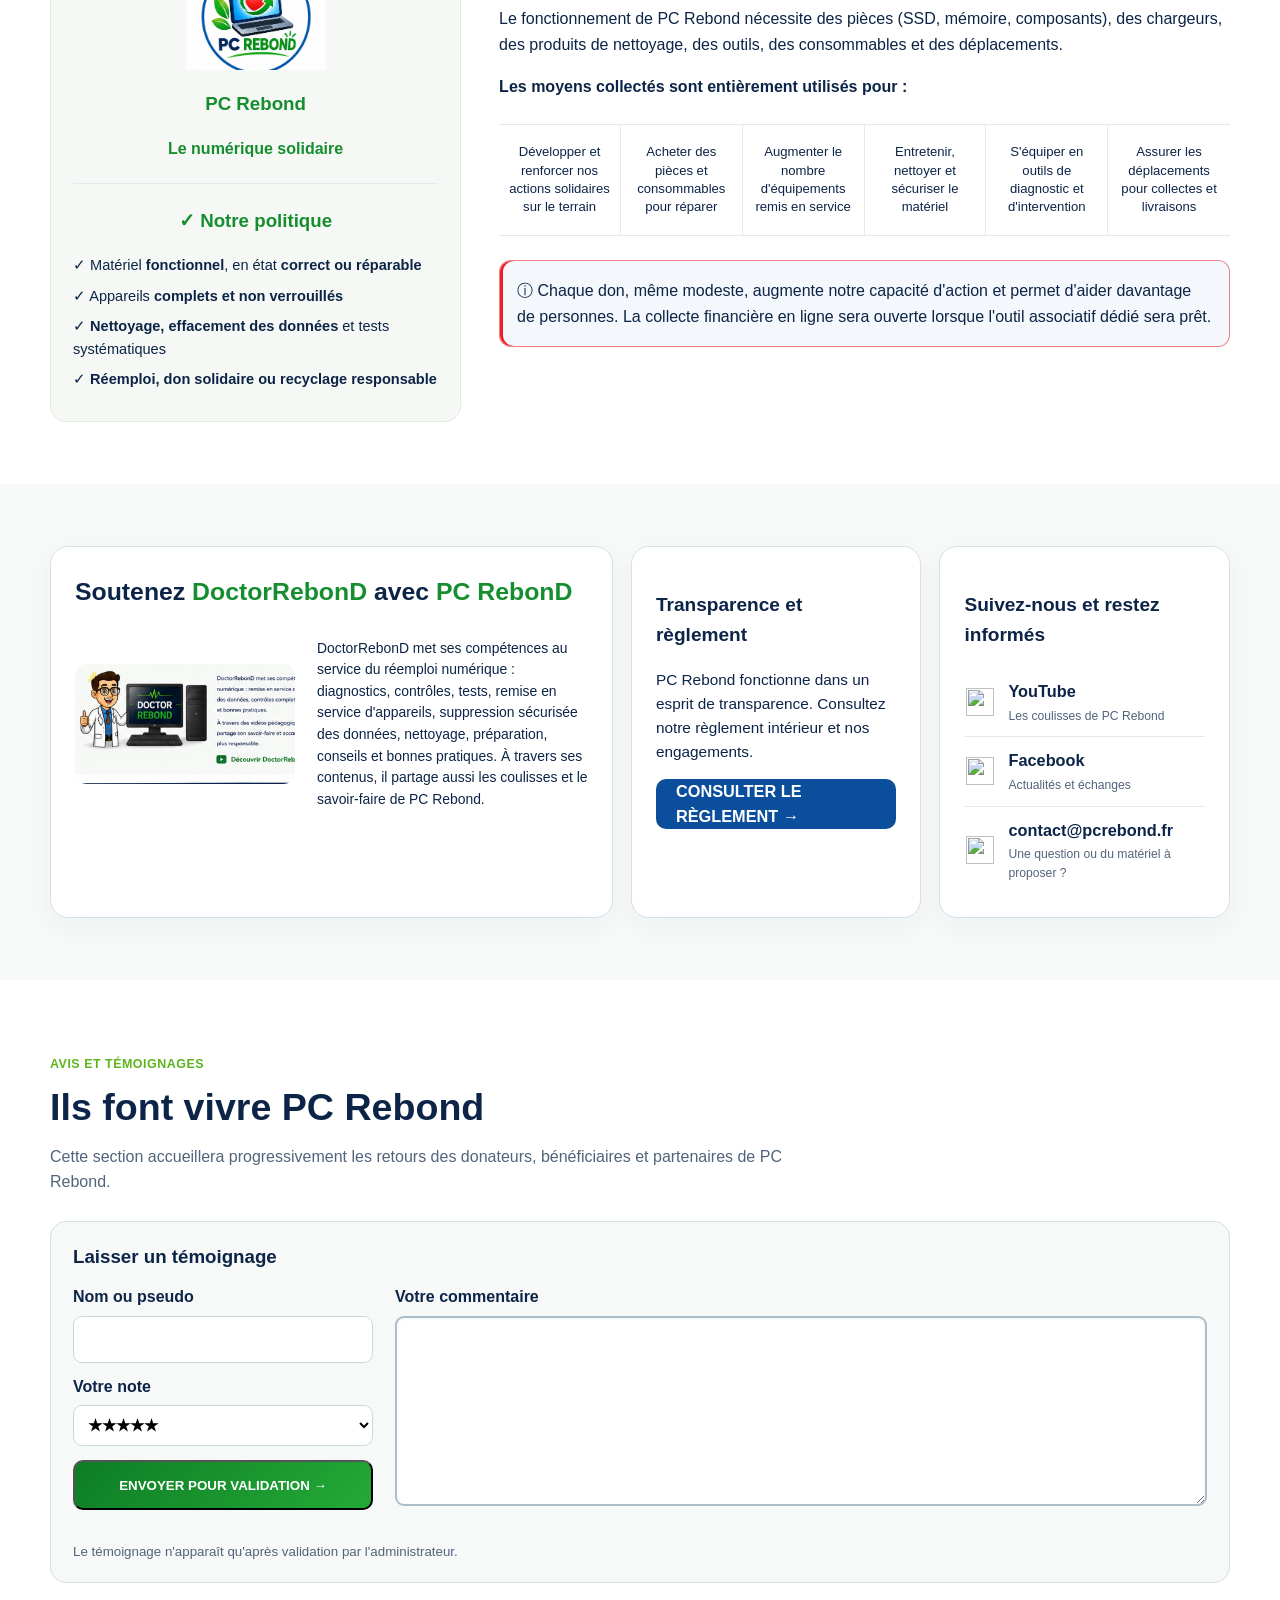
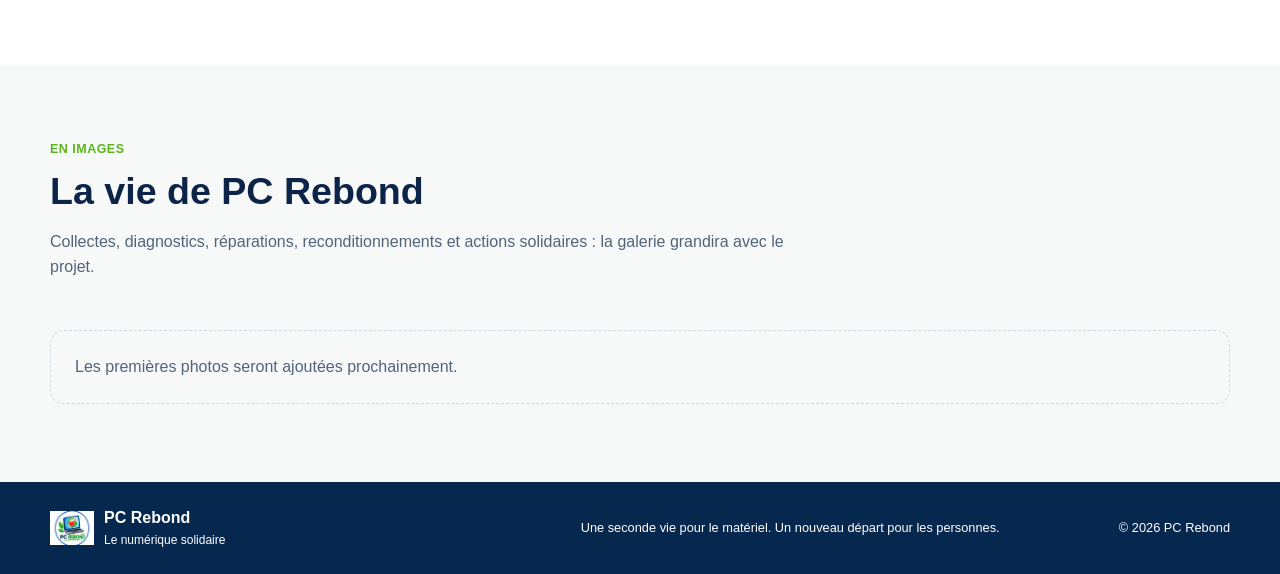
==== commit c1f17fe9: "Add files via upload" ====
--- a/index.html
+++ b/index.html
@@ -1,12 +1,14 @@
 <!doctype html><html lang="fr"><head><meta charset="utf-8"><meta name="viewport" content="width=device-width,initial-scale=1"><meta name="description" content="PC Rebond — Le numérique solidaire. Une seconde vie pour le matériel, un nouveau départ pour les personnes."><meta name="theme-color" content="#0a376d"><title>PC Rebond — Le numérique solidaire</title><link rel="icon" href="assets/logo-pc-rebond.png"><link rel="stylesheet" href="styles.css"><script defer src="script.js"></script></head><body>
 <a class="skip-link" href="#contenu">Aller au contenu</a>
-<header class="site-header" id="accueil"><div class="nav-wrap"><a class="brand" href="#accueil"><img src="assets/logo-pc-rebond.png" alt="Logo PC Rebond"><div><strong>PC <span>REBOND</span></strong><small>Le numérique solidaire</small></div></a><button class="menu-toggle" aria-label="Ouvrir le menu" aria-expanded="false" aria-controls="main-nav"><span></span><span></span><span></span></button><nav id="main-nav" class="main-nav"><a href="#presentation"><b>⌂</b>NOTRE ACTION</a><a class="green" href="#donner"><b>▣</b>DON MATÉRIEL</a><a class="red" href="#soutenir"><b>♡</b>DON FINANCIER</a><a href="#doctor"><b>♧</b>NOUS SOUTENIR</a><a href="#solidarite"><b>♢</b>SOLIDARITÉ</a><a href="#contact"><b>✉</b>CONTACT</a></nav><div class="top-cta"><a class="material" href="#donner"><strong>DON MATÉRIEL</strong><span>Je donne du matériel →</span></a><a class="money" href="#soutenir"><strong>DON FINANCIER</strong><span>Je donne de l'argent →</span></a></div></div></header>
+<header class="site-header" id="accueil"><div class="nav-wrap"><a class="brand" href="#accueil"><img src="assets/logo-pc-rebond.png" alt="Logo PC Rebond"><div><strong>PC <span>REBOND</span></strong><small>Le numérique solidaire</small></div></a><button class="menu-toggle" aria-label="Ouvrir le menu" aria-expanded="false" aria-controls="main-nav"><span></span><span></span><span></span></button><nav id="main-nav" class="main-nav"><a href="#presentation"><img class="fluency-icon" src="https://img.icons8.com/fluency/48/home.png" alt="">NOTRE ACTION</a><a class="green" href="#donner"><img class="fluency-icon" src="assets/icon-don-materiel.png" alt="">DON MATÉRIEL</a><a class="red" href="#soutenir"><img class="fluency-icon" src="assets/icon-don-financier.png" alt="">DON FINANCIER</a><a href="#doctor"><img class="fluency-icon" src="assets/icon-nous-soutenir.png" alt="">NOUS SOUTENIR</a><a href="#solidarite"><img class="fluency-icon" src="https://img.icons8.com/fluency/48/like.png" alt="">SOLIDARITÉ</a><a href="#contact"><img class="fluency-icon" src="https://img.icons8.com/fluency/48/new-post.png" alt="">CONTACT</a></nav><div class="top-cta"><a class="material" href="#donner"><strong>DON MATÉRIEL</strong><span>Je donne du matériel →</span></a><a class="money" href="#soutenir"><strong>DON FINANCIER</strong><span>Je donne de l'argent →</span></a></div></div></header>
 <main id="contenu">
-<section class="hero"><div class="hero-bg"></div><div class="hero-inner"><div class="hero-copy"><p class="eyebrow">LE NUMÉRIQUE SOLIDAIRE</p><h1>Une seconde vie<br>pour le matériel.<br><span>Un nouveau départ<br>pour les personnes.</span></h1><p>PC Rebond met les compétences informatiques au service de la solidarité : récupérer, diagnostiquer, réparer et reconditionner du matériel pour le remettre à ceux qui en ont besoin.</p><div class="hero-actions"><a class="btn material" href="#donner">▣ &nbsp; DONNER DU MATÉRIEL →</a><a class="btn money" href="#soutenir">♡ &nbsp; FAIRE UN DON →</a></div><div class="hero-tags"><span>♻ Récupérer</span><span>🔧 Réparer</span><span>♡ Réemployer</span><span>♧ Aider</span></div></div></div></section>
-<section class="section" id="presentation"><div class="container intro-grid"><div><p class="kicker">PC REBOND — LE NUMÉRIQUE SOLIDAIRE</p><h2>Donner une seconde vie au matériel pour le rendre utile à nouveau</h2></div><div><p class="lead">PC Rebond est un projet solidaire de réemploi numérique. Son objectif est de récupérer du matériel informatique et numérique inutilisé, de le diagnostiquer, le réparer et le reconditionner afin qu'il puisse servir à des personnes qui en ont besoin.</p><p>Particuliers, entreprises, associations, administrations et organisations peuvent contribuer en donnant du matériel encore fonctionnel ou réparable. Lorsqu'un équipement ne peut plus être remis en service, les composants utiles sont récupérés et le reste est orienté vers un recyclage responsable.</p></div></div></section>
-<section class="section origin"><div class="container origin-card"><div class="origin-text"><p class="kicker">COMMENT EST NÉ PC REBOND ?</p><h2>Une idée née d'un constat très concret</h2><p class="lead">PC Rebond est né après avoir vu les conséquences des récents incendies : des personnes avaient parfois tout perdu en quelques heures, y compris leur ordinateur ou leur téléphone.</p><p>Au-delà de la perte matérielle, ces équipements sont devenus essentiels pour travailler, rechercher un emploi, poursuivre une formation, scolariser les enfants, effectuer des démarches administratives ou simplement rester en contact.</p><p>Face à cette situation, une question s'est imposée : <strong>« Comment puis-je aider avec les compétences que j'ai ? »</strong></p><p>La réponse était là : <strong>l'informatique.</strong> Beaucoup d'ordinateurs, smartphones et équipements dorment dans des placards ou sont remplacés alors qu'ils peuvent encore fonctionner, être réparés ou servir à remettre un autre appareil en état. PC Rebond est né de cette idée : récupérer ce matériel, lui redonner une seconde vie et le transformer en une aide concrète pour celles et ceux qui en ont besoin.</p></div><div class="origin-mark"><img src="assets/logo-pc-rebond.png" alt="PC Rebond"><strong>Une seconde vie pour le matériel.</strong><span>Un nouveau départ pour les personnes.</span></div></div></section>
-<section class="disaster" id="solidarite"><div class="container disaster-grid"><div class="disaster-image"></div><div class="disaster-copy"><p class="kicker light">SOLIDARITÉ</p><h2>Répondre aussi aux situations exceptionnelles</h2><p>Incendies, inondations, tempêtes et autres sinistres peuvent tout détruire en quelques heures : logement, affaires, équipements… Sans ordinateur ni téléphone, il devient très difficile de travailler, chercher un emploi, suivre une formation, scolariser ses enfants ou réaliser ses démarches.</p><p>PC Rebond souhaite pouvoir mobiliser ses moyens pour redonner rapidement des outils utiles et aider les personnes à retrouver leur autonomie.</p><div class="impact"><span>▣ Travail & recherche d'emploi</span><span>⌂ Études & formation</span><span>▤ Démarches & accès aux droits</span><span>♡ Autonomie & dignité</span></div></div></div></section>
-<section class="section" id="donner"><div class="container donation-grid"><div><p class="kicker">DONNER DU MATÉRIEL</p><h2>Aidez quelqu'un avec votre ancien matériel ou un appareil réparable</h2><p>Particuliers, entreprises, associations, administrations et organisations : vos équipements inutilisés peuvent encore rendre service et faire une vraie différence.</p><div class="policy"><h3>✓ Notre politique</h3><p>✓ Matériel <strong>fonctionnel</strong>, en état <strong>correct ou réparable</strong></p><p>✓ Appareils <strong>complets et non verrouillés</strong></p><p>✓ PC, écrans, smartphones, tablettes, composants, chargeurs, alimentations, périphériques, matériel réseau et câbles utiles</p><p>✓ <strong>Nettoyage, effacement des données</strong> et tests systématiques</p><p>✓ <strong>Réemploi, don solidaire ou recyclage responsable</strong></p></div><p class="info">ⓘ Pour un dépôt important ou du matériel très endommagé/incomplet, contactez-nous d'abord avec quelques photos.</p></div><aside class="don-card"><h3>COMMENT FAIRE UN DON DE MATÉRIEL ?</h3><div class="don-steps"><div><b>✎</b><strong>ÉCRIVEZ-NOUS</strong><span>Décrivez votre matériel et joignez quelques photos.</span></div><div><b>▦</b><strong>ORGANISATION</strong><span>Nous convenons ensemble du mode de dépôt ou d'enlèvement.</span></div><div><b>♡</b><strong>IMPACT</strong><span>Votre matériel retrouve une utilité et change une vie.</span></div></div><a class="btn material full" href="mailto:pcrebond@gmail.com?subject=Proposition%20de%20don%20de%20mat%C3%A9riel">PROPOSER UN DON DE MATÉRIEL →</a><strong class="mail">✉ pcrebond@gmail.com</strong></aside></div></section>
-<section class="section support" id="soutenir"><div class="container support-grid"><aside class="policy support-logo"><img src="assets/logo-pc-rebond.png" alt="Logo PC Rebond"><h3>PC Rebond</h3><strong>Le numérique solidaire</strong><hr><h3>✓ Notre politique</h3><p>✓ Matériel <strong>fonctionnel</strong>, en état <strong>correct ou réparable</strong></p><p>✓ Appareils <strong>complets et non verrouillés</strong></p><p>✓ <strong>Nettoyage, effacement des données</strong> et tests systématiques</p><p>✓ <strong>Réemploi, don solidaire ou recyclage responsable</strong></p></aside><div><h2>Pourquoi votre soutien financier compte</h2><p class="lead">Le fonctionnement de PC Rebond nécessite des pièces (SSD, mémoire, composants), des chargeurs, des produits de nettoyage, des outils, des consommables et des déplacements.</p><p><strong>Les moyens collectés sont entièrement utilisés pour :</strong></p><div class="finance-grid"><div><b>↗</b><span>Développer et renforcer nos actions solidaires sur le terrain</span></div><div><b>🛠</b><span>Acheter des pièces et consommables pour réparer</span></div><div><b>♧</b><span>Augmenter le nombre d'équipements remis en service</span></div><div><b>♨</b><span>Entretenir, nettoyer et sécuriser le matériel</span></div><div><b>▣</b><span>S'équiper en outils de diagnostic et d'intervention</span></div><div><b>▥</b><span>Assurer les déplacements pour collectes et livraisons</span></div></div><p class="support-note">ⓘ Chaque don, même modeste, augmente notre capacité d'action et permet d'aider davantage de personnes. La collecte financière en ligne sera ouverte lorsque l'outil associatif dédié sera prêt.</p></div></div></section>
-<section class="section bottom" id="doctor"><div class="container bottom-grid"><article class="doctor-card"><h2>Soutenez <span>DoctorRebonD</span> avec <span>PC RebonD</span></h2><div><img src="assets/doctor-rebond.jpg" alt="Doctor RebonD"><p>DoctorRebonD met ses compétences au service du réemploi numérique : diagnostics, contrôles, tests, remise en service d'appareils, suppression sécurisée des données, nettoyage, préparation, conseils et bonnes pratiques. À travers ses contenus, il partage aussi les coulisses et le savoir-faire de PC Rebond.</p></div></article><article class="small-card"><h3>▤ Transparence et règlement</h3><p>PC Rebond fonctionne dans un esprit de transparence. Consultez notre règlement intérieur et nos engagements.</p><a class="btn blue full" href="reglement.html">CONSULTER LE RÈGLEMENT →</a></article><article class="small-card" id="contact"><h3>Suivez-nous et restez informés</h3><p><strong>▶ YouTube</strong><br>Les coulisses de PC Rebond</p><p><strong>● Facebook</strong><br>Actualités et échanges</p><p><strong>✉ pcrebond@gmail.com</strong><br>Une question ou du matériel à proposer ?</p></article></div></section>
+<section class="hero"><div class="hero-bg"></div><div class="hero-inner"><div class="hero-copy"><p class="eyebrow">LE NUMÉRIQUE SOLIDAIRE</p><h1>Une seconde vie<br>pour le matériel.<br><span>Un nouveau départ<br>pour les personnes.</span></h1><p>PC Rebond met les compétences informatiques au service de la solidarité : récupérer, diagnostiquer, réparer et reconditionner du matériel pour le remettre à ceux qui en ont besoin.</p><div class="hero-actions"><a class="btn material" href="#donner">DONNER DU MATÉRIEL →</a><a class="btn money" href="#soutenir">FAIRE UN DON →</a></div></div></div></section>
+<section class="section" id="presentation"><div class="container intro-grid"><div><p class="kicker">PC REBOND — LE NUMÉRIQUE SOLIDAIRE</p><h2>Donner une seconde vie au matériel pour le rendre utile à nouveau</h2></div><div class="body-copy"><p>PC Rebond est un projet solidaire de réemploi numérique. Son objectif est de récupérer du matériel informatique et numérique inutilisé, de le diagnostiquer, le réparer et le reconditionner afin qu'il puisse servir à des personnes qui en ont besoin.</p><p>Particuliers, entreprises, associations, administrations et organisations peuvent contribuer en donnant du matériel encore fonctionnel ou réparable. Lorsqu'un équipement ne peut plus être remis en service, les composants utiles sont récupérés et le reste est orienté vers un recyclage responsable.</p></div></div></section>
+<section class="section origin"><div class="container origin-card"><div class="origin-text"><p class="kicker">COMMENT EST NÉ PC REBOND ?</p><h2>Une idée née d'un constat très concret</h2><p>PC Rebond est né après avoir vu les conséquences des récents incendies : des personnes avaient parfois tout perdu en quelques heures, y compris leur ordinateur ou leur téléphone.</p><p>Au-delà de la perte matérielle, ces équipements sont devenus essentiels pour travailler, rechercher un emploi, poursuivre une formation, scolariser les enfants, effectuer des démarches administratives ou simplement rester en contact.</p><p>Face à cette situation, une question s'est imposée : <strong>« Comment puis-je aider avec les compétences que j'ai ? »</strong></p><p>La réponse était là : <strong>l'informatique.</strong> Beaucoup d'ordinateurs, smartphones et équipements dorment dans des placards ou sont remplacés alors qu'ils peuvent encore fonctionner, être réparés ou servir à remettre un autre appareil en état. PC Rebond est né de cette idée : récupérer ce matériel, lui redonner une seconde vie et le transformer en une aide concrète pour celles et ceux qui en ont besoin.</p></div><div class="origin-side"><img src="assets/catastrophe-victimes.jpg" alt="Personnes sinistrées ayant perdu leurs biens"></div><div class="origin-visual"><img src="assets/catastrophe-tornade.jpg" alt="Habitations dévastées après une tornade"><img src="assets/catastrophe-incendie.jpg" alt="Maison détruite par un incendie"><img src="assets/catastrophe-inondation.jpg" alt="Habitations touchées par une inondation"></div></div></section>
+<section class="disaster" id="solidarite"><div class="container disaster-grid"><div class="solidarity-mosaic"><img src="assets/solidarite-reparation.png" alt="Réparation et reconditionnement informatique"><img src="assets/solidarite-collecte.png" alt="Collecte et chargement de matériel informatique"><img src="assets/solidarite-logistique.png" alt="Logistique et livraison de matériel"><img src="assets/solidarite-accompagnement.png" alt="Accompagnement informatique solidaire"></div><div class="disaster-copy"><p class="kicker light">SOLIDARITÉ</p><h2>Répondre aux situations exceptionnelles</h2><p>Incendies, inondations, tempêtes et autres sinistres peuvent bouleverser une vie en quelques heures. Lorsqu'un ordinateur, un téléphone ou un équipement numérique essentiel disparaît avec le reste, les conséquences sont immédiates : démarches administratives interrompues, recherche d'emploi compliquée, formation ou scolarité perturbée, difficultés à communiquer et à retrouver rapidement une autonomie.</p><p>PC Rebond souhaite pouvoir mobiliser du matériel disponible, ses compétences techniques et ses moyens logistiques pour remettre rapidement en service des équipements utiles et les orienter vers les personnes touchées. L'objectif est simple : transformer le matériel récupéré en une aide concrète, pratique et directement utilisable au moment où elle compte le plus.</p></div></div></section>
+<section class="section" id="donner"><div class="container donation-grid"><div><p class="kicker">DONNER DU MATÉRIEL</p><h2>Aidez quelqu'un avec votre ancien matériel ou un appareil réparable</h2><p>Particuliers, entreprises, associations, administrations et organisations : vos équipements inutilisés peuvent encore rendre service et faire une vraie différence.</p><div class="policy"><h3>✓ Notre politique</h3><p>✓ Matériel <strong>fonctionnel</strong>, en état <strong>correct ou réparable</strong></p><p>✓ Appareils <strong>complets et non verrouillés</strong></p><p>✓ PC, écrans, smartphones, tablettes, composants, chargeurs, alimentations, périphériques, matériel réseau et câbles utiles</p><p>✓ <strong>Nettoyage, effacement des données</strong> et tests systématiques</p><p>✓ <strong>Réemploi, don solidaire ou recyclage responsable</strong></p></div></div><aside class="don-card"><h3>COMMENT FAIRE UN DON DE MATÉRIEL ?</h3><div class="don-steps"><div><img class="fluency-icon step-icon" src="https://img.icons8.com/fluency/48/new-post.png" alt=""><strong>ÉCRIVEZ-NOUS</strong><span>Décrivez votre matériel et joignez quelques photos.</span></div><div><img class="fluency-icon step-icon" src="https://img.icons8.com/fluency/48/planner.png" alt=""><strong>ORGANISATION</strong><span>Nous convenons ensemble du mode de dépôt ou d'enlèvement.</span></div><div><img class="fluency-icon step-icon" src="https://img.icons8.com/fluency/48/like.png" alt=""><strong>IMPACT</strong><span>Votre matériel retrouve une utilité et change une vie.</span></div></div><a class="btn material full" href="mailto:contact@pcrebond.fr?subject=Proposition%20de%20don%20de%20mat%C3%A9riel">PROPOSER UN DON DE MATÉRIEL →</a><a class="mail" href="mailto:contact@pcrebond.fr"><img class="fluency-icon mail-icon" src="https://img.icons8.com/fluency/48/new-post.png" alt="">contact@pcrebond.fr</a><p class="info info-red">ⓘ Pour un dépôt important ou du matériel très endommagé/incomplet, contactez-nous d'abord avec quelques photos.</p></aside></div></section>
+<section class="section support" id="soutenir"><div class="container support-grid"><aside class="policy support-logo"><img src="assets/logo-pc-rebond.png" alt="Logo PC Rebond"><h3>PC Rebond</h3><strong>Le numérique solidaire</strong><hr><h3>✓ Notre politique</h3><p>✓ Matériel <strong>fonctionnel</strong>, en état <strong>correct ou réparable</strong></p><p>✓ Appareils <strong>complets et non verrouillés</strong></p><p>✓ <strong>Nettoyage, effacement des données</strong> et tests systématiques</p><p>✓ <strong>Réemploi, don solidaire ou recyclage responsable</strong></p></aside><div><h2>Pourquoi votre soutien financier compte</h2><p>Le fonctionnement de PC Rebond nécessite des pièces (SSD, mémoire, composants), des chargeurs, des produits de nettoyage, des outils, des consommables et des déplacements.</p><p><strong>Les moyens collectés sont entièrement utilisés pour :</strong></p><div class="finance-grid"><div><span>Développer et renforcer nos actions solidaires sur le terrain</span></div><div><span>Acheter des pièces et consommables pour réparer</span></div><div><span>Augmenter le nombre d'équipements remis en service</span></div><div><span>Entretenir, nettoyer et sécuriser le matériel</span></div><div><span>S'équiper en outils de diagnostic et d'intervention</span></div><div><span>Assurer les déplacements pour collectes et livraisons</span></div></div><p class="support-note info-red">ⓘ Chaque don, même modeste, augmente notre capacité d'action et permet d'aider davantage de personnes. La collecte financière en ligne sera ouverte lorsque l'outil associatif dédié sera prêt.</p></div></div></section>
+<section class="section bottom" id="doctor"><div class="container bottom-grid"><article class="doctor-card"><h2>Soutenez <span>DoctorRebonD</span> avec <span>PC RebonD</span></h2><div><img src="assets/doctor-rebond.jpg" alt="Doctor RebonD"><p>DoctorRebonD met ses compétences au service du réemploi numérique : diagnostics, contrôles, tests, remise en service d'appareils, suppression sécurisée des données, nettoyage, préparation, conseils et bonnes pratiques. À travers ses contenus, il partage aussi les coulisses et le savoir-faire de PC Rebond.</p></div></article><article class="small-card"><h3>Transparence et règlement</h3><p>PC Rebond fonctionne dans un esprit de transparence. Consultez notre règlement intérieur et nos engagements.</p><a class="btn blue full" href="reglement.html">CONSULTER LE RÈGLEMENT →</a></article><article class="small-card" id="contact"><h3>Suivez-nous et restez informés</h3><a class="social-link" href="https://www.youtube.com/@DoctorRebonD" target="_blank" rel="noopener"><img class="fluency-icon" src="https://img.icons8.com/fluency/48/youtube-play.png" alt=""><span><strong>YouTube</strong><small>Les coulisses de PC Rebond</small></span></a><a class="social-link" href="https://www.facebook.com/PCRebonD" target="_blank" rel="noopener"><img class="fluency-icon" src="https://img.icons8.com/fluency/48/facebook-new.png" alt=""><span><strong>Facebook</strong><small>Actualités et échanges</small></span></a><a class="social-link" href="mailto:contact@pcrebond.fr"><img class="fluency-icon" src="https://img.icons8.com/fluency/48/new-post.png" alt=""><span><strong>contact@pcrebond.fr</strong><small>Une question ou du matériel à proposer ?</small></span></a></article></div></section>
+<section class="section reviews" id="avis"><div class="container"><p class="kicker">AVIS ET TÉMOIGNAGES</p><h2>Ils font vivre PC Rebond</h2><p class="section-intro">Cette section accueillera progressivement les retours des donateurs, bénéficiaires et partenaires de PC Rebond.</p><div class="review-layout"><form class="review-form" id="review-form"><h3>Laisser un témoignage</h3><div class="review-meta"><label>Nom ou pseudo<input name="name" maxlength="80" required></label><label>Votre note<select name="stars" required><option value="5">★★★★★</option><option value="4">★★★★☆</option><option value="3">★★★☆☆</option><option value="2">★★☆☆☆</option><option value="1">★☆☆☆☆</option></select></label><button class="btn material" type="submit">ENVOYER POUR VALIDATION →</button></div><label class="review-comment">Votre commentaire<textarea name="comment" maxlength="1200" rows="7" required></textarea></label><p class="form-status" id="review-status" aria-live="polite"></p><small>Le témoignage n'apparaît qu'après validation par l'administrateur.</small></form><div class="reviews-grid" id="reviews-grid"></div></div></div></section>
+<section class="section gallery" id="galerie"><div class="container"><p class="kicker">EN IMAGES</p><h2>La vie de PC Rebond</h2><p class="section-intro">Collectes, diagnostics, réparations, reconditionnements et actions solidaires : la galerie grandira avec le projet.</p><div class="gallery-grid" id="gallery-grid"></div><p class="gallery-empty" id="gallery-empty">Les premières photos seront ajoutées prochainement.</p></div></section>
 </main><footer class="site-footer"><div class="container footer"><div class="footer-brand"><img src="assets/logo-pc-rebond.png" alt="PC Rebond"><div><strong>PC Rebond</strong><span>Le numérique solidaire</span></div></div><p>Une seconde vie pour le matériel. Un nouveau départ pour les personnes.</p><p>© <span id="year"></span> PC Rebond</p></div></footer></body></html>
--- a/styles.css
+++ b/styles.css
@@ -1 +1,64 @@
 :root{--blue:#082e5d;--green:#168d2f;--lime:#5db51e;--red:#ee2027;--ink:#0c2447;--muted:#52647a;--soft:#f5f8f6;--line:#e2e9ef;--max:1180px}*{box-sizing:border-box}html{scroll-behavior:smooth}body{margin:0;font-family:Inter,Segoe UI,Arial,sans-serif;color:var(--ink);line-height:1.55;background:#fff}img{max-width:100%;display:block}a{color:inherit}.container{width:min(var(--max),calc(100% - 40px));margin:auto}.section{padding:62px 0}.skip-link{position:absolute;left:-9999px}.site-header{position:sticky;top:0;z-index:30;background:#fff;border-bottom:1px solid var(--line);box-shadow:0 3px 12px #092f5b0b}.nav-wrap{width:min(1240px,calc(100% - 28px));height:92px;margin:auto;display:flex;align-items:center;gap:22px}.brand{display:flex;align-items:center;gap:10px;text-decoration:none;min-width:245px}.brand img{width:62px;height:62px;object-fit:contain}.brand strong{font-size:1.55rem;white-space:nowrap}.brand strong span,.brand small{color:var(--green)}.brand small{display:block;font-size:.78rem;font-weight:700}.main-nav{display:flex;align-items:center;justify-content:center;gap:18px;flex:1}.main-nav a{font-size:.68rem;font-weight:900;text-decoration:none;text-align:center;white-space:nowrap}.main-nav b{display:block;font-size:1.5rem;line-height:1.1;margin-bottom:5px;font-weight:500}.main-nav .green{color:var(--green)}.main-nav .red{color:var(--red)}.top-cta{display:flex;gap:9px}.top-cta a{width:145px;padding:12px 13px;color:#fff;border-radius:12px;text-decoration:none}.top-cta strong,.top-cta span{display:block}.top-cta strong{font-size:.78rem}.top-cta span{font-size:.7rem;margin-top:3px}.material{background:linear-gradient(135deg,#0e7d25,#24aa37);color:#fff}.money{background:linear-gradient(135deg,#d9161d,#fa3037);color:#fff}.menu-toggle{display:none;background:none;border:0}.menu-toggle span{display:block;width:26px;height:2px;background:var(--blue);margin:5px}.hero{position:relative;height:500px;overflow:hidden;background:#061f3f}.hero-bg{position:absolute;inset:0;background:linear-gradient(90deg,#06284f 0%,rgba(6,40,79,.93) 31%,rgba(6,40,79,.22) 58%,rgba(6,40,79,0) 100%),url('assets/banniere-pc-rebond.png') center/cover no-repeat}.hero-inner{position:relative;width:min(var(--max),calc(100% - 40px));height:100%;margin:auto;display:flex;align-items:center}.hero-copy{width:510px;color:#fff}.eyebrow,.kicker{color:var(--lime);font-weight:900;font-size:.78rem;letter-spacing:.04em}.hero h1{font-size:3.35rem;line-height:1.03;margin:8px 0 15px}.hero h1 span{color:#69b921}.hero-copy>p:not(.eyebrow){font-size:1rem;line-height:1.35}.hero-actions{display:flex;gap:12px;margin:20px 0}.btn{display:inline-flex;align-items:center;justify-content:center;min-height:50px;padding:0 20px;border-radius:10px;text-decoration:none;font-weight:900}.hero-actions .btn{min-width:220px}.hero-tags{display:flex;gap:23px;font-size:.83rem}.intro-grid{display:grid;grid-template-columns:.9fr 1.1fr;gap:55px;align-items:start}.section h2{font-size:2.35rem;line-height:1.08;margin:8px 0 18px}.lead{font-size:1.08rem}.origin{background:#f5f8fb}.origin-card{display:grid;grid-template-columns:1.55fr .45fr;gap:50px;align-items:center}.origin-text p{max-width:78ch}.origin-mark{background:#fff;border:1px solid var(--line);border-radius:20px;padding:28px;text-align:center}.origin-mark img{width:150px;margin:0 auto 16px}.origin-mark strong,.origin-mark span{display:block}.origin-mark strong{color:var(--blue)}.origin-mark span{color:var(--green);font-weight:800}.disaster{background:var(--blue);color:#fff}.disaster-grid{display:grid;grid-template-columns:.42fr .58fr;min-height:300px}.disaster-image{background:linear-gradient(90deg,transparent,#082e5d),url('assets/hero-solidarite.jpg') center/cover no-repeat;margin-left:calc((1180px - 100vw)/2);min-width:calc(100% + max(0px,(100vw - 1180px)/2))}.disaster-copy{padding:48px 0 42px 45px}.disaster h2{color:#fff}.disaster p{color:#e5eef7}.light{color:#6fc526}.impact{display:grid;grid-template-columns:repeat(4,1fr);gap:12px;margin-top:28px}.impact span{font-size:.78rem;font-weight:800;color:#fff}.donation-grid{display:grid;grid-template-columns:1fr 1fr;gap:38px;align-items:start}.policy{background:#f5f8f4;border:1px solid #e3ebe1;border-radius:16px;padding:22px}.policy h3{color:var(--green)}.policy p{margin:8px 0;font-size:.91rem}.info{background:#f5f8fb;padding:14px;border-radius:12px}.don-card{background:var(--blue);color:#fff;padding:30px;border-radius:18px}.don-card h3{text-align:center}.don-steps{display:grid;grid-template-columns:repeat(3,1fr);gap:14px;margin:25px 0}.don-steps div{text-align:center;border-right:1px solid #ffffff2e;padding:0 8px}.don-steps div:last-child{border:0}.don-steps b,.don-steps strong,.don-steps span{display:block}.don-steps b{font-size:2rem;color:#6cc326}.don-steps strong{color:#6cc326;font-size:.75rem}.don-steps span{font-size:.75rem;margin-top:7px}.full{width:100%}.mail{display:block;text-align:center;margin-top:15px}.support{background:#fff}.support-grid{display:grid;grid-template-columns:.36fr .64fr;gap:38px}.support-logo{text-align:left}.support-logo img{width:140px;margin:0 auto}.support-logo>h3,.support-logo>strong{text-align:center;display:block}.support-logo>strong{color:var(--green)}.support-logo hr{border:0;border-top:1px solid var(--line);margin:22px 0}.finance-grid{display:grid;grid-template-columns:repeat(6,1fr);margin:24px 0;border-top:1px solid var(--line);border-bottom:1px solid var(--line)}.finance-grid div{padding:18px 10px;text-align:center;border-right:1px solid var(--line)}.finance-grid div:last-child{border:0}.finance-grid b{display:block;font-size:2rem;color:var(--green);height:48px}.finance-grid span{font-size:.74rem}.support-note{background:#f4f7fb;border-radius:12px;padding:17px}.bottom{background:#f7f9f8}.bottom-grid{display:grid;grid-template-columns:1.55fr .8fr .8fr;gap:18px}.doctor-card,.small-card{background:#fff;border:1px solid var(--line);border-radius:18px;padding:24px}.doctor-card h2{font-size:1.55rem}.doctor-card h2 span{color:var(--green)}.doctor-card>div{display:grid;grid-template-columns:220px 1fr;gap:22px;align-items:center}.doctor-card img{border-radius:12px}.doctor-card p,.small-card p{font-size:.87rem}.blue{background:#0b4e9c;color:#fff}.site-footer{background:#06284f;color:#fff;padding:24px 0}.footer{display:grid;grid-template-columns:1fr 1.5fr auto;gap:20px;align-items:center}.footer-brand{display:flex;align-items:center;gap:10px}.footer-brand img{width:44px}.footer-brand span{display:block;font-size:.75rem}.footer p{margin:0;font-size:.8rem}.footer>p:nth-child(2){text-align:center}@media(max-width:1100px){.top-cta{display:none}.nav-wrap{width:min(var(--max),calc(100% - 30px))}.main-nav{gap:14px}.brand{min-width:220px}.finance-grid{grid-template-columns:repeat(3,1fr)}.finance-grid div:nth-child(3){border-right:0}}@media(max-width:850px){.main-nav{display:none;position:absolute;top:76px;left:0;right:0;background:#fff;padding:20px;flex-direction:column}.main-nav.open{display:flex}.main-nav b{display:inline;margin-right:8px}.menu-toggle{display:block;margin-left:auto}.nav-wrap{height:76px}.brand img{width:50px;height:50px}.hero{height:600px}.hero-bg{background:linear-gradient(90deg,rgba(6,40,79,.95),rgba(6,40,79,.55)),url('assets/banniere-pc-rebond.png') center/cover}.hero-copy{width:100%}.hero h1{font-size:2.7rem}.intro-grid,.origin-card,.disaster-grid,.donation-grid,.support-grid,.bottom-grid{grid-template-columns:1fr}.disaster-image{height:260px;margin:0}.disaster-copy{padding:35px 0}.impact{grid-template-columns:repeat(2,1fr)}.finance-grid{grid-template-columns:repeat(2,1fr)}.doctor-card>div{grid-template-columns:1fr}.doctor-card img{max-width:260px}.footer{grid-template-columns:1fr;text-align:center}.footer-brand{justify-content:center}}@media(max-width:560px){.container,.hero-inner{width:calc(100% - 28px)}.section{padding:48px 0}.brand strong{font-size:1.25rem}.brand small{font-size:.68rem}.hero h1{font-size:2.25rem}.hero-actions{flex-direction:column}.hero-actions .btn{width:100%}.hero-tags{display:grid;grid-template-columns:1fr 1fr}.section h2{font-size:1.85rem}.don-steps{grid-template-columns:1fr}.don-steps div{border-right:0;border-bottom:1px solid #ffffff2e;padding:10px}.finance-grid{grid-template-columns:1fr}.finance-grid div{border-right:0;border-bottom:1px solid var(--line)}}
+
+/* === Passe de finition audit 30-08-2026 === */
+.main-nav svg,.don-steps svg,.mail svg,.social-link svg{width:24px;height:24px;fill:none;stroke:currentColor;stroke-width:1.8;stroke-linecap:round;stroke-linejoin:round}.main-nav svg{display:block;margin:0 auto 5px}.main-nav a{position:relative;padding:8px 2px;transition:color .2s ease}.main-nav a::after{content:"";position:absolute;left:50%;right:50%;bottom:0;height:2px;background:currentColor;transition:left .2s,right .2s}.main-nav a:hover::after,.main-nav a.active::after{left:5%;right:5%}.main-nav a.active{color:var(--green)}
+.hero-bg{background-position:58% center}.hero-copy{transform:translateX(-12px)}.hero-actions .btn{gap:7px}.body-copy p,.origin-text p,.disaster-copy p,.support-grid>div>p{font-size:1rem;line-height:1.62}.origin-card{grid-template-columns:1.45fr .55fr}.origin-visual{min-height:330px;border-radius:20px;background:linear-gradient(180deg,rgba(8,46,93,.08),rgba(8,46,93,.2)),url('assets/banniere-pc-rebond.png') 73% center/cover no-repeat;box-shadow:0 12px 32px #082e5d1a}.disaster-grid{grid-template-columns:.48fr .52fr;min-height:380px}.disaster-image{background:linear-gradient(90deg,transparent 62%,#082e5d),url('assets/hero-solidarite.jpg') center/cover no-repeat}.disaster-copy{padding:50px 0 48px 42px}.donation-grid{align-items:stretch}.don-card{display:flex;flex-direction:column}.don-steps svg{width:32px;height:32px;margin:0 auto 8px;color:#6cc326}.mail{display:flex;align-items:center;justify-content:center;gap:8px;margin:16px 0 0;color:#fff;text-decoration:none;font-weight:800}.mail svg{width:20px}.info-red{border:1px solid rgba(238,32,39,.55);box-shadow:inset 3px 0 0 var(--red)}.don-card .info{margin:20px 0 0;background:#fff;color:var(--ink);text-align:left}.finance-grid div{display:flex;align-items:center;justify-content:center;min-height:105px}.finance-grid span{font-size:.82rem;line-height:1.4}.bottom-grid{align-items:stretch}.doctor-card,.small-card{border:1px solid #d6e0e8;box-shadow:0 8px 24px #082e5d0a}.small-card{font-size:1.02rem}.small-card p{font-size:.96rem}.social-link{display:flex;align-items:center;gap:12px;padding:11px 0;text-decoration:none;border-bottom:1px solid var(--line);transition:transform .2s,color .2s}.social-link:last-child{border-bottom:0}.social-link:hover{color:var(--green);transform:translateX(3px)}.social-link svg{width:25px;min-width:25px}.social-link span,.social-link strong,.social-link small{display:block}.social-link small{font-size:.76rem;color:var(--muted);margin-top:2px}.reviews{background:#fff}.gallery{background:#f7f9f8}.section-intro{max-width:760px;color:var(--muted)}.reviews-grid,.gallery-grid{display:grid;grid-template-columns:repeat(3,1fr);gap:18px;margin-top:26px}.review-card{border:1px solid #d6e0e8;border-radius:16px;padding:22px;background:#fff;box-shadow:0 8px 24px #082e5d0a}.review-card .stars{letter-spacing:3px;color:#d79b00;font-size:1.15rem;margin-bottom:10px}.review-card p{margin-bottom:0;color:var(--muted)}.review-card.placeholder{border-style:dashed}.gallery-grid img{width:100%;aspect-ratio:4/3;object-fit:cover;border-radius:14px;border:1px solid #d6e0e8;box-shadow:0 8px 24px #082e5d0a}.gallery-empty{padding:24px;border:1px dashed #cbd7df;border-radius:14px;color:var(--muted);margin-top:24px}.gallery-empty[hidden]{display:none}
+@media(max-width:850px){.main-nav svg{display:inline-block;vertical-align:middle;margin:0 8px 0 0}.hero-copy{transform:none}.origin-visual{min-height:260px}.disaster-grid{grid-template-columns:1fr}.disaster-image{background:linear-gradient(180deg,transparent 65%,#082e5d),url('assets/hero-solidarite.jpg') center/cover no-repeat}.reviews-grid,.gallery-grid{grid-template-columns:1fr 1fr}}
+@media(max-width:560px){.reviews-grid,.gallery-grid{grid-template-columns:1fr}}
+/* Finition ciblée — Icons8 Fluency + visuels portrait/mosaïque + interfaces dynamiques */
+.fluency-icon{width:28px;height:28px;object-fit:contain;display:block;margin:0 auto 4px}.step-icon{width:36px;height:36px;margin:0 auto 8px}.mail-icon{width:22px;height:22px;margin:0}.origin-card{grid-template-columns:1.35fr .65fr;align-items:stretch}.origin-visual{min-height:0;background:none;box-shadow:none;border-radius:18px;overflow:hidden}.origin-visual img{width:100%;height:100%;min-height:560px;object-fit:cover;display:block}.disaster-grid{grid-template-columns:.48fr .52fr;gap:34px;align-items:stretch;padding-top:34px;padding-bottom:34px}.solidarity-mosaic{display:grid;grid-template-columns:1.15fr .85fr;grid-template-rows:1fr 1fr;gap:10px;min-height:360px}.solidarity-mosaic img{width:100%;height:100%;object-fit:cover;border-radius:14px}.solidarity-mosaic img:first-child{grid-row:1/3}.disaster-copy{padding:20px 0}.review-layout{display:grid;grid-template-columns:340px 1fr;gap:24px;align-items:start;margin-top:26px}.review-form{border:1px solid #d6e0e8;border-radius:16px;padding:22px;background:#f7f9f8}.review-form h3{margin-top:0}.review-form label{display:block;font-weight:700;margin:12px 0}.review-form input,.review-form select,.review-form textarea{width:100%;margin-top:6px;border:1px solid #cbd7df;border-radius:9px;padding:10px;font:inherit;background:#fff}.review-form textarea{resize:vertical}.review-form small{display:block;margin-top:10px;color:var(--muted)}.form-status{font-weight:700}.reviews-grid{grid-template-columns:repeat(2,1fr);margin-top:0}.gallery-card{position:relative}.gallery-card img{width:100%;aspect-ratio:4/3;object-fit:cover}.gallery-card figcaption{font-size:.86rem;color:var(--muted);margin-top:7px}.admin-page{background:#f5f8f6}.admin-shell{width:min(1100px,calc(100% - 32px));margin:30px auto}.admin-toolbar{display:flex;gap:12px;flex-wrap:wrap;margin:18px 0}.admin-panel{background:#fff;border:1px solid var(--line);border-radius:16px;padding:22px;margin:18px 0}.admin-item{border-top:1px solid var(--line);padding:14px 0}.admin-item:first-child{border-top:0}.admin-actions{display:flex;gap:8px;flex-wrap:wrap;margin-top:10px}.admin-actions button{border:0;border-radius:8px;padding:8px 12px;cursor:pointer;font-weight:800}.admin-actions .publish{background:var(--green);color:#fff}.admin-actions .delete{background:var(--red);color:#fff}.admin-actions .edit{background:var(--blue);color:#fff}.admin-form input,.admin-form textarea{width:100%;padding:10px;margin:6px 0 12px;border:1px solid #cbd7df;border-radius:8px;font:inherit}
+@media(max-width:850px){.fluency-icon{display:inline-block;vertical-align:middle;margin:0 8px 0 0}.origin-card,.disaster-grid,.review-layout{grid-template-columns:1fr}.origin-visual img{min-height:0;max-height:720px}.solidarity-mosaic{min-height:420px}.reviews-grid{grid-template-columns:1fr}}
+
+/* Finalisation visuelle - ajustements validés */
+.origin-card{display:block}
+.origin-text{max-width:100%}
+.origin-visual{display:grid;grid-template-columns:repeat(4,1fr);gap:12px;margin-top:28px;overflow:visible;border-radius:0}
+.origin-visual img{width:100%;height:250px;min-height:0;object-fit:cover;border-radius:14px;border:1px solid #d6e0e8;box-shadow:0 8px 22px #082e5d12}
+.solidarity-mosaic{grid-template-columns:repeat(3,1fr);grid-template-rows:repeat(2,1fr);gap:10px;min-height:360px}
+.solidarity-mosaic img:first-child{grid-row:auto}
+.social-link{display:grid;grid-template-columns:32px 1fr;align-items:center;column-gap:12px;min-height:62px}
+.social-link .fluency-icon{width:28px;height:28px;margin:0;justify-self:center}
+.review-layout{display:block;margin-top:26px}
+.review-form{display:grid;grid-template-columns:1fr 180px 2fr auto;gap:14px 16px;align-items:end;padding:20px 22px}
+.review-form h3{grid-column:1/-1;margin:0}
+.review-form label{margin:0}
+.review-form textarea{height:46px;min-height:46px;resize:vertical}
+.review-form .btn{height:46px;white-space:nowrap;align-self:end}
+.review-form .form-status,.review-form small{grid-column:1/-1;margin:0}
+.reviews-grid{grid-template-columns:repeat(3,1fr);margin-top:20px}
+@media(max-width:850px){.origin-visual{grid-template-columns:1fr 1fr}.origin-visual img{height:260px}.solidarity-mosaic{grid-template-columns:1fr 1fr;grid-template-rows:repeat(3,1fr)}.review-form{grid-template-columns:1fr 1fr}.review-form label:nth-of-type(3),.review-form .btn{grid-column:1/-1}.reviews-grid{grid-template-columns:1fr 1fr}}
+@media(max-width:560px){.origin-visual,.solidarity-mosaic,.review-form,.reviews-grid{grid-template-columns:1fr}.origin-visual img{height:240px}.review-form>*{grid-column:1!important}}
+
+/* Ajustements ciblés demandés — v3 */
+.origin-card{display:grid;grid-template-columns:minmax(0,1fr) 300px;column-gap:24px;align-items:stretch}
+.origin-text{max-width:none}
+.origin-side{display:grid;grid-template-rows:1fr 1fr;gap:12px;grid-column:2;grid-row:1}
+.origin-side img{width:100%;height:100%;min-height:210px;object-fit:cover;border-radius:14px;border:1px solid #d6e0e8;box-shadow:0 8px 22px #082e5d12}
+.origin-visual{grid-column:1/-1;display:grid;grid-template-columns:repeat(3,1fr);gap:12px;margin-top:24px}
+.origin-visual img{height:230px;object-fit:cover}
+.solidarity-mosaic img{image-rendering:auto}
+.review-form textarea{height:120px;min-height:120px;padding:12px;line-height:1.45;background:#fff;border:2px solid #aebdca;box-shadow:inset 0 1px 3px #082e5d10}
+.review-form{align-items:start}.review-form .btn{align-self:end}
+@media(max-width:850px){.origin-card{grid-template-columns:1fr}.origin-side{grid-column:1;grid-row:auto;grid-template-columns:1fr 1fr;grid-template-rows:none;margin-top:20px}.origin-side img{height:260px;min-height:0}.origin-visual{grid-column:1;grid-template-columns:1fr 1fr}.origin-visual img{height:240px}.origin-visual img:last-child{grid-column:1/-1}.review-form textarea{height:130px}}
+@media(max-width:560px){.origin-side,.origin-visual{grid-template-columns:1fr}.origin-side img,.origin-visual img{height:240px}.origin-visual img:last-child{grid-column:auto}}
+
+/* Ajustements ciblés V4 */
+.review-form{display:grid;grid-template-columns:300px minmax(0,1fr);gap:14px 22px;align-items:start}
+.review-form h3{grid-column:1/-1}
+.review-meta{display:flex;flex-direction:column;gap:12px}
+.review-meta label,.review-comment{margin:0!important}
+.review-meta .btn{width:100%;height:50px;margin-top:2px}
+.review-comment textarea{height:190px!important;min-height:190px!important;width:100%}
+.review-form .form-status,.review-form small{grid-column:1/-1}
+@media(max-width:850px){.review-form{grid-template-columns:1fr}.review-form h3,.review-form .form-status,.review-form small{grid-column:1}.review-comment textarea{height:170px!important}}
+
+/* V6 - ajustements ciblés origine + solidarité */
+.origin-card{grid-template-columns:minmax(0,1fr) 300px}
+.origin-side{grid-template-rows:1fr}
+.origin-side img{min-height:0;height:100%}
+.origin-visual{margin-top:16px}
+.origin-visual img{height:220px}
+.solidarity-mosaic{grid-template-columns:repeat(2,1fr);grid-template-rows:repeat(2,1fr);gap:12px;min-height:390px}
+.solidarity-mosaic img,.solidarity-mosaic img:first-child{grid-row:auto;width:100%;height:100%;object-fit:cover}
+@media(max-width:850px){.origin-side{grid-template-columns:1fr}.origin-side img{height:250px}.solidarity-mosaic{grid-template-columns:1fr 1fr;grid-template-rows:repeat(2,1fr);min-height:420px}}
+@media(max-width:560px){.solidarity-mosaic{grid-template-columns:1fr;grid-template-rows:none}.solidarity-mosaic img{height:230px}}
